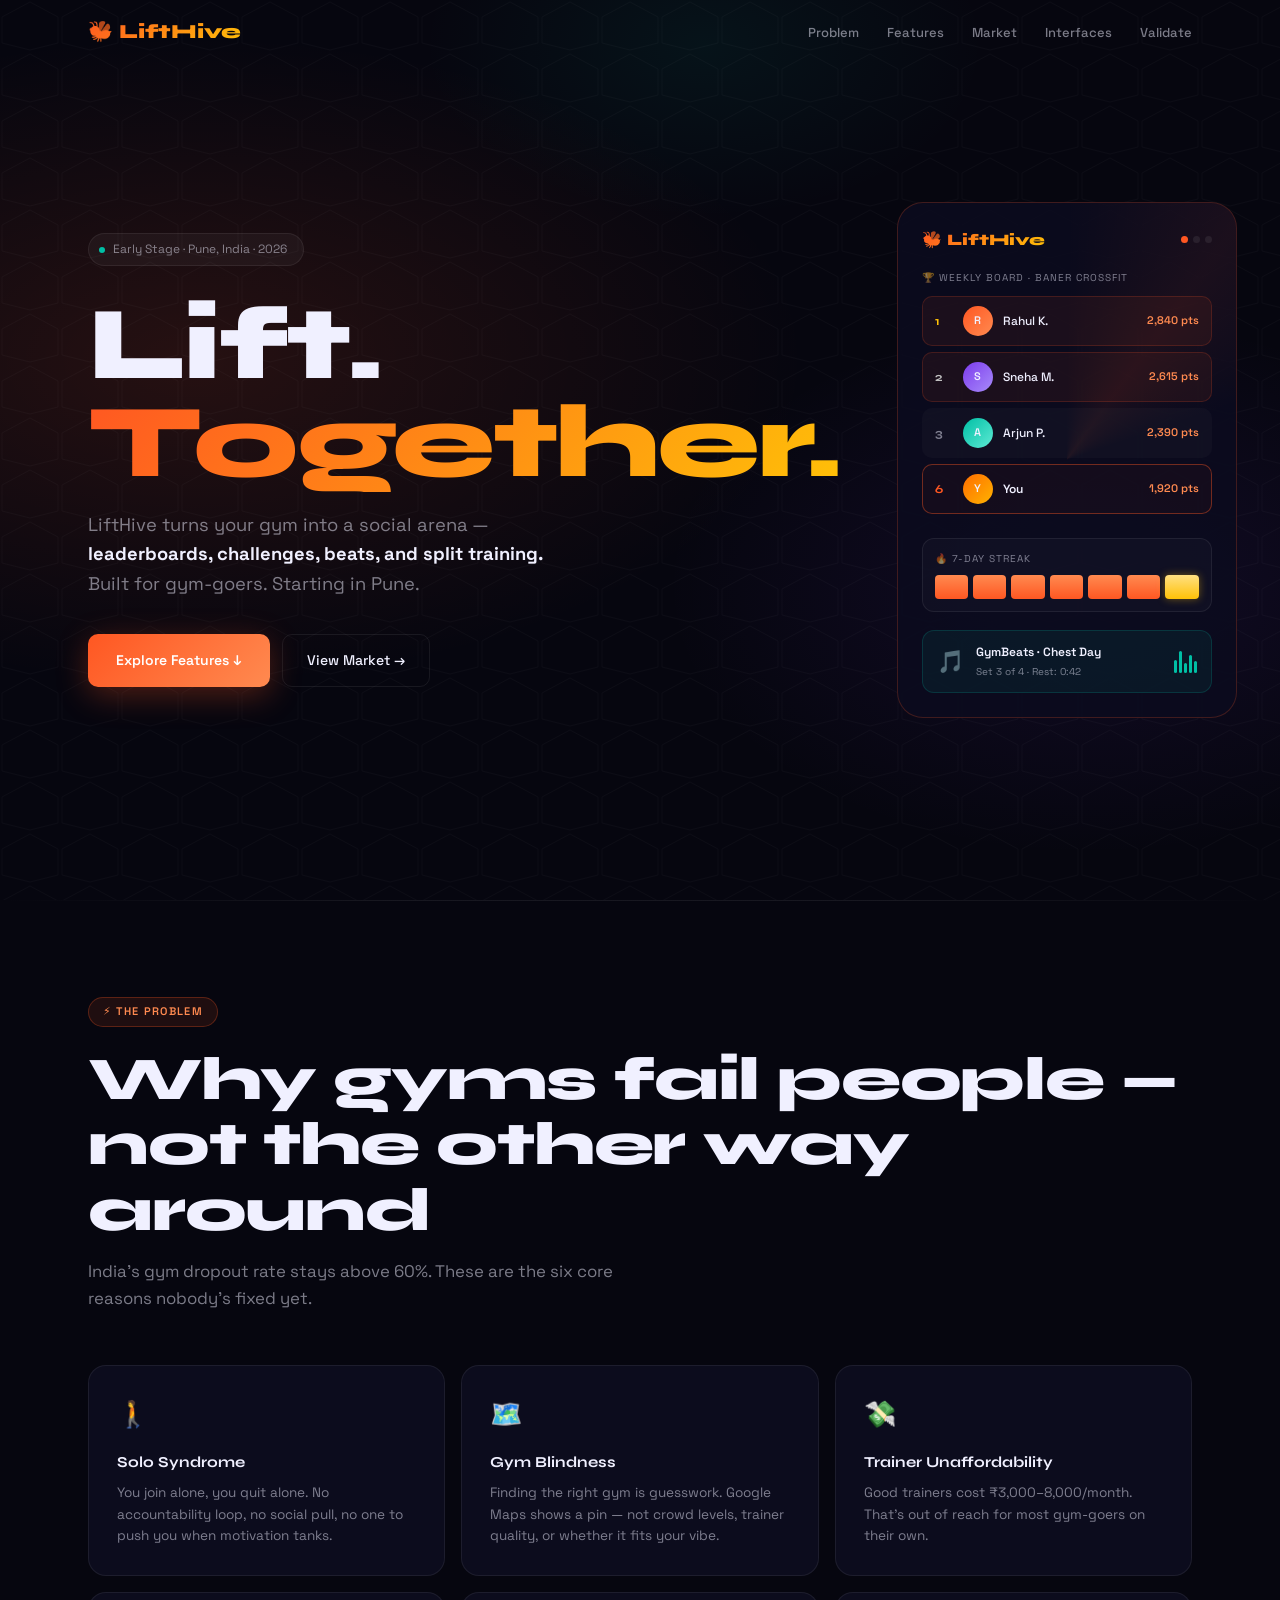
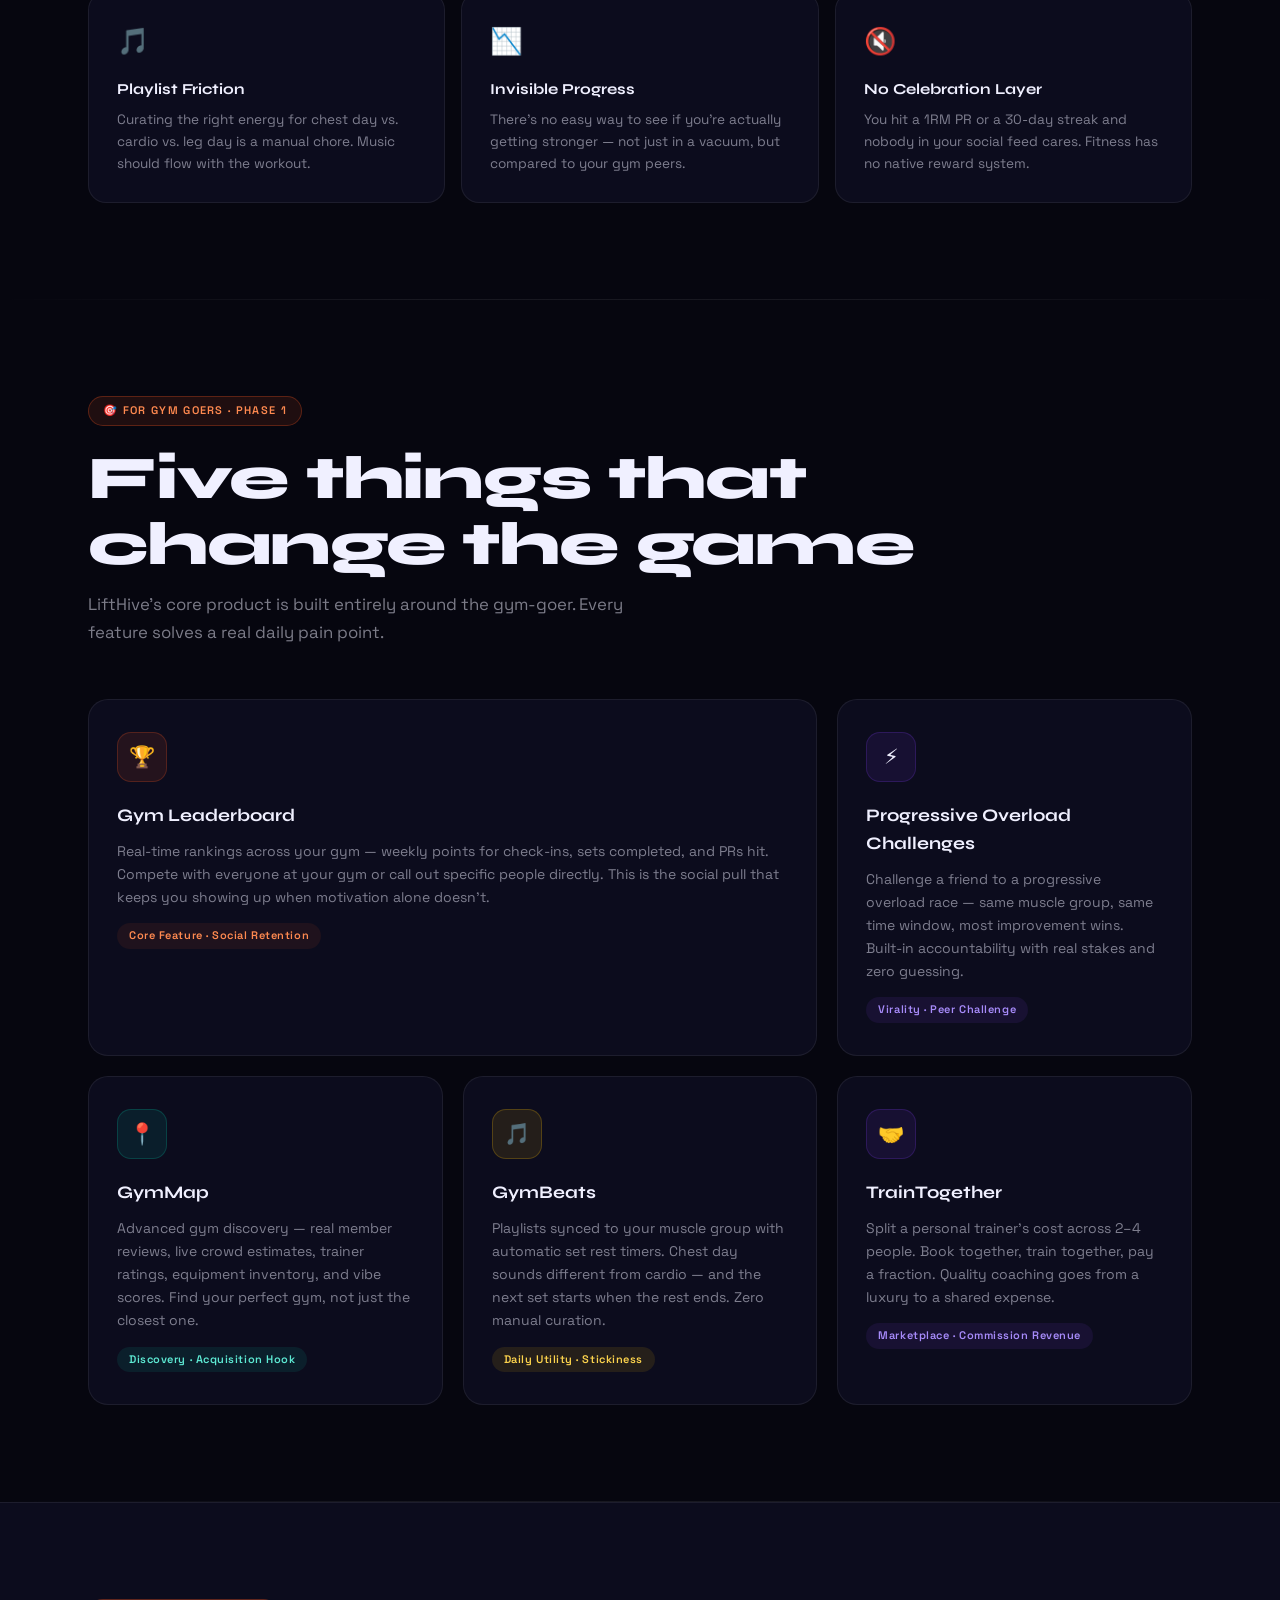
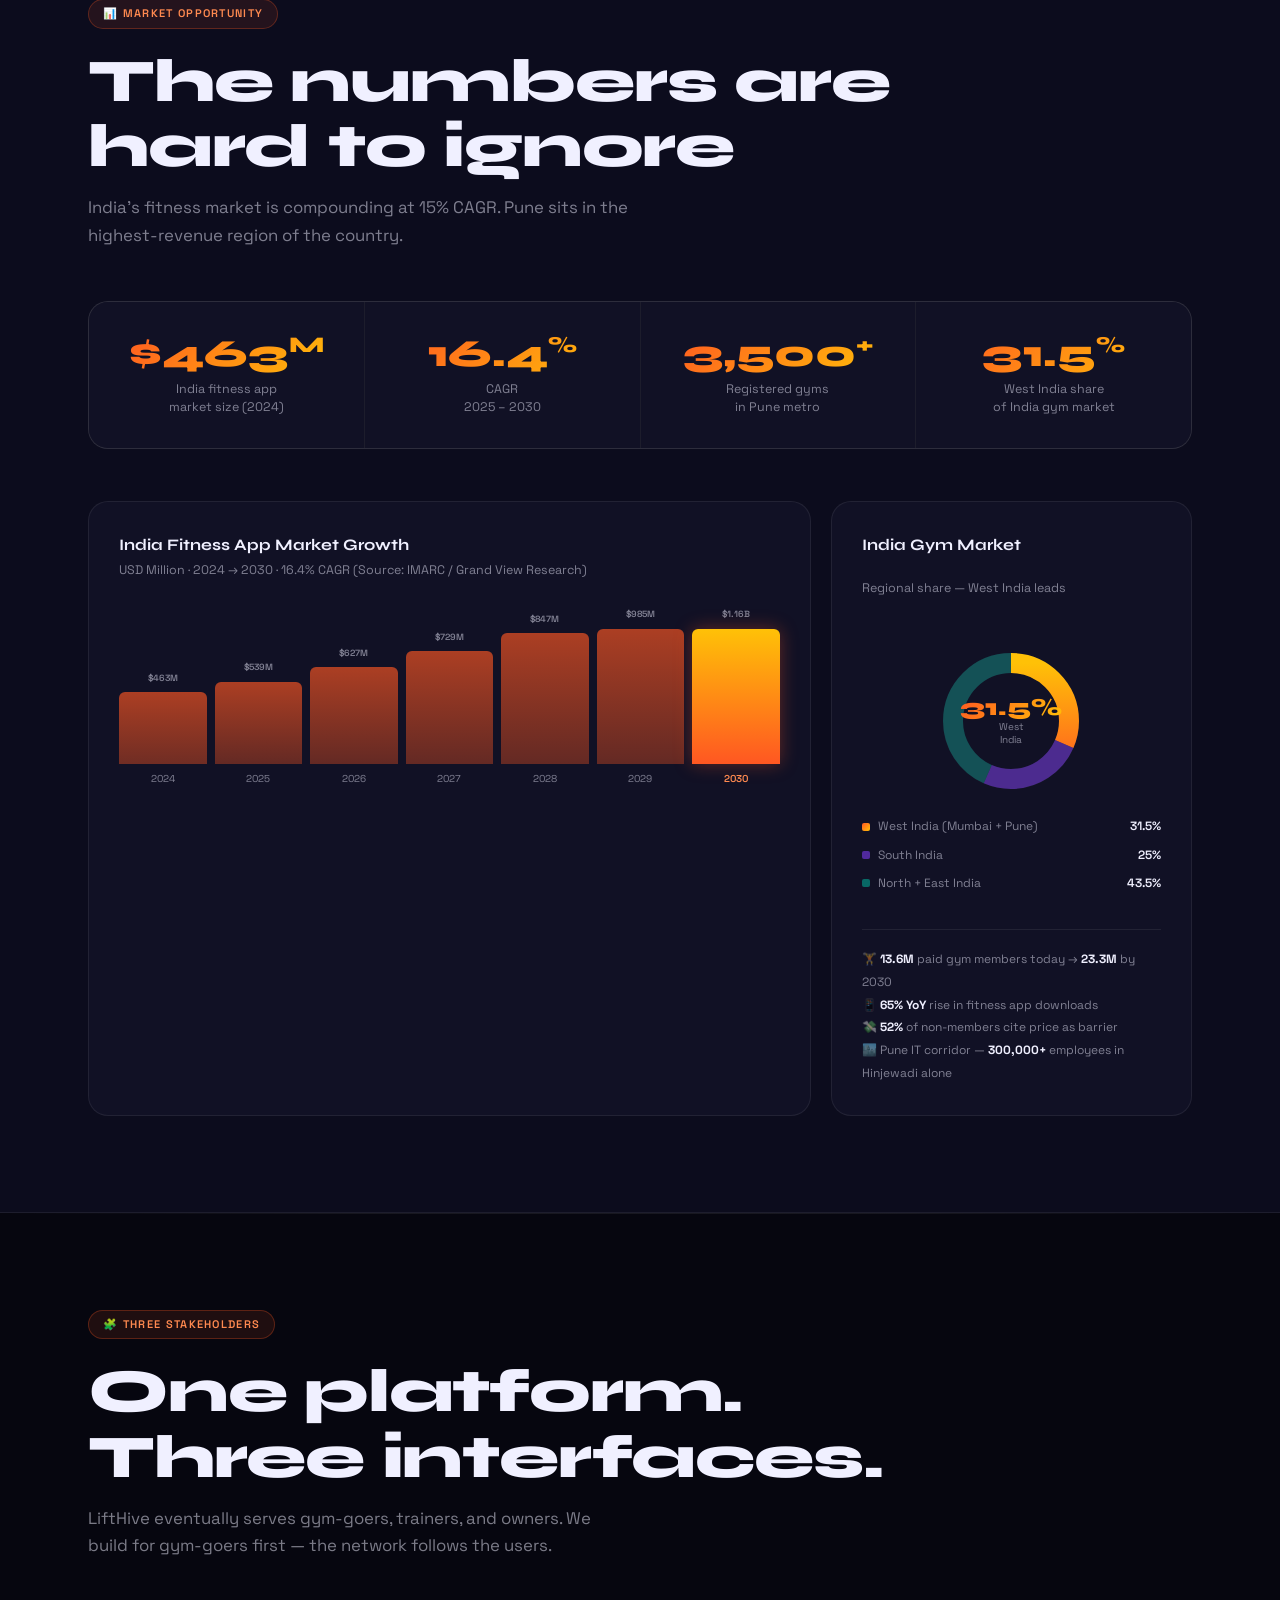
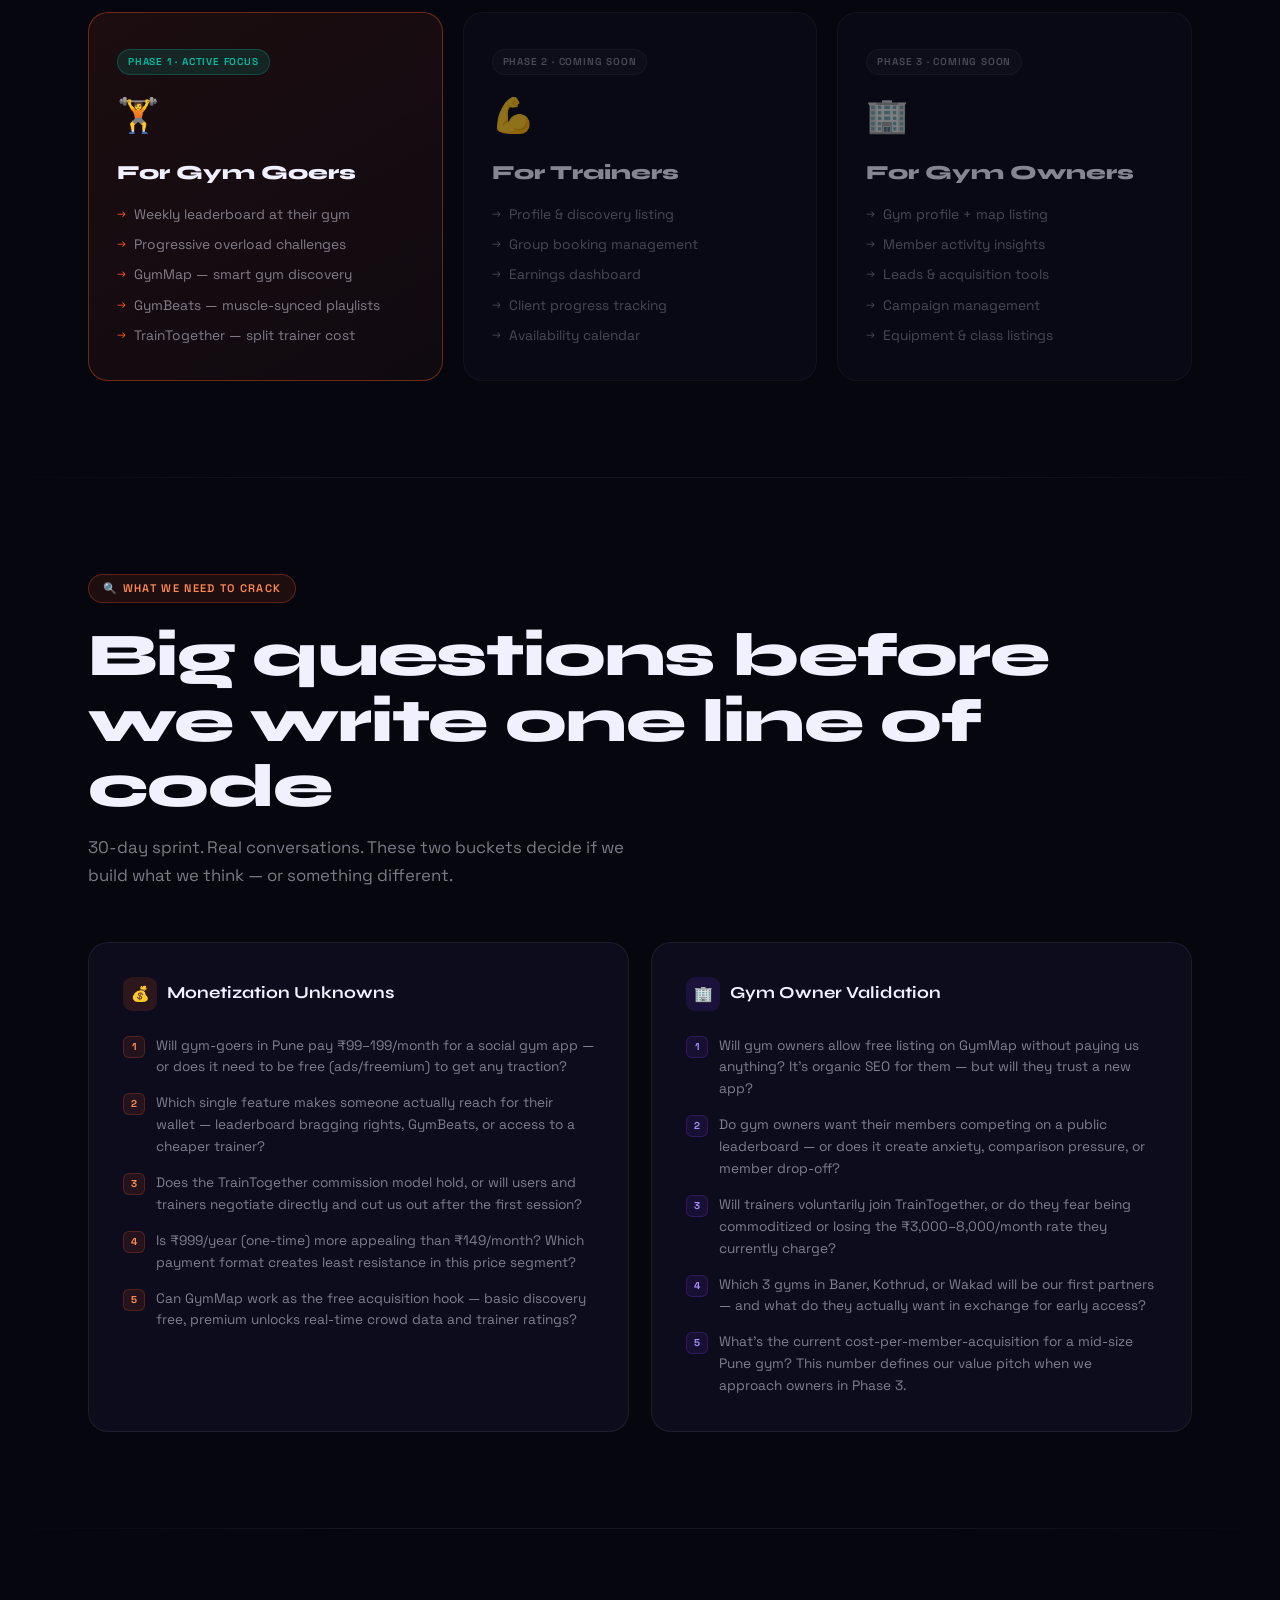
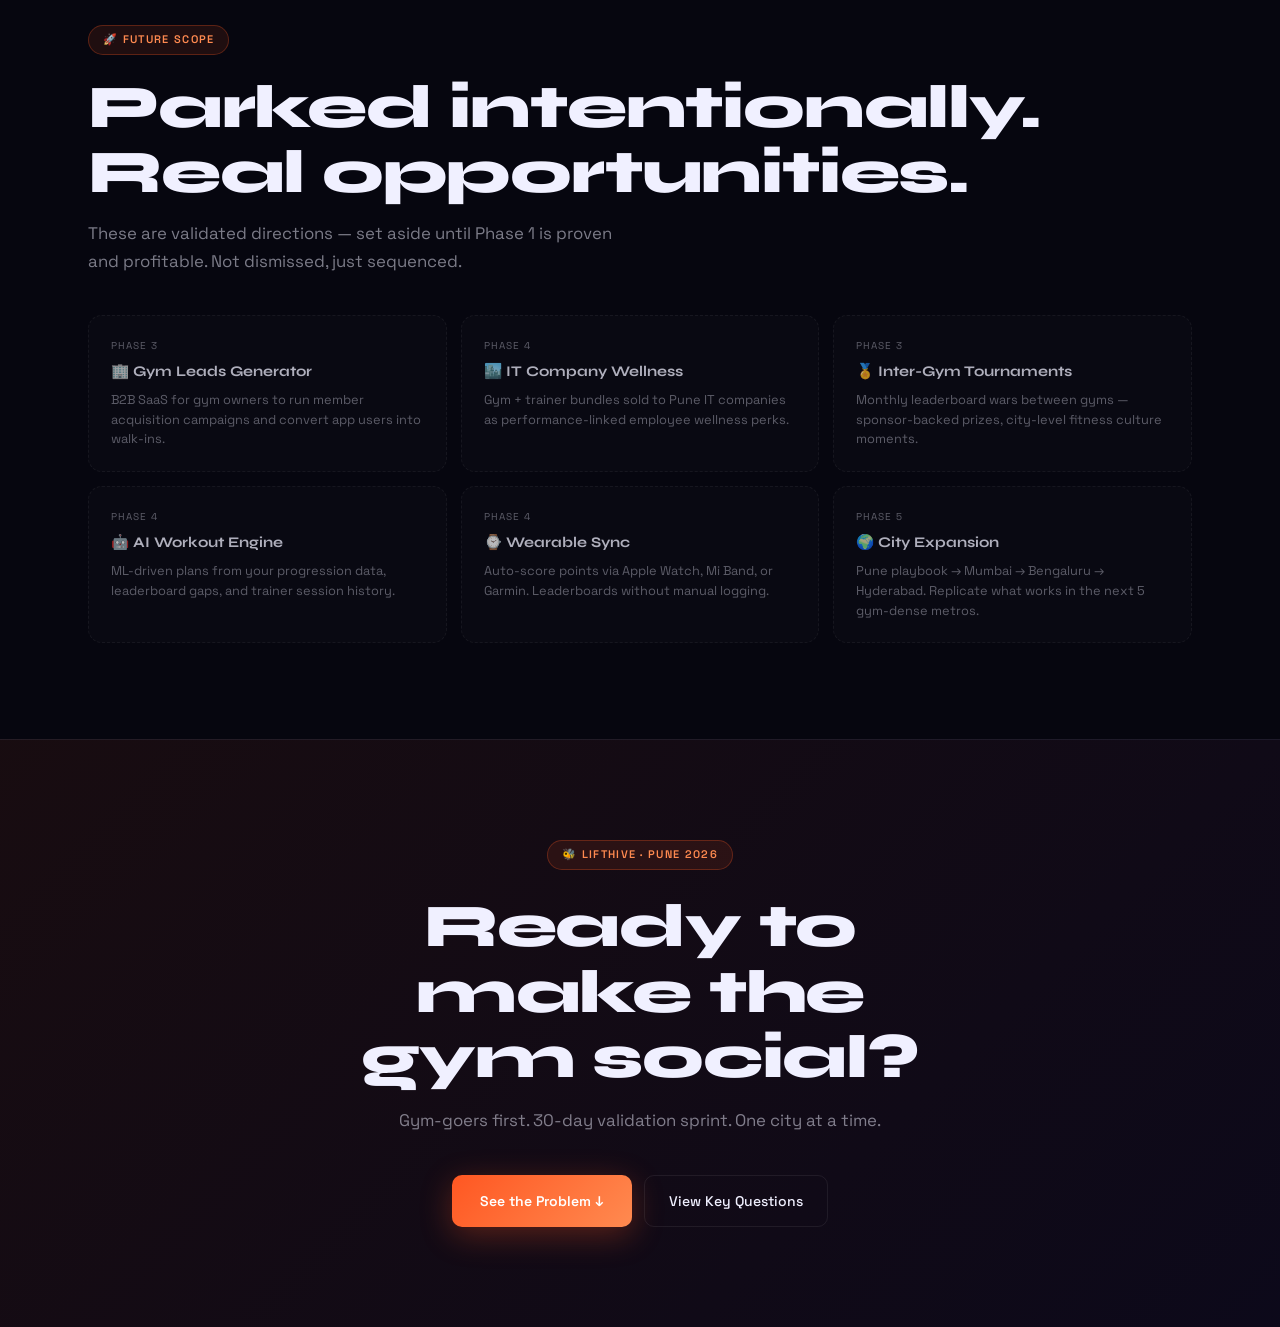
==== index.html @ 40c3c996 "Rename lifthive.html to index.html" ====
<!DOCTYPE html>
<html lang="en">
<head>
<meta charset="UTF-8">
<meta name="viewport" content="width=device-width, initial-scale=1.0">
<title>LiftHive — India's Social Gym Platform</title>
<link rel="preconnect" href="https://fonts.googleapis.com">
<link href="https://fonts.googleapis.com/css2?family=Syne:wght@400;600;700;800&family=Space+Grotesk:wght@300;400;500;600;700&display=swap" rel="stylesheet">
<style>
*, *::before, *::after { box-sizing: border-box; margin: 0; padding: 0; }

:root {
  --bg:        #06060F;
  --surface:   #0C0C1D;
  --surface2:  #111125;
  --flame:     #FF5722;
  --ember:     #FF8A50;
  --gold:      #FFC107;
  --purple:    #7C3AED;
  --teal:      #00BFA5;
  --text:      #F0F0FF;
  --dim:       rgba(240,240,255,0.5);
  --border:    rgba(255,255,255,0.07);
  --glow-o:    rgba(255,87,34,0.22);
  --glow-p:    rgba(124,58,237,0.18);
}

html { scroll-behavior: smooth; }

body {
  background: var(--bg);
  color: var(--text);
  font-family: 'Space Grotesk', system-ui, sans-serif;
  overflow-x: hidden;
  line-height: 1.6;
}

/* ── UTILITIES ─────────────────────────────────── */
.container { max-width: 1160px; margin: 0 auto; padding: 0 28px; }

.tag {
  display: inline-flex;
  align-items: center;
  gap: 6px;
  background: rgba(255,87,34,0.1);
  border: 1px solid rgba(255,87,34,0.28);
  color: var(--ember);
  font-size: 11px;
  font-weight: 600;
  letter-spacing: .12em;
  text-transform: uppercase;
  padding: 5px 14px;
  border-radius: 100px;
  margin-bottom: 20px;
}

.h1 {
  font-family: 'Syne', sans-serif;
  font-size: clamp(2.2rem, 5vw, 3.8rem);
  font-weight: 800;
  line-height: 1.08;
  letter-spacing: -0.02em;
  margin-bottom: 14px;
}

.sub {
  color: var(--dim);
  font-size: 1.05rem;
  font-weight: 400;
  max-width: 540px;
  line-height: 1.65;
}

.divider { height: 1px; background: linear-gradient(90deg, transparent, var(--border) 30%, var(--border) 70%, transparent); }

.reveal {
  opacity: 0;
  transform: translateY(28px);
  transition: opacity .7s ease, transform .7s ease;
}
.reveal.on { opacity: 1; transform: none; }

section { padding: 96px 0; }

/* ── NAVBAR ─────────────────────────────────────── */
.nav-shell {
  position: fixed;
  top: 0; left: 0; right: 0;
  z-index: 200;
  border-bottom: 1px solid transparent;
  transition: background .3s, border-color .3s;
}
.nav-shell.sticky {
  background: rgba(6,6,15,.88);
  backdrop-filter: blur(22px);
  border-color: var(--border);
}
nav {
  display: flex;
  align-items: center;
  justify-content: space-between;
  max-width: 1160px;
  margin: 0 auto;
  padding: 16px 28px;
}
.nav-logo {
  font-family: 'Syne', sans-serif;
  font-size: 20px;
  font-weight: 800;
  background: linear-gradient(135deg, var(--flame), var(--gold));
  -webkit-background-clip: text;
  -webkit-text-fill-color: transparent;
  background-clip: text;
  text-decoration: none;
}
.nav-links { display: flex; gap: 28px; list-style: none; }
.nav-links a { color: var(--dim); text-decoration: none; font-size: 13px; font-weight: 500; transition: color .2s; }
.nav-links a:hover { color: var(--text); }

/* ── HERO ───────────────────────────────────────── */
.hero {
  min-height: 100vh;
  display: flex;
  align-items: center;
  position: relative;
  overflow: hidden;
  padding: 0;
}
.hero-bg {
  position: absolute; inset: 0;
  background:
    radial-gradient(ellipse 80% 60% at 15% 40%, rgba(255,87,34,.13) 0%, transparent 60%),
    radial-gradient(ellipse 55% 50% at 85% 65%, rgba(124,58,237,.1) 0%, transparent 60%),
    radial-gradient(ellipse 40% 35% at 55% 5%,  rgba(0,191,165,.07) 0%, transparent 55%);
}
.hex-mesh {
  position: absolute; inset: 0;
  opacity: .035;
  background-image: url("data:image/svg+xml,%3Csvg width='60' height='52' xmlns='http://www.w3.org/2000/svg'%3E%3Cpolygon points='30,2 58,17 58,43 30,50 2,43 2,17' fill='none' stroke='%23fff' stroke-width='.8'/%3E%3C/svg%3E");
  background-size: 60px 52px;
}
.hero-inner {
  position: relative; z-index: 2;
  display: grid;
  grid-template-columns: 1fr 1fr;
  gap: 56px;
  align-items: center;
  width: 100%;
  max-width: 1160px;
  margin: 0 auto;
  padding: 100px 28px 80px;
}
/* hero left */
.hero-badge {
  display: inline-flex;
  align-items: center;
  gap: 8px;
  background: rgba(255,255,255,.04);
  border: 1px solid var(--border);
  border-radius: 100px;
  padding: 6px 16px 6px 10px;
  font-size: 12px;
  color: var(--dim);
  margin-bottom: 30px;
}
.blink {
  width: 6px; height: 6px;
  background: var(--teal);
  border-radius: 50%;
  animation: blink 2s infinite;
}
@keyframes blink {
  0%,100% { box-shadow: 0 0 0 0 rgba(0,191,165,.45); }
  50%      { box-shadow: 0 0 0 6px rgba(0,191,165,0); }
}
.hero-title {
  font-family: 'Syne', sans-serif;
  font-size: clamp(3.8rem, 9vw, 6.5rem);
  font-weight: 800;
  line-height: .94;
  letter-spacing: -0.025em;
  margin-bottom: 8px;
}
.hero-title .accent {
  display: block;
  background: linear-gradient(130deg, var(--flame) 0%, var(--gold) 100%);
  -webkit-background-clip: text;
  -webkit-text-fill-color: transparent;
  background-clip: text;
}
.hero-tagline { font-size: 1.15rem; color: var(--dim); margin: 18px 0 36px; max-width: 460px; }
.hero-tagline strong { color: var(--text); }
.btn-row { display: flex; gap: 12px; flex-wrap: wrap; }
.btn-p {
  display: inline-flex; align-items: center; gap: 8px;
  background: linear-gradient(135deg, var(--flame), #FF8A50);
  color: #fff;
  font-weight: 600; font-size: 14px;
  padding: 14px 28px; border-radius: 10px;
  text-decoration: none;
  box-shadow: 0 8px 32px rgba(255,87,34,.3);
  transition: transform .2s, box-shadow .2s;
}
.btn-p:hover { transform: translateY(-2px); box-shadow: 0 12px 44px rgba(255,87,34,.45); }
.btn-g {
  display: inline-flex; align-items: center; gap: 8px;
  background: transparent; color: var(--text);
  font-weight: 500; font-size: 14px;
  padding: 14px 24px; border-radius: 10px;
  text-decoration: none;
  border: 1px solid var(--border);
  transition: background .2s, border-color .2s;
}
.btn-g:hover { background: rgba(255,255,255,.04); border-color: rgba(255,255,255,.16); }

/* hero card */
.hero-right { display: flex; justify-content: center; align-items: center; perspective: 1400px; }
.app-card {
  width: 340px;
  background: rgba(12,12,30,.9);
  border: 1px solid rgba(255,87,34,.22);
  border-radius: 26px;
  position: relative; overflow: hidden;
  transition: transform .12s ease-out;
}
.app-card::before {
  content: '';
  position: absolute; top: -60%; left: -60%; width: 220%; height: 220%;
  background: conic-gradient(from 0deg, transparent 0%, rgba(255,87,34,.07) 10%, transparent 20%);
  animation: spin 10s linear infinite;
  pointer-events: none;
}
@keyframes spin { to { transform: rotate(360deg); } }
.app-card-inner { position: relative; padding: 24px; display: flex; flex-direction: column; gap: 18px; }
.app-topbar { display: flex; align-items: center; justify-content: space-between; }
.app-brand {
  font-family: 'Syne', sans-serif; font-size: 16px; font-weight: 800;
  background: linear-gradient(135deg, var(--flame), var(--gold));
  -webkit-background-clip: text; -webkit-text-fill-color: transparent; background-clip: text;
}
.dots { display: flex; gap: 5px; }
.dots span { width: 7px; height: 7px; border-radius: 50%; background: var(--border); }
.dots span.a { background: var(--flame); }

.lb-head { font-size: 10px; text-transform: uppercase; letter-spacing: .1em; color: var(--dim); margin-bottom: 10px; }
.lb-row {
  display: flex; align-items: center; gap: 10px;
  padding: 9px 12px; border-radius: 10px;
  background: rgba(255,255,255,.025);
  border: 1px solid transparent;
  margin-bottom: 6px;
}
.lb-row.top { background: rgba(255,87,34,.07); border-color: rgba(255,87,34,.18); }
.lb-row.me  { border-color: rgba(255,87,34,.4); background: rgba(255,87,34,.04); }
.rank { font-family:'Syne',sans-serif; font-size:12px; font-weight:700; color:var(--dim); width:18px; }
.rank.g { color:var(--gold); } .rank.s { color:#C0C0C0; }
.avi {
  width: 30px; height: 30px; border-radius: 50%;
  display: flex; align-items: center; justify-content: center;
  font-size: 11px; font-weight: 600; flex-shrink: 0;
}
.lb-name { flex: 1; font-size: 12px; font-weight: 500; }
.lb-pts  { font-size: 11px; font-weight: 600; color: var(--ember); }

.streak-box {
  background: rgba(255,255,255,.025); border: 1px solid var(--border);
  border-radius: 12px; padding: 12px;
}
.streak-label { font-size: 10px; text-transform: uppercase; letter-spacing: .1em; color: var(--dim); margin-bottom: 8px; }
.streak-days { display: flex; gap: 5px; }
.sd {
  flex: 1; height: 24px; border-radius: 4px;
  background: rgba(255,255,255,.05);
}
.sd.d { background: linear-gradient(to top, var(--flame), var(--ember)); }
.sd.t { background: linear-gradient(to top, var(--gold), #FFE082); box-shadow: 0 0 8px rgba(255,193,7,.4); }

.beats-box {
  display: flex; align-items: center; gap: 12px;
  background: rgba(0,191,165,.07); border: 1px solid rgba(0,191,165,.18);
  border-radius: 12px; padding: 12px 14px;
}
.beats-icon { font-size: 22px; }
.beats-meta { flex: 1; }
.beats-title { font-size: 12px; font-weight: 600; margin-bottom: 2px; }
.beats-sub { font-size: 10px; color: var(--dim); }
.beats-bars { display: flex; align-items: flex-end; gap: 2px; height: 22px; }
.bb { width: 3px; border-radius: 2px; background: var(--teal); animation: eq .8s infinite alternate; }
.bb:nth-child(1) { height: 60%; animation-delay: 0s; }
.bb:nth-child(2) { height: 100%; animation-delay: .1s; }
.bb:nth-child(3) { height: 45%; animation-delay: .2s; }
.bb:nth-child(4) { height: 80%; animation-delay: .3s; }
.bb:nth-child(5) { height: 55%; animation-delay: .15s; }
@keyframes eq {
  from { transform: scaleY(.5); }
  to   { transform: scaleY(1); }
}

/* ── PROBLEMS ────────────────────────────────────── */
.problems-grid {
  display: grid;
  grid-template-columns: repeat(3,1fr);
  gap: 16px;
  margin-top: 52px;
}
.p-card {
  background: var(--surface);
  border: 1px solid var(--border);
  border-radius: 18px;
  padding: 28px;
  position: relative; overflow: hidden;
  transition: transform .3s, border-color .3s, box-shadow .3s;
}
.p-card::after {
  content: '';
  position: absolute; top: 0; left: 0; right: 0; height: 2px;
  background: linear-gradient(90deg, transparent, var(--flame), transparent);
  opacity: 0; transition: opacity .3s;
}
.p-card:hover { transform: translateY(-5px); border-color: rgba(255,87,34,.3); box-shadow: 0 16px 40px rgba(0,0,0,.35); }
.p-card:hover::after { opacity: 1; }
.p-icon { font-size: 26px; margin-bottom: 14px; display: block; }
.p-title { font-family:'Syne',sans-serif; font-size:.95rem; font-weight:700; margin-bottom:8px; }
.p-desc  { font-size:.85rem; color:var(--dim); line-height:1.6; }

/* ── FEATURES ────────────────────────────────────── */
.feat-grid {
  display: grid;
  grid-template-columns: repeat(3,1fr);
  gap: 20px;
  margin-top: 52px;
}
.f-card {
  background: var(--surface);
  border: 1px solid var(--border);
  border-radius: 20px;
  padding: 32px 28px;
  cursor: default;
  transition: transform .4s ease, box-shadow .4s ease, border-color .3s;
}
.f-card:hover {
  transform: perspective(900px) rotateY(-5deg) rotateX(2deg) translateZ(6px);
  box-shadow: 10px 14px 48px rgba(0,0,0,.4), -4px -4px 18px rgba(255,87,34,.05);
  border-color: rgba(255,87,34,.28);
}
.f-card.wide { grid-column: span 2; }
.f-icon {
  width: 50px; height: 50px; border-radius: 14px;
  display: flex; align-items: center; justify-content: center;
  font-size: 21px; margin-bottom: 20px;
  background: rgba(255,87,34,.1); border: 1px solid rgba(255,87,34,.22);
}
.f-icon.pu { background: rgba(124,58,237,.1); border-color: rgba(124,58,237,.22); }
.f-icon.te { background: rgba(0,191,165,.1);  border-color: rgba(0,191,165,.22); }
.f-icon.go { background: rgba(255,193,7,.1);  border-color: rgba(255,193,7,.22); }
.f-title { font-family:'Syne',sans-serif; font-size:1.1rem; font-weight:700; margin-bottom:10px; }
.f-desc  { font-size:.875rem; color:var(--dim); line-height:1.65; }
.f-chip {
  display: inline-block;
  margin-top: 14px;
  font-size: 11px; font-weight: 600; padding: 4px 12px; border-radius: 100px;
  background: rgba(255,87,34,.08); color: var(--ember); letter-spacing: .05em;
}
.f-chip.pu { background: rgba(124,58,237,.1); color: #A78BFA; }
.f-chip.te { background: rgba(0,191,165,.1);  color: #5EEAD4; }
.f-chip.go { background: rgba(255,193,7,.1);  color: #FCD34D; }

/* ── MARKET ──────────────────────────────────────── */
.market-section { background: var(--surface); border-top: 1px solid var(--border); border-bottom: 1px solid var(--border); }

.stats-row {
  display: grid; grid-template-columns: repeat(4,1fr);
  gap: 1px; background: var(--border);
  border: 1px solid var(--border); border-radius: 20px;
  overflow: hidden; margin-top: 52px; margin-bottom: 52px;
}
.s-block {
  background: var(--surface2); padding: 32px 24px; text-align: center;
}
.s-num {
  font-family: 'Syne', sans-serif;
  font-size: 2.4rem; font-weight: 800; line-height: 1;
  background: linear-gradient(135deg, var(--flame), var(--gold));
  -webkit-background-clip: text; -webkit-text-fill-color: transparent; background-clip: text;
  margin-bottom: 6px;
}
.s-num sup { font-size: 1.4rem; }
.s-label { font-size: .78rem; color: var(--dim); line-height: 1.45; }

.market-grid { display: grid; grid-template-columns: 2fr 1fr; gap: 20px; }
.chart-box {
  background: var(--surface2); border: 1px solid var(--border);
  border-radius: 20px; padding: 30px;
}
.chart-title { font-family:'Syne',sans-serif; font-size:1rem; font-weight:700; margin-bottom:4px; }
.chart-sub   { font-size:.78rem; color:var(--dim); margin-bottom:26px; }

/* bar chart */
.bar-chart { display: flex; align-items: flex-end; gap: 8px; height: 180px; }
.bar-col { flex:1; display:flex; flex-direction:column; align-items:center; gap:7px; height:100%; justify-content:flex-end; }
.bar-val { font-size:9px; font-weight:600; color:var(--dim); text-align:center; white-space:nowrap; }
.bar {
  width: 100%; border-radius: 6px 6px 0 0;
  background: linear-gradient(to top, rgba(255,87,34,.35), rgba(255,87,34,.65));
  height: 0;
  transition: height 1.3s cubic-bezier(.34,1.56,.64,1);
}
.bar.hi { background: linear-gradient(to top, var(--flame), var(--gold)); box-shadow: 0 0 18px rgba(255,87,34,.35); }
.bar-yr { font-size:10px; color:var(--dim); }
.bar-yr.hi { color:var(--ember); font-weight:600; }

/* donut */
.donut-box {
  display: flex; flex-direction: column; gap: 18px;
}
.donut-wrap { position: relative; width: 156px; height: 156px; margin: 0 auto; }
.donut-center {
  position: absolute; top:50%; left:50%;
  transform: translate(-50%,-50%); text-align:center;
}
.donut-num {
  font-family:'Syne',sans-serif; font-size:1.5rem; font-weight:800;
  background: linear-gradient(135deg,var(--flame),var(--gold));
  -webkit-background-clip: text; -webkit-text-fill-color: transparent; background-clip: text;
  line-height:1;
}
.donut-lbl { font-size:10px; color:var(--dim); line-height:1.3; }

.legend { display:flex; flex-direction:column; gap:9px; }
.leg { display:flex; align-items:center; gap:8px; font-size:12px; }
.leg-dot { width:8px; height:8px; border-radius:2px; flex-shrink:0; }
.leg-txt { color:var(--dim); flex:1; }
.leg-val { font-weight:600; }

.market-extra {
  margin-top: 18px; padding-top: 18px;
  border-top: 1px solid var(--border);
  font-size: 12px; color: var(--dim); line-height: 1.9;
}
.market-extra strong { color: var(--text); }

/* ── INTERFACES ──────────────────────────────────── */
.iface-grid { display:grid; grid-template-columns:repeat(3,1fr); gap:20px; margin-top:52px; }
.i-card {
  border-radius: 20px; padding: 34px 28px;
  border: 1px solid var(--border); position: relative; overflow: hidden;
}
.i-card.active {
  background: linear-gradient(150deg, rgba(255,87,34,.09), rgba(255,140,60,.04));
  border-color: rgba(255,87,34,.38);
}
.i-card.future { background: var(--surface); opacity: .55; }
.i-badge {
  display: inline-block; font-size: 10px; font-weight:600;
  letter-spacing:.08em; text-transform:uppercase;
  padding: 4px 10px; border-radius: 100px; margin-bottom: 14px;
}
.i-badge.live { background:rgba(0,191,165,.14); color:var(--teal); border:1px solid rgba(0,191,165,.25); }
.i-badge.soon { background:rgba(255,255,255,.04); color:var(--dim); border:1px solid var(--border); }
.i-icon  { font-size:34px; margin-bottom:14px; display:block; }
.i-title { font-family:'Syne',sans-serif; font-size:1.25rem; font-weight:800; margin-bottom:14px; }
.i-list  { list-style:none; display:flex; flex-direction:column; gap:8px; }
.i-list li {
  display:flex; align-items:flex-start; gap:8px;
  font-size:.86rem; color:var(--dim);
}
.i-list li::before { content:'→'; color:var(--flame); font-size:11px; margin-top:2px; flex-shrink:0; }
.i-list.dim li::before { color:var(--dim); }

/* ── VALIDATION ──────────────────────────────────── */
.val-grid { display:grid; grid-template-columns:1fr 1fr; gap:22px; margin-top:52px; }
.v-card {
  background: var(--surface); border: 1px solid var(--border);
  border-radius: 20px; padding: 34px;
}
.v-card-title {
  font-family:'Syne',sans-serif; font-size:1.05rem; font-weight:700;
  display:flex; align-items:center; gap:10px; margin-bottom:24px;
}
.v-ico {
  width:34px; height:34px; border-radius:9px;
  display:flex; align-items:center; justify-content:center; font-size:15px;
}
.v-ico.o { background:rgba(255,87,34,.14); }
.v-ico.p { background:rgba(124,58,237,.14); }

.q-list { display:flex; flex-direction:column; gap:14px; }
.q-row  { display:flex; gap:11px; align-items:flex-start; }
.q-n {
  width:22px; height:22px; border-radius:6px;
  background:rgba(255,87,34,.1); border:1px solid rgba(255,87,34,.22);
  font-size:10px; font-weight:700; color:var(--ember);
  display:flex; align-items:center; justify-content:center;
  flex-shrink:0; margin-top:1px;
}
.q-n.p { background:rgba(124,58,237,.1); border-color:rgba(124,58,237,.22); color:#A78BFA; }
.q-txt  { font-size:.855rem; color:var(--dim); line-height:1.6; }

/* ── FUTURE SCOPE ────────────────────────────────── */
.future-grid { display:grid; grid-template-columns:repeat(3,1fr); gap:14px; margin-top:40px; }
.fu-card {
  background: rgba(255,255,255,.018);
  border: 1px dashed rgba(255,255,255,.08);
  border-radius: 14px; padding: 22px; opacity: .72;
}
.fu-phase { font-size:10px; text-transform:uppercase; letter-spacing:.1em; color:var(--dim); margin-bottom:6px; }
.fu-title { font-family:'Syne',sans-serif; font-size:.92rem; font-weight:700; margin-bottom:6px; }
.fu-desc  { font-size:.8rem; color:var(--dim); line-height:1.55; }

/* ── CTA ─────────────────────────────────────────── */
.cta-section {
  background: linear-gradient(135deg, rgba(255,87,34,.07) 0%, rgba(124,58,237,.05) 100%);
  border-top: 1px solid var(--border);
  text-align: center; padding: 100px 24px;
}

/* ── RESPONSIVE ──────────────────────────────────── */
@media (max-width:960px) {
  .hero-inner { grid-template-columns:1fr; }
  .hero-right { display:none; }
  .problems-grid, .feat-grid { grid-template-columns:1fr 1fr; }
  .f-card.wide { grid-column:span 1; }
  .stats-row { grid-template-columns:1fr 1fr; }
  .market-grid { grid-template-columns:1fr; }
  .iface-grid  { grid-template-columns:1fr; }
  .val-grid    { grid-template-columns:1fr; }
  .future-grid { grid-template-columns:1fr 1fr; }
}
@media (max-width:600px) {
  .problems-grid, .feat-grid { grid-template-columns:1fr; }
  .future-grid { grid-template-columns:1fr; }
}
</style>
</head>
<body>

<!-- ═══ NAV ═══════════════════════════════════════════ -->
<div class="nav-shell" id="ns">
  <nav>
    <a class="nav-logo" href="#">🐝 LiftHive</a>
    <ul class="nav-links">
      <li><a href="#problems">Problem</a></li>
      <li><a href="#features">Features</a></li>
      <li><a href="#market">Market</a></li>
      <li><a href="#interfaces">Interfaces</a></li>
      <li><a href="#validate">Validate</a></li>
    </ul>
  </nav>
</div>

<!-- ═══ HERO ══════════════════════════════════════════ -->
<section class="hero" id="hero">
  <div class="hero-bg"></div>
  <div class="hex-mesh"></div>
  <div class="hero-inner">

    <div class="hero-left">
      <div class="hero-badge"><span class="blink"></span> Early Stage · Pune, India · 2026</div>
      <h1 class="hero-title">
        Lift.<br>
        <span class="accent">Together.</span>
      </h1>
      <p class="hero-tagline">
        LiftHive turns your gym into a social arena —<br>
        <strong>leaderboards, challenges, beats, and split training.</strong><br>
        Built for gym-goers. Starting in Pune.
      </p>
      <div class="btn-row">
        <a href="#features" class="btn-p">Explore Features ↓</a>
        <a href="#market" class="btn-g">View Market →</a>
      </div>
    </div>

    <!-- app card mockup -->
    <div class="hero-right">
      <div class="app-card" id="appCard">
        <div class="app-card-inner">
          <div class="app-topbar">
            <span class="app-brand">🐝 LiftHive</span>
            <div class="dots"><span class="a"></span><span></span><span></span></div>
          </div>

          <div>
            <div class="lb-head">🏆 Weekly Board · Baner CrossFit</div>
            <div class="lb-row top">
              <span class="rank g">1</span>
              <div class="avi" style="background:linear-gradient(135deg,#FF5722,#FF8A50)">R</div>
              <span class="lb-name">Rahul K.</span>
              <span class="lb-pts">2,840 pts</span>
            </div>
            <div class="lb-row top">
              <span class="rank s">2</span>
              <div class="avi" style="background:linear-gradient(135deg,#7C3AED,#A78BFA)">S</div>
              <span class="lb-name">Sneha M.</span>
              <span class="lb-pts">2,615 pts</span>
            </div>
            <div class="lb-row">
              <span class="rank">3</span>
              <div class="avi" style="background:linear-gradient(135deg,#00BFA5,#5EEAD4)">A</div>
              <span class="lb-name">Arjun P.</span>
              <span class="lb-pts">2,390 pts</span>
            </div>
            <div class="lb-row me">
              <span class="rank" style="color:var(--flame)">6</span>
              <div class="avi" style="background:linear-gradient(135deg,#FF6D00,#FFB300)">Y</div>
              <span class="lb-name" style="color:var(--text);font-weight:600">You</span>
              <span class="lb-pts">1,920 pts</span>
            </div>
          </div>

          <div class="streak-box">
            <div class="streak-label">🔥 7-Day Streak</div>
            <div class="streak-days">
              <div class="sd d"></div><div class="sd d"></div><div class="sd d"></div>
              <div class="sd d"></div><div class="sd d"></div><div class="sd d"></div>
              <div class="sd t"></div>
            </div>
          </div>

          <div class="beats-box">
            <span class="beats-icon">🎵</span>
            <div class="beats-meta">
              <div class="beats-title">GymBeats · Chest Day</div>
              <div class="beats-sub">Set 3 of 4 · Rest: 0:42</div>
            </div>
            <div class="beats-bars">
              <div class="bb"></div><div class="bb"></div><div class="bb"></div>
              <div class="bb"></div><div class="bb"></div>
            </div>
          </div>
        </div>
      </div>
    </div>

  </div>
</section>

<div class="divider"></div>

<!-- ═══ PROBLEMS ══════════════════════════════════════ -->
<section id="problems">
  <div class="container">
    <div class="reveal">
      <div class="tag">⚡ The Problem</div>
      <h2 class="h1">Why gyms fail people —<br>not the other way around</h2>
      <p class="sub">India's gym dropout rate stays above 60%. These are the six core reasons nobody's fixed yet.</p>
    </div>
    <div class="problems-grid">
      <div class="p-card reveal">
        <span class="p-icon">🚶</span>
        <div class="p-title">Solo Syndrome</div>
        <p class="p-desc">You join alone, you quit alone. No accountability loop, no social pull, no one to push you when motivation tanks.</p>
      </div>
      <div class="p-card reveal">
        <span class="p-icon">🗺️</span>
        <div class="p-title">Gym Blindness</div>
        <p class="p-desc">Finding the right gym is guesswork. Google Maps shows a pin — not crowd levels, trainer quality, or whether it fits your vibe.</p>
      </div>
      <div class="p-card reveal">
        <span class="p-icon">💸</span>
        <div class="p-title">Trainer Unaffordability</div>
        <p class="p-desc">Good trainers cost ₹3,000–8,000/month. That's out of reach for most gym-goers on their own.</p>
      </div>
      <div class="p-card reveal">
        <span class="p-icon">🎵</span>
        <div class="p-title">Playlist Friction</div>
        <p class="p-desc">Curating the right energy for chest day vs. cardio vs. leg day is a manual chore. Music should flow with the workout.</p>
      </div>
      <div class="p-card reveal">
        <span class="p-icon">📉</span>
        <div class="p-title">Invisible Progress</div>
        <p class="p-desc">There's no easy way to see if you're actually getting stronger — not just in a vacuum, but compared to your gym peers.</p>
      </div>
      <div class="p-card reveal">
        <span class="p-icon">🔇</span>
        <div class="p-title">No Celebration Layer</div>
        <p class="p-desc">You hit a 1RM PR or a 30-day streak and nobody in your social feed cares. Fitness has no native reward system.</p>
      </div>
    </div>
  </div>
</section>

<div class="divider"></div>

<!-- ═══ FEATURES ══════════════════════════════════════ -->
<section id="features">
  <div class="container">
    <div class="reveal">
      <div class="tag">🎯 For Gym Goers · Phase 1</div>
      <h2 class="h1">Five things that<br>change the game</h2>
      <p class="sub">LiftHive's core product is built entirely around the gym-goer. Every feature solves a real daily pain point.</p>
    </div>
    <div class="feat-grid">
      <div class="f-card wide reveal">
        <div class="f-icon">🏆</div>
        <div class="f-title">Gym Leaderboard</div>
        <p class="f-desc">Real-time rankings across your gym — weekly points for check-ins, sets completed, and PRs hit. Compete with everyone at your gym or call out specific people directly. This is the social pull that keeps you showing up when motivation alone doesn't.</p>
        <span class="f-chip">Core Feature · Social Retention</span>
      </div>
      <div class="f-card reveal">
        <div class="f-icon pu">⚡</div>
        <div class="f-title">Progressive Overload Challenges</div>
        <p class="f-desc">Challenge a friend to a progressive overload race — same muscle group, same time window, most improvement wins. Built-in accountability with real stakes and zero guessing.</p>
        <span class="f-chip pu">Virality · Peer Challenge</span>
      </div>
      <div class="f-card reveal">
        <div class="f-icon te">📍</div>
        <div class="f-title">GymMap</div>
        <p class="f-desc">Advanced gym discovery — real member reviews, live crowd estimates, trainer ratings, equipment inventory, and vibe scores. Find your perfect gym, not just the closest one.</p>
        <span class="f-chip te">Discovery · Acquisition Hook</span>
      </div>
      <div class="f-card reveal">
        <div class="f-icon go">🎵</div>
        <div class="f-title">GymBeats</div>
        <p class="f-desc">Playlists synced to your muscle group with automatic set rest timers. Chest day sounds different from cardio — and the next set starts when the rest ends. Zero manual curation.</p>
        <span class="f-chip go">Daily Utility · Stickiness</span>
      </div>
      <div class="f-card reveal">
        <div class="f-icon pu">🤝</div>
        <div class="f-title">TrainTogether</div>
        <p class="f-desc">Split a personal trainer's cost across 2–4 people. Book together, train together, pay a fraction. Quality coaching goes from a luxury to a shared expense.</p>
        <span class="f-chip pu">Marketplace · Commission Revenue</span>
      </div>
    </div>
  </div>
</section>

<div class="divider"></div>

<!-- ═══ MARKET ════════════════════════════════════════ -->
<section id="market" class="market-section">
  <div class="container">
    <div class="reveal">
      <div class="tag">📊 Market Opportunity</div>
      <h2 class="h1">The numbers are<br>hard to ignore</h2>
      <p class="sub">India's fitness market is compounding at 15% CAGR. Pune sits in the highest-revenue region of the country.</p>
    </div>

    <div class="stats-row reveal">
      <div class="s-block">
        <div class="s-num" id="c1">$463<sup>M</sup></div>
        <div class="s-label">India fitness app<br>market size (2024)</div>
      </div>
      <div class="s-block">
        <div class="s-num">16.4<sup>%</sup></div>
        <div class="s-label">CAGR<br>2025 – 2030</div>
      </div>
      <div class="s-block">
        <div class="s-num" id="c2">3,500<sup>+</sup></div>
        <div class="s-label">Registered gyms<br>in Pune metro</div>
      </div>
      <div class="s-block">
        <div class="s-num">31.5<sup>%</sup></div>
        <div class="s-label">West India share<br>of India gym market</div>
      </div>
    </div>

    <div class="market-grid reveal">
      <!-- Bar chart -->
      <div class="chart-box">
        <div class="chart-title">India Fitness App Market Growth</div>
        <div class="chart-sub">USD Million · 2024 → 2030 · 16.4% CAGR (Source: IMARC / Grand View Research)</div>
        <div class="bar-chart" id="barChart">
          <div class="bar-col">
            <div class="bar-val">$463M</div>
            <div class="bar" data-h="40" style="background:linear-gradient(to top,rgba(255,87,34,.4),rgba(255,87,34,.65))"></div>
            <div class="bar-yr">2024</div>
          </div>
          <div class="bar-col">
            <div class="bar-val">$539M</div>
            <div class="bar" data-h="46"></div>
            <div class="bar-yr">2025</div>
          </div>
          <div class="bar-col">
            <div class="bar-val">$627M</div>
            <div class="bar" data-h="54"></div>
            <div class="bar-yr">2026</div>
          </div>
          <div class="bar-col">
            <div class="bar-val">$729M</div>
            <div class="bar" data-h="63"></div>
            <div class="bar-yr">2027</div>
          </div>
          <div class="bar-col">
            <div class="bar-val">$847M</div>
            <div class="bar" data-h="73"></div>
            <div class="bar-yr">2028</div>
          </div>
          <div class="bar-col">
            <div class="bar-val">$985M</div>
            <div class="bar" data-h="85"></div>
            <div class="bar-yr">2029</div>
          </div>
          <div class="bar-col">
            <div class="bar-val">$1.16B</div>
            <div class="bar hi" data-h="100"></div>
            <div class="bar-yr hi">2030</div>
          </div>
        </div>
      </div>

      <!-- Donut + extra -->
      <div class="chart-box donut-box">
        <div class="chart-title">India Gym Market</div>
        <div class="chart-sub">Regional share — West India leads</div>
        <div class="donut-wrap">
          <svg viewBox="0 0 156 156" width="156" height="156">
            <circle cx="78" cy="78" r="58" fill="none" stroke="rgba(255,255,255,.05)" stroke-width="20"/>
            <!-- West India 31.5% -->
            <circle cx="78" cy="78" r="58" fill="none"
              stroke="url(#g1)" stroke-width="20"
              stroke-dasharray="114.7 249.4" stroke-dashoffset="0"
              transform="rotate(-90 78 78)"
              style="transition:stroke-dasharray 1.2s ease"/>
            <!-- South India 25% -->
            <circle cx="78" cy="78" r="58" fill="none"
              stroke="rgba(124,58,237,.5)" stroke-width="20"
              stroke-dasharray="91.1 273" stroke-dashoffset="-114.7"
              transform="rotate(-90 78 78)"/>
            <!-- North+East 43.5% -->
            <circle cx="78" cy="78" r="58" fill="none"
              stroke="rgba(0,191,165,.32)" stroke-width="20"
              stroke-dasharray="158.3 205.8" stroke-dashoffset="-205.8"
              transform="rotate(-90 78 78)"/>
            <defs>
              <linearGradient id="g1" x1="0%" y1="0%" x2="100%" y2="0%">
                <stop offset="0%" stop-color="#FF5722"/>
                <stop offset="100%" stop-color="#FFC107"/>
              </linearGradient>
            </defs>
          </svg>
          <div class="donut-center">
            <div class="donut-num">31.5%</div>
            <div class="donut-lbl">West<br>India</div>
          </div>
        </div>
        <div class="legend">
          <div class="leg">
            <div class="leg-dot" style="background:linear-gradient(135deg,#FF5722,#FFC107)"></div>
            <span class="leg-txt">West India (Mumbai + Pune)</span>
            <span class="leg-val">31.5%</span>
          </div>
          <div class="leg">
            <div class="leg-dot" style="background:rgba(124,58,237,.6)"></div>
            <span class="leg-txt">South India</span>
            <span class="leg-val">25%</span>
          </div>
          <div class="leg">
            <div class="leg-dot" style="background:rgba(0,191,165,.5)"></div>
            <span class="leg-txt">North + East India</span>
            <span class="leg-val">43.5%</span>
          </div>
        </div>
        <div class="market-extra">
          🏋️ <strong>13.6M</strong> paid gym members today → <strong>23.3M</strong> by 2030<br>
          📱 <strong>65% YoY</strong> rise in fitness app downloads<br>
          💸 <strong>52%</strong> of non-members cite price as barrier<br>
          🏙️ Pune IT corridor — <strong>300,000+</strong> employees in Hinjewadi alone
        </div>
      </div>
    </div>
  </div>
</section>

<div class="divider"></div>

<!-- ═══ INTERFACES ════════════════════════════════════ -->
<section id="interfaces">
  <div class="container">
    <div class="reveal">
      <div class="tag">🧩 Three Stakeholders</div>
      <h2 class="h1">One platform.<br>Three interfaces.</h2>
      <p class="sub">LiftHive eventually serves gym-goers, trainers, and owners. We build for gym-goers first — the network follows the users.</p>
    </div>
    <div class="iface-grid">
      <div class="i-card active reveal">
        <span class="i-badge live">Phase 1 · Active Focus</span>
        <span class="i-icon">🏋️</span>
        <div class="i-title">For Gym Goers</div>
        <ul class="i-list">
          <li>Weekly leaderboard at their gym</li>
          <li>Progressive overload challenges</li>
          <li>GymMap — smart gym discovery</li>
          <li>GymBeats — muscle-synced playlists</li>
          <li>TrainTogether — split trainer cost</li>
        </ul>
      </div>
      <div class="i-card future reveal">
        <span class="i-badge soon">Phase 2 · Coming Soon</span>
        <span class="i-icon">💪</span>
        <div class="i-title">For Trainers</div>
        <ul class="i-list dim">
          <li>Profile & discovery listing</li>
          <li>Group booking management</li>
          <li>Earnings dashboard</li>
          <li>Client progress tracking</li>
          <li>Availability calendar</li>
        </ul>
      </div>
      <div class="i-card future reveal">
        <span class="i-badge soon">Phase 3 · Coming Soon</span>
        <span class="i-icon">🏢</span>
        <div class="i-title">For Gym Owners</div>
        <ul class="i-list dim">
          <li>Gym profile + map listing</li>
          <li>Member activity insights</li>
          <li>Leads & acquisition tools</li>
          <li>Campaign management</li>
          <li>Equipment & class listings</li>
        </ul>
      </div>
    </div>
  </div>
</section>

<div class="divider"></div>

<!-- ═══ VALIDATION ════════════════════════════════════ -->
<section id="validate">
  <div class="container">
    <div class="reveal">
      <div class="tag">🔍 What We Need to Crack</div>
      <h2 class="h1">Big questions before<br>we write one line of code</h2>
      <p class="sub">30-day sprint. Real conversations. These two buckets decide if we build what we think — or something different.</p>
    </div>
    <div class="val-grid">
      <div class="v-card reveal">
        <div class="v-card-title">
          <div class="v-ico o">💰</div>
          Monetization Unknowns
        </div>
        <div class="q-list">
          <div class="q-row">
            <div class="q-n">1</div>
            <div class="q-txt">Will gym-goers in Pune pay ₹99–199/month for a social gym app — or does it need to be free (ads/freemium) to get any traction?</div>
          </div>
          <div class="q-row">
            <div class="q-n">2</div>
            <div class="q-txt">Which single feature makes someone actually reach for their wallet — leaderboard bragging rights, GymBeats, or access to a cheaper trainer?</div>
          </div>
          <div class="q-row">
            <div class="q-n">3</div>
            <div class="q-txt">Does the TrainTogether commission model hold, or will users and trainers negotiate directly and cut us out after the first session?</div>
          </div>
          <div class="q-row">
            <div class="q-n">4</div>
            <div class="q-txt">Is ₹999/year (one-time) more appealing than ₹149/month? Which payment format creates least resistance in this price segment?</div>
          </div>
          <div class="q-row">
            <div class="q-n">5</div>
            <div class="q-txt">Can GymMap work as the free acquisition hook — basic discovery free, premium unlocks real-time crowd data and trainer ratings?</div>
          </div>
        </div>
      </div>
      <div class="v-card reveal">
        <div class="v-card-title">
          <div class="v-ico p">🏢</div>
          Gym Owner Validation
        </div>
        <div class="q-list">
          <div class="q-row">
            <div class="q-n p">1</div>
            <div class="q-txt">Will gym owners allow free listing on GymMap without paying us anything? It's organic SEO for them — but will they trust a new app?</div>
          </div>
          <div class="q-row">
            <div class="q-n p">2</div>
            <div class="q-txt">Do gym owners want their members competing on a public leaderboard — or does it create anxiety, comparison pressure, or member drop-off?</div>
          </div>
          <div class="q-row">
            <div class="q-n p">3</div>
            <div class="q-txt">Will trainers voluntarily join TrainTogether, or do they fear being commoditized or losing the ₹3,000–8,000/month rate they currently charge?</div>
          </div>
          <div class="q-row">
            <div class="q-n p">4</div>
            <div class="q-txt">Which 3 gyms in Baner, Kothrud, or Wakad will be our first partners — and what do they actually want in exchange for early access?</div>
          </div>
          <div class="q-row">
            <div class="q-n p">5</div>
            <div class="q-txt">What's the current cost-per-member-acquisition for a mid-size Pune gym? This number defines our value pitch when we approach owners in Phase 3.</div>
          </div>
        </div>
      </div>
    </div>
  </div>
</section>

<div class="divider"></div>

<!-- ═══ FUTURE SCOPE ══════════════════════════════════ -->
<section id="future">
  <div class="container">
    <div class="reveal">
      <div class="tag">🚀 Future Scope</div>
      <h2 class="h1">Parked intentionally.<br>Real opportunities.</h2>
      <p class="sub">These are validated directions — set aside until Phase 1 is proven and profitable. Not dismissed, just sequenced.</p>
    </div>
    <div class="future-grid reveal">
      <div class="fu-card">
        <div class="fu-phase">Phase 3</div>
        <div class="fu-title">🏢 Gym Leads Generator</div>
        <p class="fu-desc">B2B SaaS for gym owners to run member acquisition campaigns and convert app users into walk-ins.</p>
      </div>
      <div class="fu-card">
        <div class="fu-phase">Phase 4</div>
        <div class="fu-title">🏙️ IT Company Wellness</div>
        <p class="fu-desc">Gym + trainer bundles sold to Pune IT companies as performance-linked employee wellness perks.</p>
      </div>
      <div class="fu-card">
        <div class="fu-phase">Phase 3</div>
        <div class="fu-title">🏅 Inter-Gym Tournaments</div>
        <p class="fu-desc">Monthly leaderboard wars between gyms — sponsor-backed prizes, city-level fitness culture moments.</p>
      </div>
      <div class="fu-card">
        <div class="fu-phase">Phase 4</div>
        <div class="fu-title">🤖 AI Workout Engine</div>
        <p class="fu-desc">ML-driven plans from your progression data, leaderboard gaps, and trainer session history.</p>
      </div>
      <div class="fu-card">
        <div class="fu-phase">Phase 4</div>
        <div class="fu-title">⌚ Wearable Sync</div>
        <p class="fu-desc">Auto-score points via Apple Watch, Mi Band, or Garmin. Leaderboards without manual logging.</p>
      </div>
      <div class="fu-card">
        <div class="fu-phase">Phase 5</div>
        <div class="fu-title">🌍 City Expansion</div>
        <p class="fu-desc">Pune playbook → Mumbai → Bengaluru → Hyderabad. Replicate what works in the next 5 gym-dense metros.</p>
      </div>
    </div>
  </div>
</section>

<!-- ═══ CTA ════════════════════════════════════════════ -->
<section class="cta-section">
  <div class="container">
    <div class="reveal">
      <div class="tag" style="margin:0 auto 24px;display:table">🐝 LiftHive · Pune 2026</div>
      <h2 class="h1" style="text-align:center;max-width:580px;margin:0 auto 16px">Ready to make the gym social?</h2>
      <p class="sub" style="text-align:center;margin:0 auto 40px">Gym-goers first. 30-day validation sprint. One city at a time.</p>
      <div style="display:flex;gap:12px;justify-content:center;flex-wrap:wrap">
        <a href="#problems" class="btn-p">See the Problem ↓</a>
        <a href="#validate" class="btn-g">View Key Questions</a>
      </div>
    </div>
  </div>
</section>

<script>
/* nav scroll */
const ns = document.getElementById('ns');
window.addEventListener('scroll', () => ns.classList.toggle('sticky', scrollY > 55));

/* hero card 3d tilt */
const card = document.getElementById('appCard');
const hero = document.querySelector('.hero');
if (card && hero) {
  hero.addEventListener('mousemove', e => {
    const r = card.getBoundingClientRect();
    const rx = -((e.clientY - r.top - r.height/2) / (r.height/2)) * 10;
    const ry =  ((e.clientX - r.left - r.width/2)  / (r.width/2))  * 14;
    card.style.transform = `perspective(1200px) rotateX(${rx}deg) rotateY(${ry}deg)`;
  });
  hero.addEventListener('mouseleave', () => {
    card.style.transform = 'perspective(1200px) rotateX(0deg) rotateY(0deg)';
  });
}

/* reveal on scroll */
const revItems = document.querySelectorAll('.reveal');
const ro = new IntersectionObserver(entries => {
  entries.forEach((e, i) => {
    if (e.isIntersecting) {
      const delay = parseInt(e.target.dataset.d || 0);
      setTimeout(() => e.target.classList.add('on'), delay);
      ro.unobserve(e.target);
    }
  });
}, { threshold: 0.08 });
revItems.forEach((el, i) => {
  el.dataset.d = (i % 5) * 70;
  ro.observe(el);
});

/* bar chart animate */
const bc = document.getElementById('barChart');
const bo = new IntersectionObserver(entries => {
  if (entries[0].isIntersecting) {
    document.querySelectorAll('.bar').forEach(b => {
      b.style.height = b.dataset.h + '%';
    });
    bo.disconnect();
  }
}, { threshold: 0.4 });
if (bc) bo.observe(bc);

/* feature card tilt */
document.querySelectorAll('.f-card').forEach(card => {
  card.addEventListener('mousemove', e => {
    const r = card.getBoundingClientRect();
    const rx = -((e.clientY - r.top  - r.height/2) / (r.height/2)) * 5;
    const ry =  ((e.clientX - r.left - r.width/2)  / (r.width/2))  * 7;
    card.style.transform = `perspective(900px) rotateX(${rx}deg) rotateY(${ry}deg) translateZ(6px)`;
  });
  card.addEventListener('mouseleave', () => {
    card.style.transform = '';
  });
});
</script>

</body>
</html>
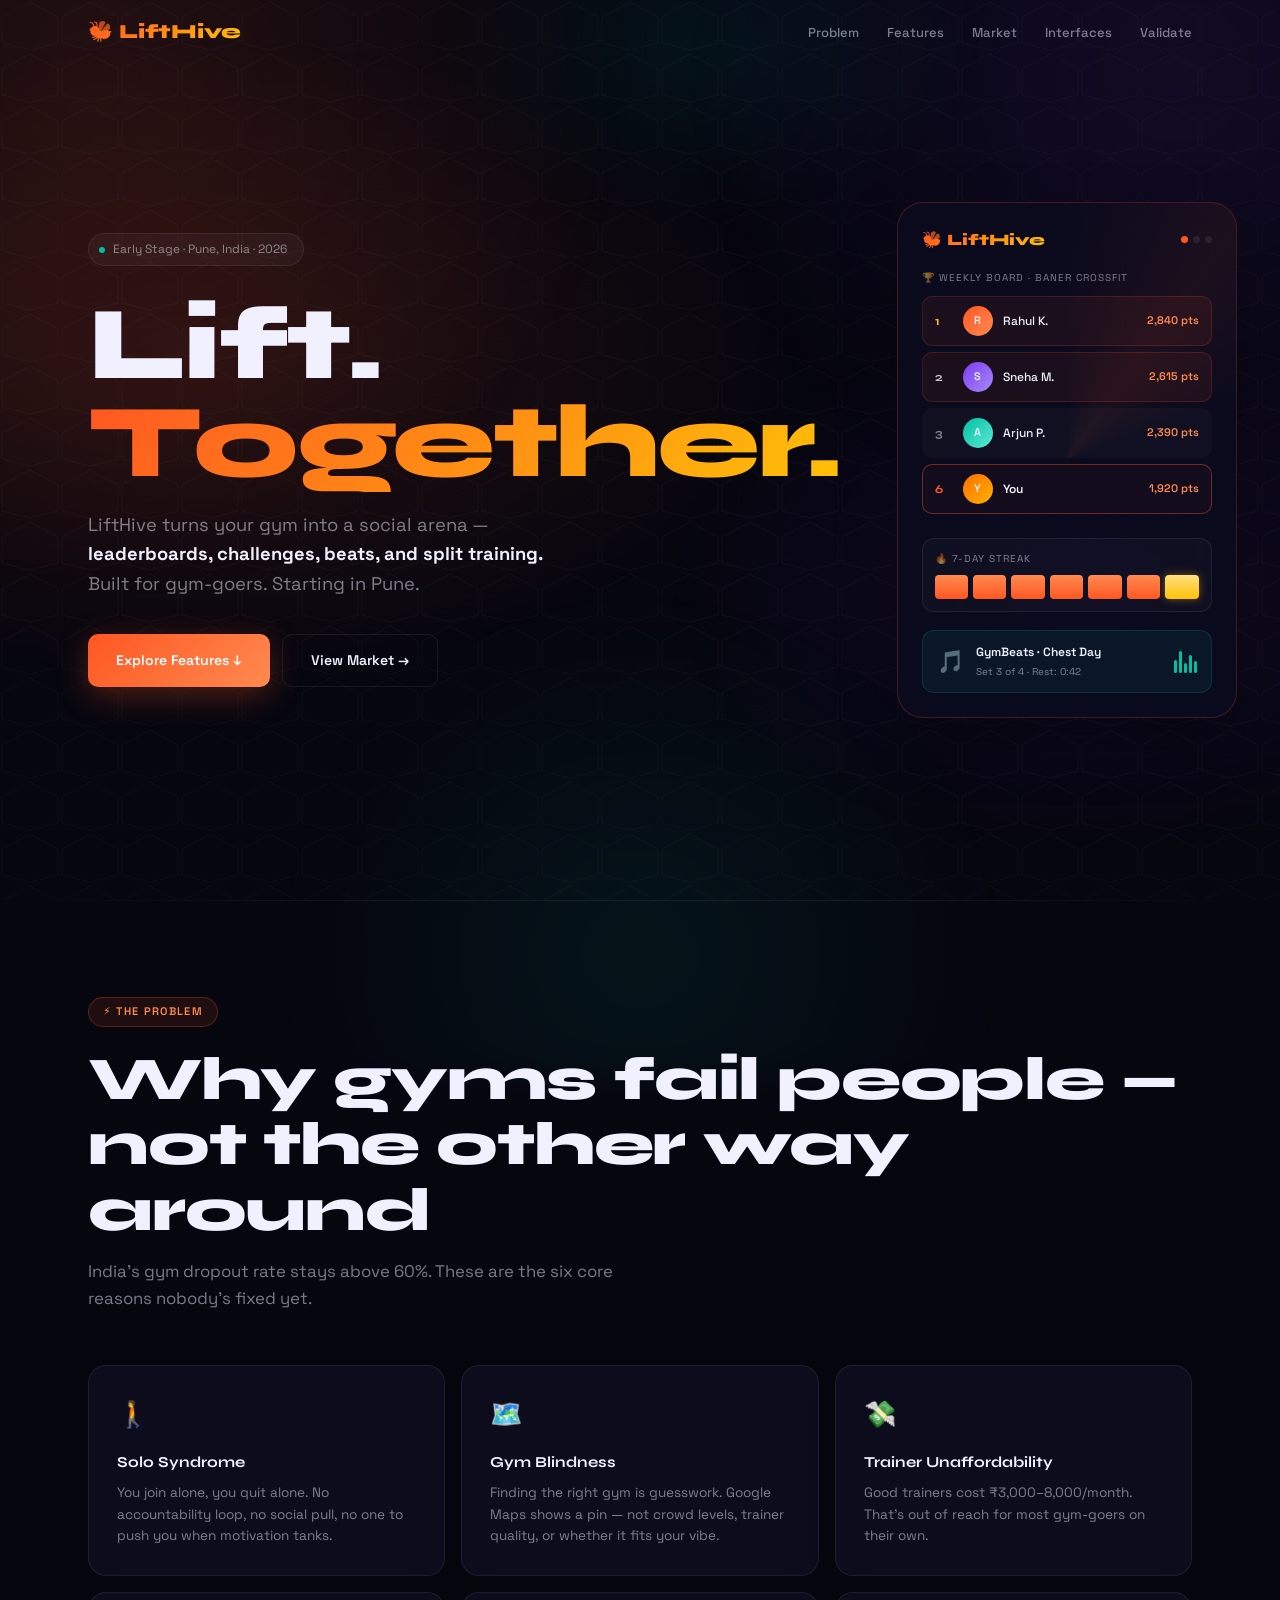
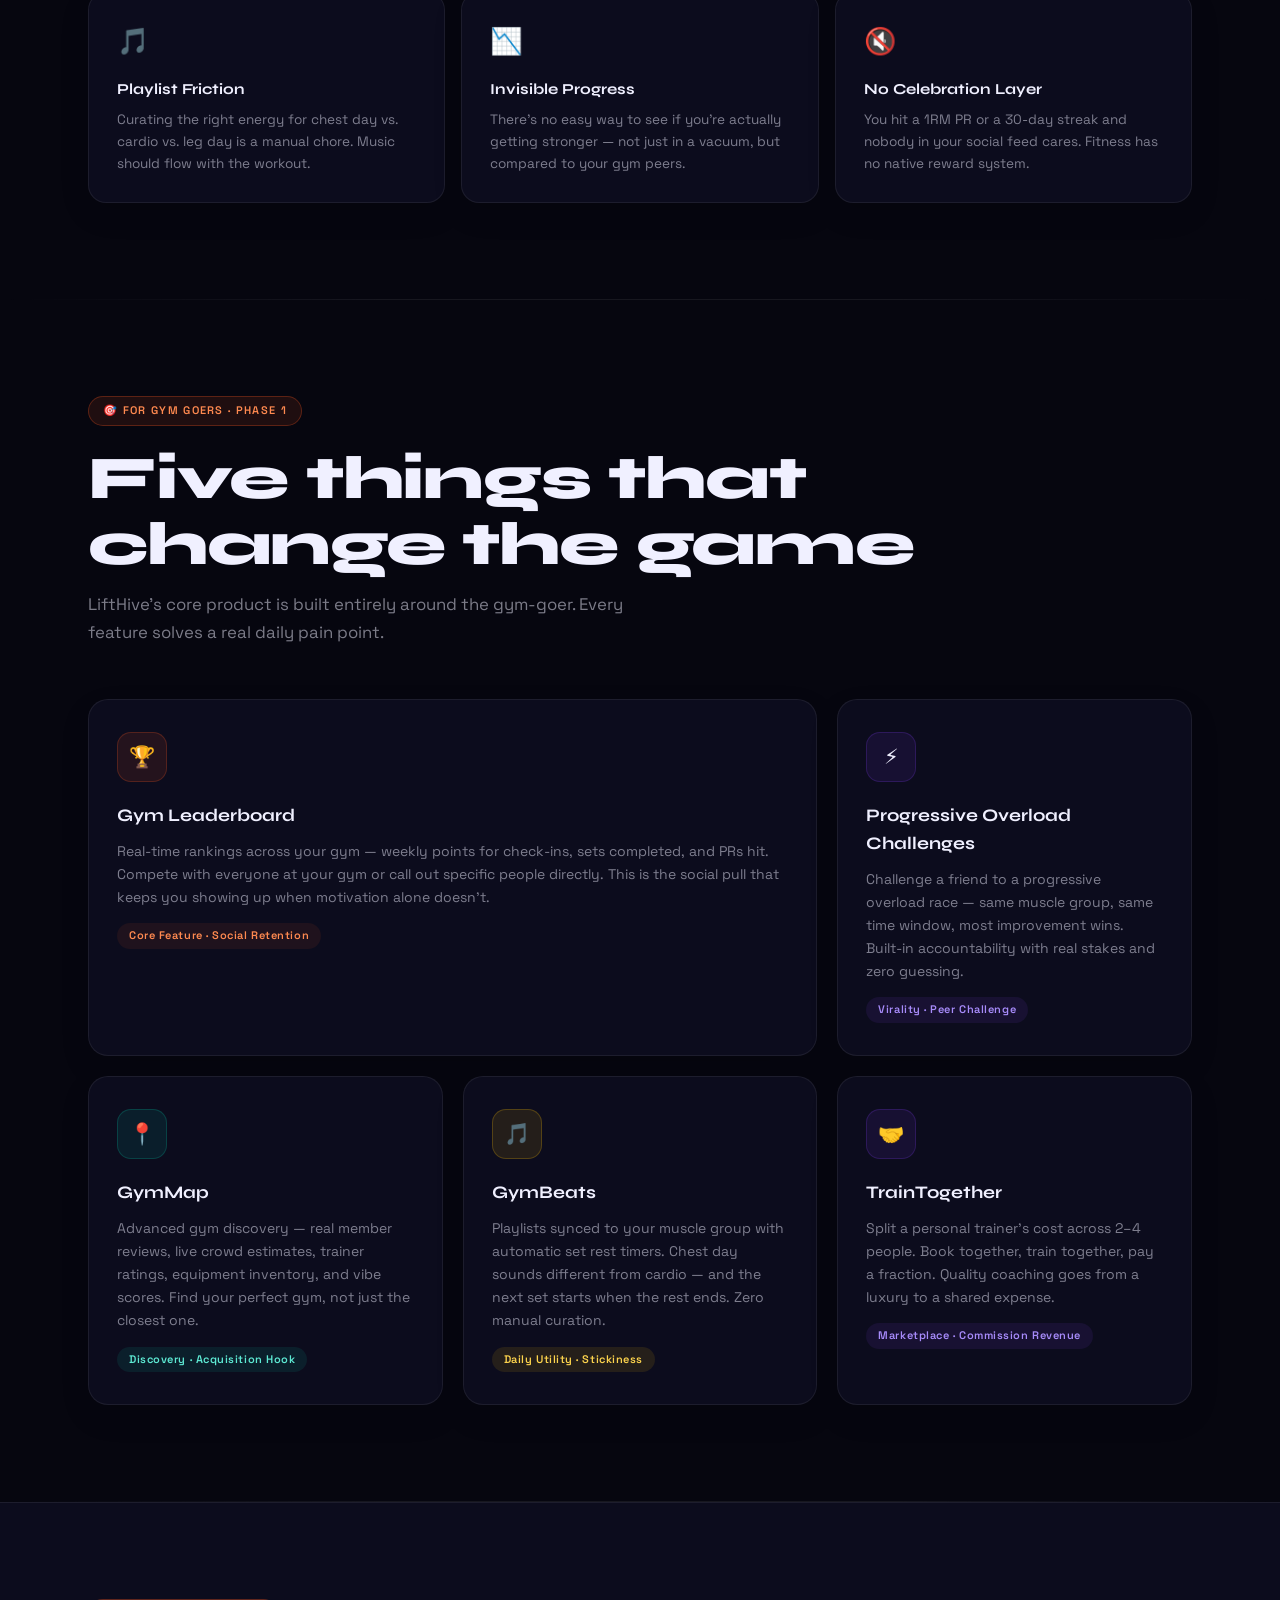
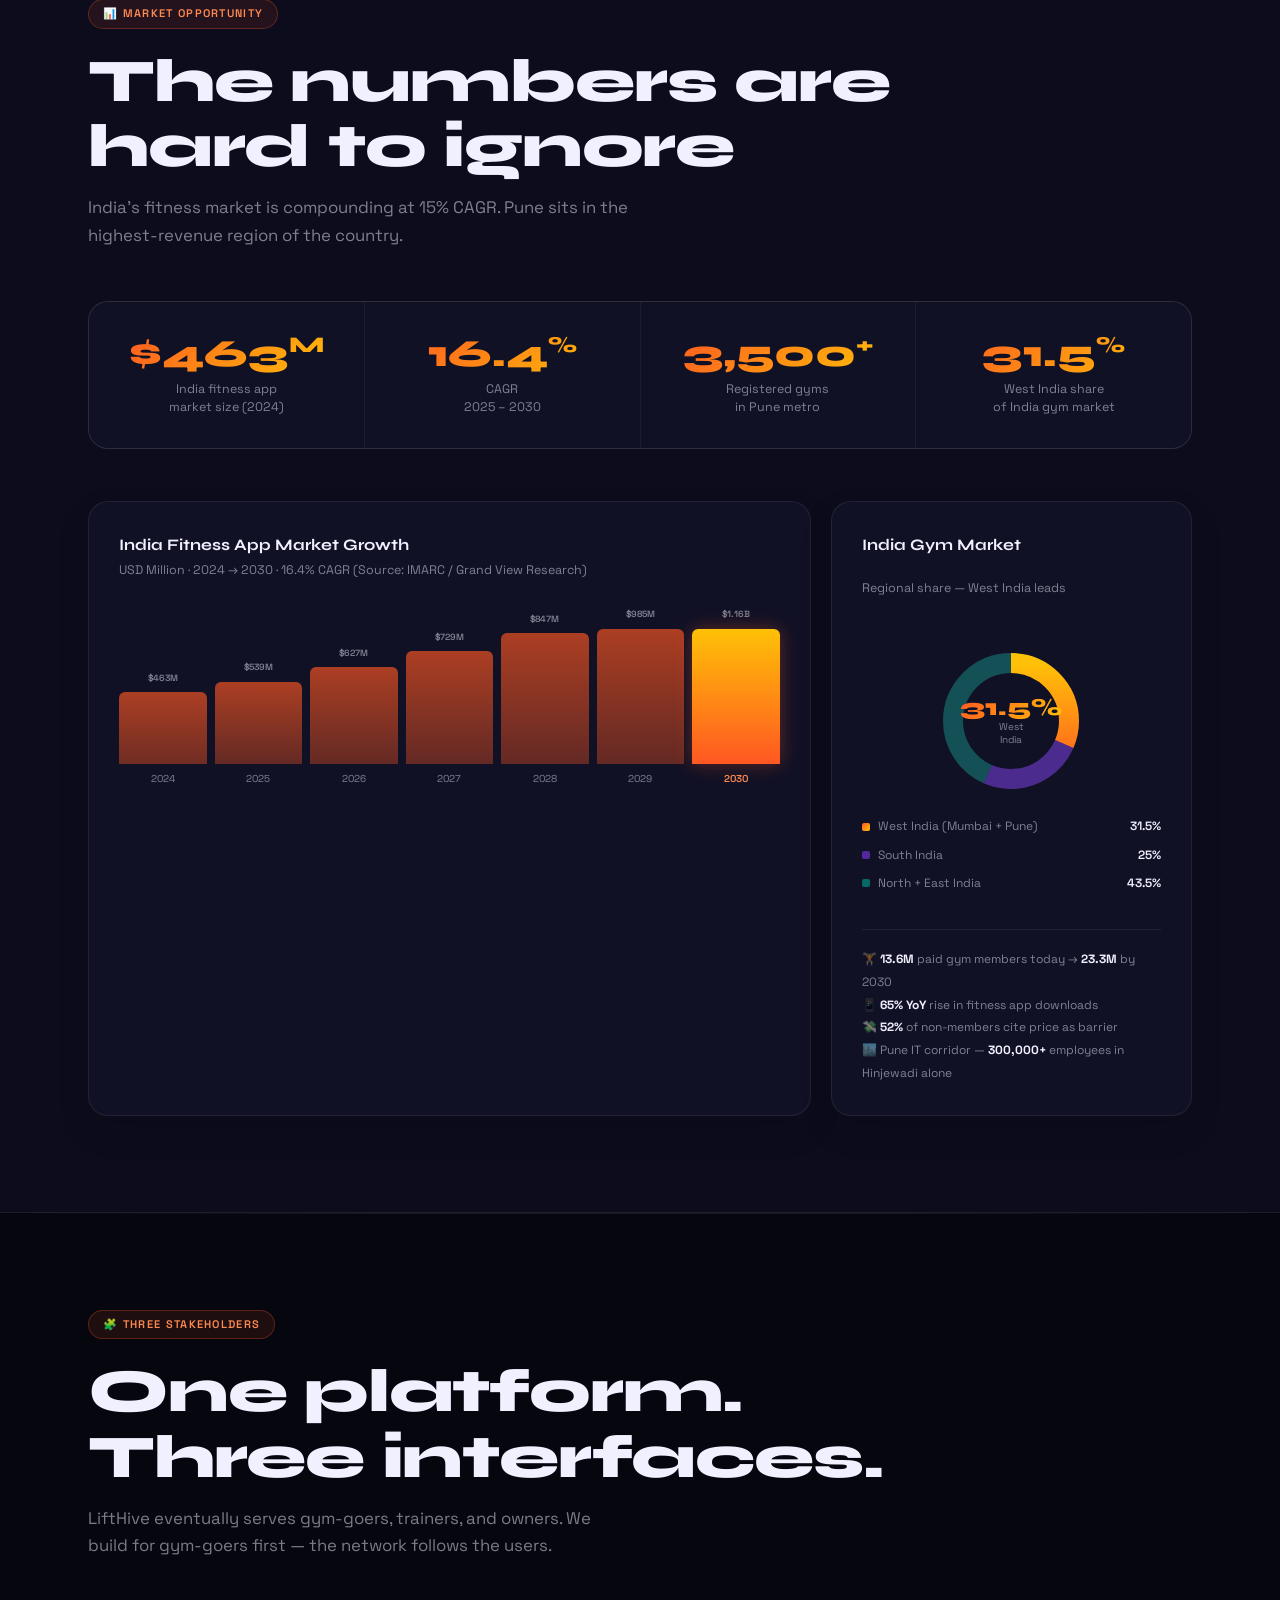
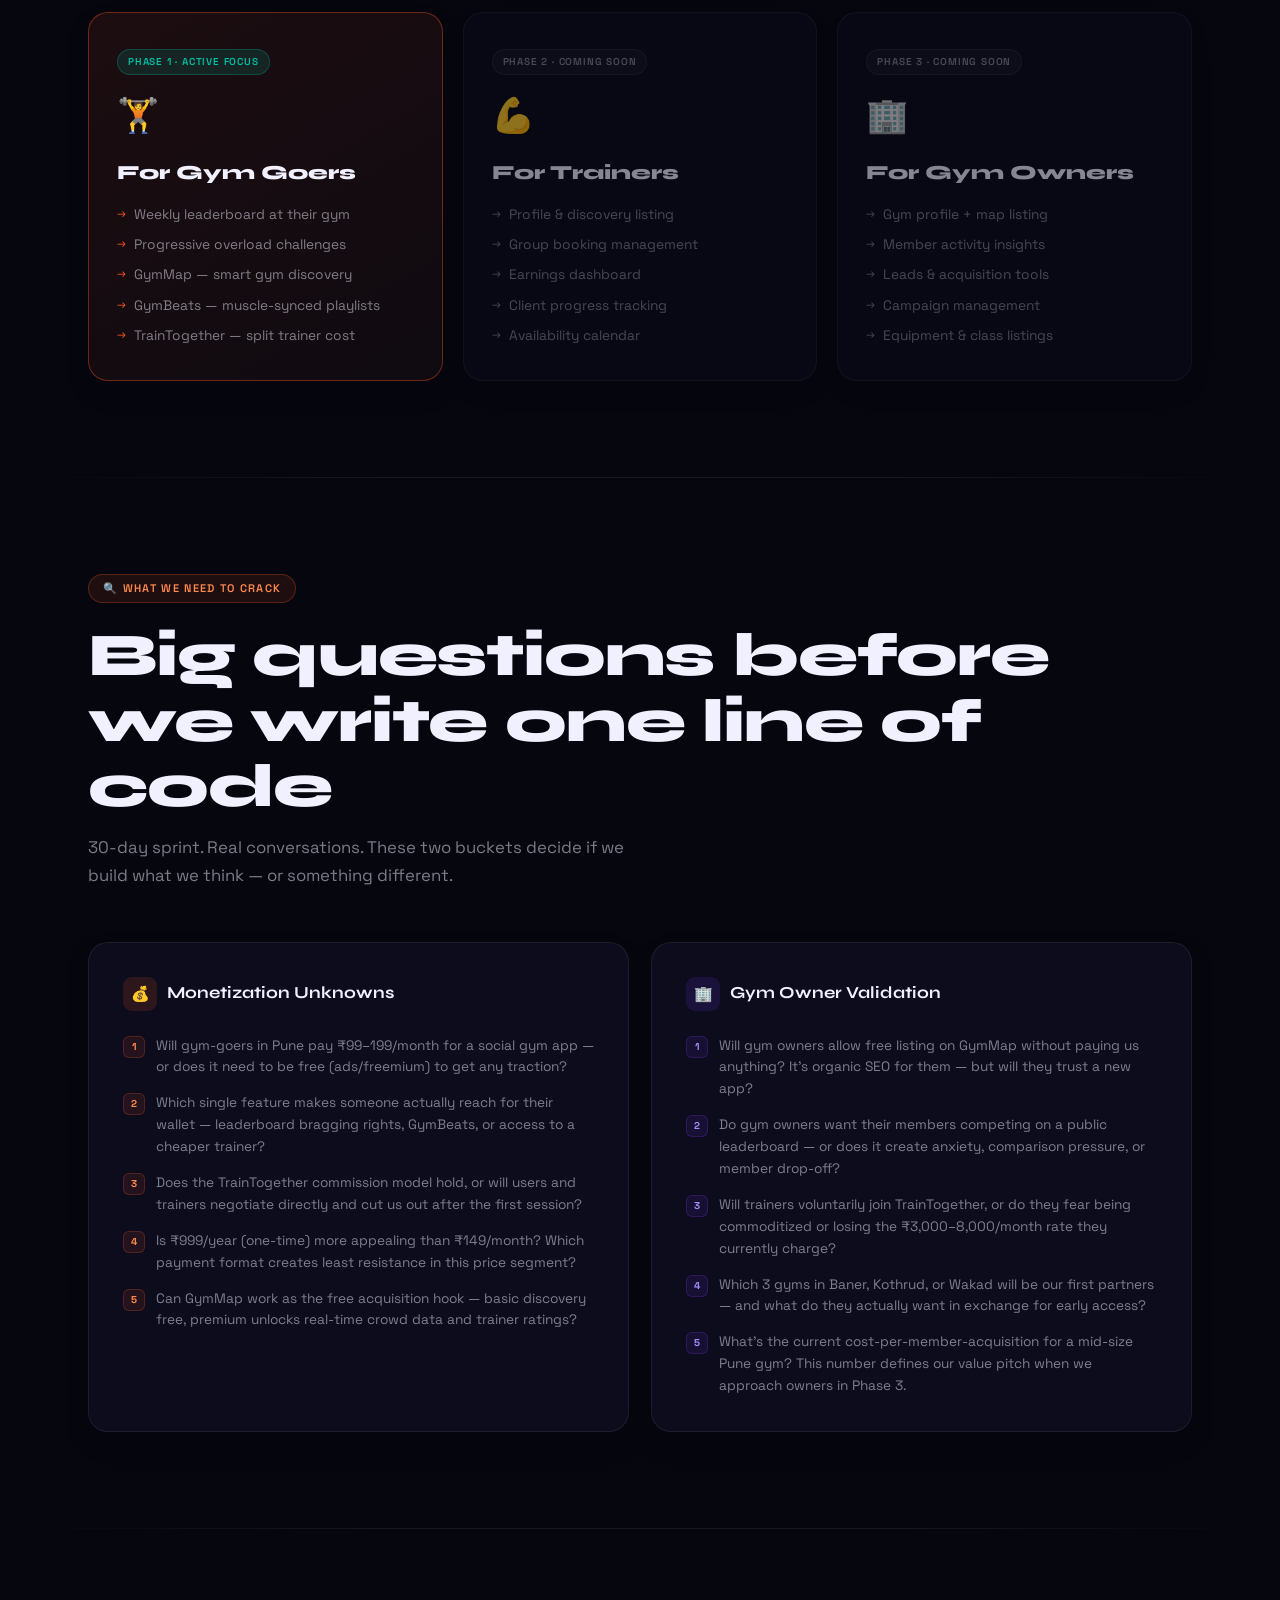
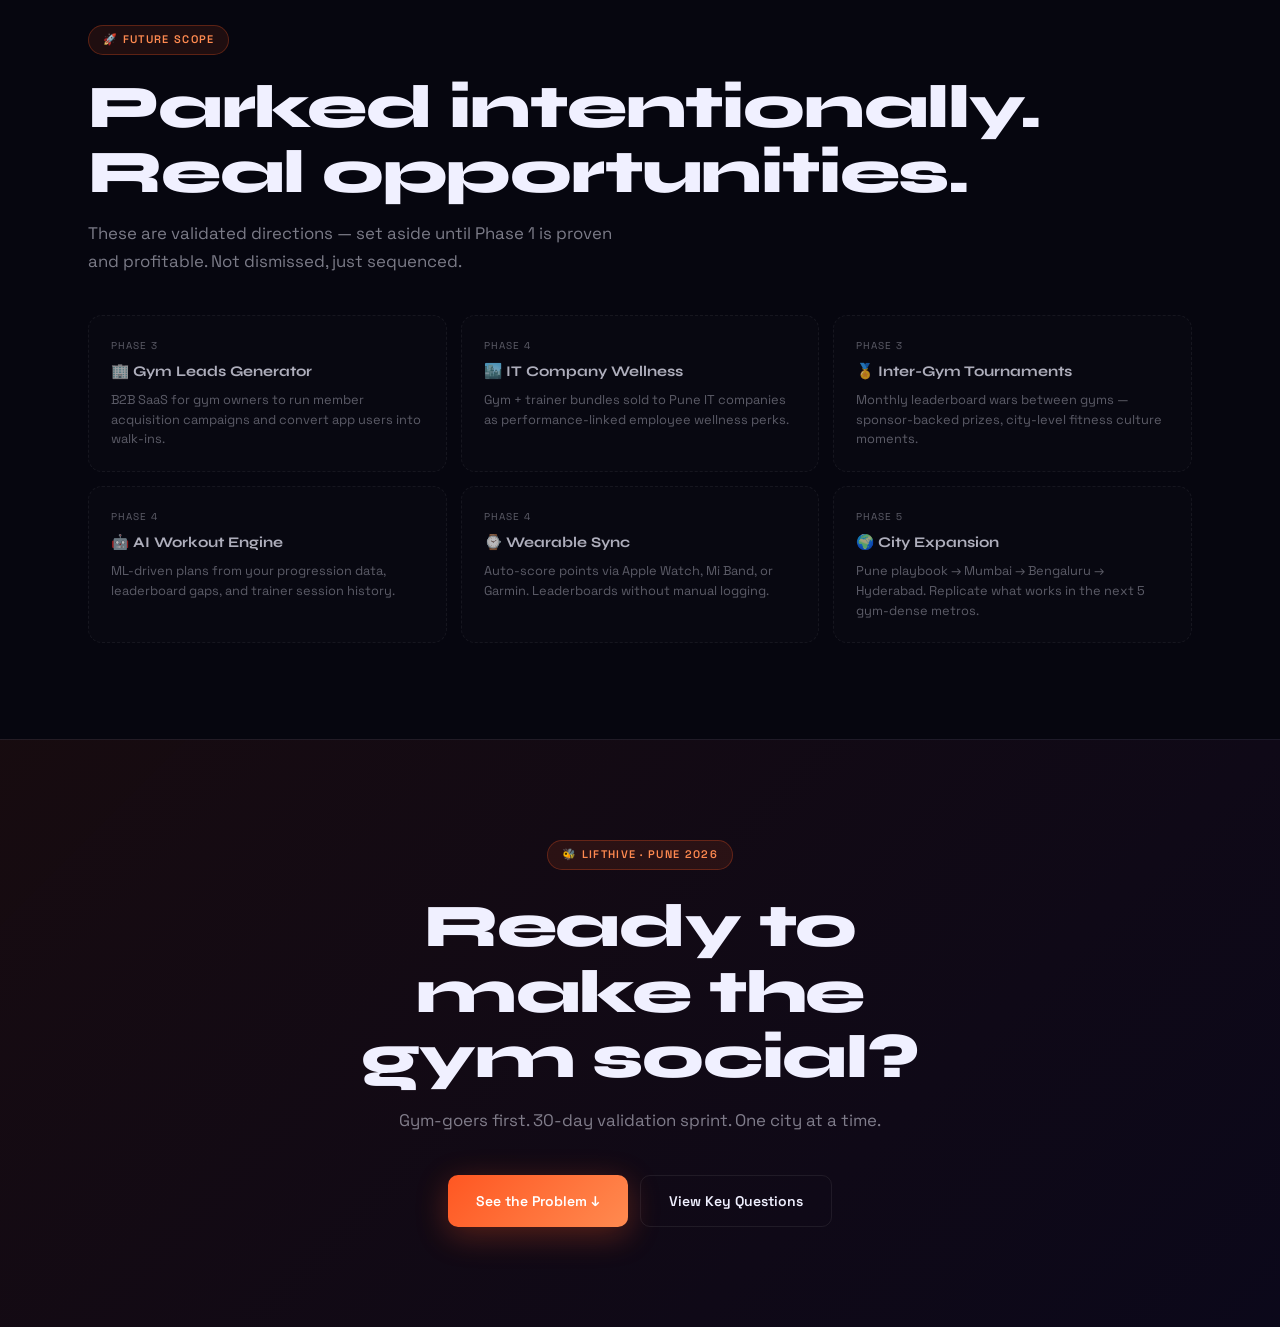
==== commit cae8ed8b: "code clean up and strcuture" ====
--- a/index.html
+++ b/index.html
@@ -6,531 +6,8 @@
 <title>LiftHive — India's Social Gym Platform</title>
 <link rel="preconnect" href="https://fonts.googleapis.com">
 <link href="https://fonts.googleapis.com/css2?family=Syne:wght@400;600;700;800&family=Space+Grotesk:wght@300;400;500;600;700&display=swap" rel="stylesheet">
-<style>
-*, *::before, *::after { box-sizing: border-box; margin: 0; padding: 0; }
-
-:root {
-  --bg:        #06060F;
-  --surface:   #0C0C1D;
-  --surface2:  #111125;
-  --flame:     #FF5722;
-  --ember:     #FF8A50;
-  --gold:      #FFC107;
-  --purple:    #7C3AED;
-  --teal:      #00BFA5;
-  --text:      #F0F0FF;
-  --dim:       rgba(240,240,255,0.5);
-  --border:    rgba(255,255,255,0.07);
-  --glow-o:    rgba(255,87,34,0.22);
-  --glow-p:    rgba(124,58,237,0.18);
-}
-
-html { scroll-behavior: smooth; }
-
-body {
-  background: var(--bg);
-  color: var(--text);
-  font-family: 'Space Grotesk', system-ui, sans-serif;
-  overflow-x: hidden;
-  line-height: 1.6;
-}
-
-/* ── UTILITIES ─────────────────────────────────── */
-.container { max-width: 1160px; margin: 0 auto; padding: 0 28px; }
-
-.tag {
-  display: inline-flex;
-  align-items: center;
-  gap: 6px;
-  background: rgba(255,87,34,0.1);
-  border: 1px solid rgba(255,87,34,0.28);
-  color: var(--ember);
-  font-size: 11px;
-  font-weight: 600;
-  letter-spacing: .12em;
-  text-transform: uppercase;
-  padding: 5px 14px;
-  border-radius: 100px;
-  margin-bottom: 20px;
-}
-
-.h1 {
-  font-family: 'Syne', sans-serif;
-  font-size: clamp(2.2rem, 5vw, 3.8rem);
-  font-weight: 800;
-  line-height: 1.08;
-  letter-spacing: -0.02em;
-  margin-bottom: 14px;
-}
-
-.sub {
-  color: var(--dim);
-  font-size: 1.05rem;
-  font-weight: 400;
-  max-width: 540px;
-  line-height: 1.65;
-}
-
-.divider { height: 1px; background: linear-gradient(90deg, transparent, var(--border) 30%, var(--border) 70%, transparent); }
-
-.reveal {
-  opacity: 0;
-  transform: translateY(28px);
-  transition: opacity .7s ease, transform .7s ease;
-}
-.reveal.on { opacity: 1; transform: none; }
-
-section { padding: 96px 0; }
-
-/* ── NAVBAR ─────────────────────────────────────── */
-.nav-shell {
-  position: fixed;
-  top: 0; left: 0; right: 0;
-  z-index: 200;
-  border-bottom: 1px solid transparent;
-  transition: background .3s, border-color .3s;
-}
-.nav-shell.sticky {
-  background: rgba(6,6,15,.88);
-  backdrop-filter: blur(22px);
-  border-color: var(--border);
-}
-nav {
-  display: flex;
-  align-items: center;
-  justify-content: space-between;
-  max-width: 1160px;
-  margin: 0 auto;
-  padding: 16px 28px;
-}
-.nav-logo {
-  font-family: 'Syne', sans-serif;
-  font-size: 20px;
-  font-weight: 800;
-  background: linear-gradient(135deg, var(--flame), var(--gold));
-  -webkit-background-clip: text;
-  -webkit-text-fill-color: transparent;
-  background-clip: text;
-  text-decoration: none;
-}
-.nav-links { display: flex; gap: 28px; list-style: none; }
-.nav-links a { color: var(--dim); text-decoration: none; font-size: 13px; font-weight: 500; transition: color .2s; }
-.nav-links a:hover { color: var(--text); }
-
-/* ── HERO ───────────────────────────────────────── */
-.hero {
-  min-height: 100vh;
-  display: flex;
-  align-items: center;
-  position: relative;
-  overflow: hidden;
-  padding: 0;
-}
-.hero-bg {
-  position: absolute; inset: 0;
-  background:
-    radial-gradient(ellipse 80% 60% at 15% 40%, rgba(255,87,34,.13) 0%, transparent 60%),
-    radial-gradient(ellipse 55% 50% at 85% 65%, rgba(124,58,237,.1) 0%, transparent 60%),
-    radial-gradient(ellipse 40% 35% at 55% 5%,  rgba(0,191,165,.07) 0%, transparent 55%);
-}
-.hex-mesh {
-  position: absolute; inset: 0;
-  opacity: .035;
-  background-image: url("data:image/svg+xml,%3Csvg width='60' height='52' xmlns='http://www.w3.org/2000/svg'%3E%3Cpolygon points='30,2 58,17 58,43 30,50 2,43 2,17' fill='none' stroke='%23fff' stroke-width='.8'/%3E%3C/svg%3E");
-  background-size: 60px 52px;
-}
-.hero-inner {
-  position: relative; z-index: 2;
-  display: grid;
-  grid-template-columns: 1fr 1fr;
-  gap: 56px;
-  align-items: center;
-  width: 100%;
-  max-width: 1160px;
-  margin: 0 auto;
-  padding: 100px 28px 80px;
-}
-/* hero left */
-.hero-badge {
-  display: inline-flex;
-  align-items: center;
-  gap: 8px;
-  background: rgba(255,255,255,.04);
-  border: 1px solid var(--border);
-  border-radius: 100px;
-  padding: 6px 16px 6px 10px;
-  font-size: 12px;
-  color: var(--dim);
-  margin-bottom: 30px;
-}
-.blink {
-  width: 6px; height: 6px;
-  background: var(--teal);
-  border-radius: 50%;
-  animation: blink 2s infinite;
-}
-@keyframes blink {
-  0%,100% { box-shadow: 0 0 0 0 rgba(0,191,165,.45); }
-  50%      { box-shadow: 0 0 0 6px rgba(0,191,165,0); }
-}
-.hero-title {
-  font-family: 'Syne', sans-serif;
-  font-size: clamp(3.8rem, 9vw, 6.5rem);
-  font-weight: 800;
-  line-height: .94;
-  letter-spacing: -0.025em;
-  margin-bottom: 8px;
-}
-.hero-title .accent {
-  display: block;
-  background: linear-gradient(130deg, var(--flame) 0%, var(--gold) 100%);
-  -webkit-background-clip: text;
-  -webkit-text-fill-color: transparent;
-  background-clip: text;
-}
-.hero-tagline { font-size: 1.15rem; color: var(--dim); margin: 18px 0 36px; max-width: 460px; }
-.hero-tagline strong { color: var(--text); }
-.btn-row { display: flex; gap: 12px; flex-wrap: wrap; }
-.btn-p {
-  display: inline-flex; align-items: center; gap: 8px;
-  background: linear-gradient(135deg, var(--flame), #FF8A50);
-  color: #fff;
-  font-weight: 600; font-size: 14px;
-  padding: 14px 28px; border-radius: 10px;
-  text-decoration: none;
-  box-shadow: 0 8px 32px rgba(255,87,34,.3);
-  transition: transform .2s, box-shadow .2s;
-}
-.btn-p:hover { transform: translateY(-2px); box-shadow: 0 12px 44px rgba(255,87,34,.45); }
-.btn-g {
-  display: inline-flex; align-items: center; gap: 8px;
-  background: transparent; color: var(--text);
-  font-weight: 500; font-size: 14px;
-  padding: 14px 24px; border-radius: 10px;
-  text-decoration: none;
-  border: 1px solid var(--border);
-  transition: background .2s, border-color .2s;
-}
-.btn-g:hover { background: rgba(255,255,255,.04); border-color: rgba(255,255,255,.16); }
-
-/* hero card */
-.hero-right { display: flex; justify-content: center; align-items: center; perspective: 1400px; }
-.app-card {
-  width: 340px;
-  background: rgba(12,12,30,.9);
-  border: 1px solid rgba(255,87,34,.22);
-  border-radius: 26px;
-  position: relative; overflow: hidden;
-  transition: transform .12s ease-out;
-}
-.app-card::before {
-  content: '';
-  position: absolute; top: -60%; left: -60%; width: 220%; height: 220%;
-  background: conic-gradient(from 0deg, transparent 0%, rgba(255,87,34,.07) 10%, transparent 20%);
-  animation: spin 10s linear infinite;
-  pointer-events: none;
-}
-@keyframes spin { to { transform: rotate(360deg); } }
-.app-card-inner { position: relative; padding: 24px; display: flex; flex-direction: column; gap: 18px; }
-.app-topbar { display: flex; align-items: center; justify-content: space-between; }
-.app-brand {
-  font-family: 'Syne', sans-serif; font-size: 16px; font-weight: 800;
-  background: linear-gradient(135deg, var(--flame), var(--gold));
-  -webkit-background-clip: text; -webkit-text-fill-color: transparent; background-clip: text;
-}
-.dots { display: flex; gap: 5px; }
-.dots span { width: 7px; height: 7px; border-radius: 50%; background: var(--border); }
-.dots span.a { background: var(--flame); }
-
-.lb-head { font-size: 10px; text-transform: uppercase; letter-spacing: .1em; color: var(--dim); margin-bottom: 10px; }
-.lb-row {
-  display: flex; align-items: center; gap: 10px;
-  padding: 9px 12px; border-radius: 10px;
-  background: rgba(255,255,255,.025);
-  border: 1px solid transparent;
-  margin-bottom: 6px;
-}
-.lb-row.top { background: rgba(255,87,34,.07); border-color: rgba(255,87,34,.18); }
-.lb-row.me  { border-color: rgba(255,87,34,.4); background: rgba(255,87,34,.04); }
-.rank { font-family:'Syne',sans-serif; font-size:12px; font-weight:700; color:var(--dim); width:18px; }
-.rank.g { color:var(--gold); } .rank.s { color:#C0C0C0; }
-.avi {
-  width: 30px; height: 30px; border-radius: 50%;
-  display: flex; align-items: center; justify-content: center;
-  font-size: 11px; font-weight: 600; flex-shrink: 0;
-}
-.lb-name { flex: 1; font-size: 12px; font-weight: 500; }
-.lb-pts  { font-size: 11px; font-weight: 600; color: var(--ember); }
-
-.streak-box {
-  background: rgba(255,255,255,.025); border: 1px solid var(--border);
-  border-radius: 12px; padding: 12px;
-}
-.streak-label { font-size: 10px; text-transform: uppercase; letter-spacing: .1em; color: var(--dim); margin-bottom: 8px; }
-.streak-days { display: flex; gap: 5px; }
-.sd {
-  flex: 1; height: 24px; border-radius: 4px;
-  background: rgba(255,255,255,.05);
-}
-.sd.d { background: linear-gradient(to top, var(--flame), var(--ember)); }
-.sd.t { background: linear-gradient(to top, var(--gold), #FFE082); box-shadow: 0 0 8px rgba(255,193,7,.4); }
-
-.beats-box {
-  display: flex; align-items: center; gap: 12px;
-  background: rgba(0,191,165,.07); border: 1px solid rgba(0,191,165,.18);
-  border-radius: 12px; padding: 12px 14px;
-}
-.beats-icon { font-size: 22px; }
-.beats-meta { flex: 1; }
-.beats-title { font-size: 12px; font-weight: 600; margin-bottom: 2px; }
-.beats-sub { font-size: 10px; color: var(--dim); }
-.beats-bars { display: flex; align-items: flex-end; gap: 2px; height: 22px; }
-.bb { width: 3px; border-radius: 2px; background: var(--teal); animation: eq .8s infinite alternate; }
-.bb:nth-child(1) { height: 60%; animation-delay: 0s; }
-.bb:nth-child(2) { height: 100%; animation-delay: .1s; }
-.bb:nth-child(3) { height: 45%; animation-delay: .2s; }
-.bb:nth-child(4) { height: 80%; animation-delay: .3s; }
-.bb:nth-child(5) { height: 55%; animation-delay: .15s; }
-@keyframes eq {
-  from { transform: scaleY(.5); }
-  to   { transform: scaleY(1); }
-}
-
-/* ── PROBLEMS ────────────────────────────────────── */
-.problems-grid {
-  display: grid;
-  grid-template-columns: repeat(3,1fr);
-  gap: 16px;
-  margin-top: 52px;
-}
-.p-card {
-  background: var(--surface);
-  border: 1px solid var(--border);
-  border-radius: 18px;
-  padding: 28px;
-  position: relative; overflow: hidden;
-  transition: transform .3s, border-color .3s, box-shadow .3s;
-}
-.p-card::after {
-  content: '';
-  position: absolute; top: 0; left: 0; right: 0; height: 2px;
-  background: linear-gradient(90deg, transparent, var(--flame), transparent);
-  opacity: 0; transition: opacity .3s;
-}
-.p-card:hover { transform: translateY(-5px); border-color: rgba(255,87,34,.3); box-shadow: 0 16px 40px rgba(0,0,0,.35); }
-.p-card:hover::after { opacity: 1; }
-.p-icon { font-size: 26px; margin-bottom: 14px; display: block; }
-.p-title { font-family:'Syne',sans-serif; font-size:.95rem; font-weight:700; margin-bottom:8px; }
-.p-desc  { font-size:.85rem; color:var(--dim); line-height:1.6; }
-
-/* ── FEATURES ────────────────────────────────────── */
-.feat-grid {
-  display: grid;
-  grid-template-columns: repeat(3,1fr);
-  gap: 20px;
-  margin-top: 52px;
-}
-.f-card {
-  background: var(--surface);
-  border: 1px solid var(--border);
-  border-radius: 20px;
-  padding: 32px 28px;
-  cursor: default;
-  transition: transform .4s ease, box-shadow .4s ease, border-color .3s;
-}
-.f-card:hover {
-  transform: perspective(900px) rotateY(-5deg) rotateX(2deg) translateZ(6px);
-  box-shadow: 10px 14px 48px rgba(0,0,0,.4), -4px -4px 18px rgba(255,87,34,.05);
-  border-color: rgba(255,87,34,.28);
-}
-.f-card.wide { grid-column: span 2; }
-.f-icon {
-  width: 50px; height: 50px; border-radius: 14px;
-  display: flex; align-items: center; justify-content: center;
-  font-size: 21px; margin-bottom: 20px;
-  background: rgba(255,87,34,.1); border: 1px solid rgba(255,87,34,.22);
-}
-.f-icon.pu { background: rgba(124,58,237,.1); border-color: rgba(124,58,237,.22); }
-.f-icon.te { background: rgba(0,191,165,.1);  border-color: rgba(0,191,165,.22); }
-.f-icon.go { background: rgba(255,193,7,.1);  border-color: rgba(255,193,7,.22); }
-.f-title { font-family:'Syne',sans-serif; font-size:1.1rem; font-weight:700; margin-bottom:10px; }
-.f-desc  { font-size:.875rem; color:var(--dim); line-height:1.65; }
-.f-chip {
-  display: inline-block;
-  margin-top: 14px;
-  font-size: 11px; font-weight: 600; padding: 4px 12px; border-radius: 100px;
-  background: rgba(255,87,34,.08); color: var(--ember); letter-spacing: .05em;
-}
-.f-chip.pu { background: rgba(124,58,237,.1); color: #A78BFA; }
-.f-chip.te { background: rgba(0,191,165,.1);  color: #5EEAD4; }
-.f-chip.go { background: rgba(255,193,7,.1);  color: #FCD34D; }
-
-/* ── MARKET ──────────────────────────────────────── */
-.market-section { background: var(--surface); border-top: 1px solid var(--border); border-bottom: 1px solid var(--border); }
-
-.stats-row {
-  display: grid; grid-template-columns: repeat(4,1fr);
-  gap: 1px; background: var(--border);
-  border: 1px solid var(--border); border-radius: 20px;
-  overflow: hidden; margin-top: 52px; margin-bottom: 52px;
-}
-.s-block {
-  background: var(--surface2); padding: 32px 24px; text-align: center;
-}
-.s-num {
-  font-family: 'Syne', sans-serif;
-  font-size: 2.4rem; font-weight: 800; line-height: 1;
-  background: linear-gradient(135deg, var(--flame), var(--gold));
-  -webkit-background-clip: text; -webkit-text-fill-color: transparent; background-clip: text;
-  margin-bottom: 6px;
-}
-.s-num sup { font-size: 1.4rem; }
-.s-label { font-size: .78rem; color: var(--dim); line-height: 1.45; }
-
-.market-grid { display: grid; grid-template-columns: 2fr 1fr; gap: 20px; }
-.chart-box {
-  background: var(--surface2); border: 1px solid var(--border);
-  border-radius: 20px; padding: 30px;
-}
-.chart-title { font-family:'Syne',sans-serif; font-size:1rem; font-weight:700; margin-bottom:4px; }
-.chart-sub   { font-size:.78rem; color:var(--dim); margin-bottom:26px; }
-
-/* bar chart */
-.bar-chart { display: flex; align-items: flex-end; gap: 8px; height: 180px; }
-.bar-col { flex:1; display:flex; flex-direction:column; align-items:center; gap:7px; height:100%; justify-content:flex-end; }
-.bar-val { font-size:9px; font-weight:600; color:var(--dim); text-align:center; white-space:nowrap; }
-.bar {
-  width: 100%; border-radius: 6px 6px 0 0;
-  background: linear-gradient(to top, rgba(255,87,34,.35), rgba(255,87,34,.65));
-  height: 0;
-  transition: height 1.3s cubic-bezier(.34,1.56,.64,1);
-}
-.bar.hi { background: linear-gradient(to top, var(--flame), var(--gold)); box-shadow: 0 0 18px rgba(255,87,34,.35); }
-.bar-yr { font-size:10px; color:var(--dim); }
-.bar-yr.hi { color:var(--ember); font-weight:600; }
-
-/* donut */
-.donut-box {
-  display: flex; flex-direction: column; gap: 18px;
-}
-.donut-wrap { position: relative; width: 156px; height: 156px; margin: 0 auto; }
-.donut-center {
-  position: absolute; top:50%; left:50%;
-  transform: translate(-50%,-50%); text-align:center;
-}
-.donut-num {
-  font-family:'Syne',sans-serif; font-size:1.5rem; font-weight:800;
-  background: linear-gradient(135deg,var(--flame),var(--gold));
-  -webkit-background-clip: text; -webkit-text-fill-color: transparent; background-clip: text;
-  line-height:1;
-}
-.donut-lbl { font-size:10px; color:var(--dim); line-height:1.3; }
-
-.legend { display:flex; flex-direction:column; gap:9px; }
-.leg { display:flex; align-items:center; gap:8px; font-size:12px; }
-.leg-dot { width:8px; height:8px; border-radius:2px; flex-shrink:0; }
-.leg-txt { color:var(--dim); flex:1; }
-.leg-val { font-weight:600; }
-
-.market-extra {
-  margin-top: 18px; padding-top: 18px;
-  border-top: 1px solid var(--border);
-  font-size: 12px; color: var(--dim); line-height: 1.9;
-}
-.market-extra strong { color: var(--text); }
-
-/* ── INTERFACES ──────────────────────────────────── */
-.iface-grid { display:grid; grid-template-columns:repeat(3,1fr); gap:20px; margin-top:52px; }
-.i-card {
-  border-radius: 20px; padding: 34px 28px;
-  border: 1px solid var(--border); position: relative; overflow: hidden;
-}
-.i-card.active {
-  background: linear-gradient(150deg, rgba(255,87,34,.09), rgba(255,140,60,.04));
-  border-color: rgba(255,87,34,.38);
-}
-.i-card.future { background: var(--surface); opacity: .55; }
-.i-badge {
-  display: inline-block; font-size: 10px; font-weight:600;
-  letter-spacing:.08em; text-transform:uppercase;
-  padding: 4px 10px; border-radius: 100px; margin-bottom: 14px;
-}
-.i-badge.live { background:rgba(0,191,165,.14); color:var(--teal); border:1px solid rgba(0,191,165,.25); }
-.i-badge.soon { background:rgba(255,255,255,.04); color:var(--dim); border:1px solid var(--border); }
-.i-icon  { font-size:34px; margin-bottom:14px; display:block; }
-.i-title { font-family:'Syne',sans-serif; font-size:1.25rem; font-weight:800; margin-bottom:14px; }
-.i-list  { list-style:none; display:flex; flex-direction:column; gap:8px; }
-.i-list li {
-  display:flex; align-items:flex-start; gap:8px;
-  font-size:.86rem; color:var(--dim);
-}
-.i-list li::before { content:'→'; color:var(--flame); font-size:11px; margin-top:2px; flex-shrink:0; }
-.i-list.dim li::before { color:var(--dim); }
-
-/* ── VALIDATION ──────────────────────────────────── */
-.val-grid { display:grid; grid-template-columns:1fr 1fr; gap:22px; margin-top:52px; }
-.v-card {
-  background: var(--surface); border: 1px solid var(--border);
-  border-radius: 20px; padding: 34px;
-}
-.v-card-title {
-  font-family:'Syne',sans-serif; font-size:1.05rem; font-weight:700;
-  display:flex; align-items:center; gap:10px; margin-bottom:24px;
-}
-.v-ico {
-  width:34px; height:34px; border-radius:9px;
-  display:flex; align-items:center; justify-content:center; font-size:15px;
-}
-.v-ico.o { background:rgba(255,87,34,.14); }
-.v-ico.p { background:rgba(124,58,237,.14); }
-
-.q-list { display:flex; flex-direction:column; gap:14px; }
-.q-row  { display:flex; gap:11px; align-items:flex-start; }
-.q-n {
-  width:22px; height:22px; border-radius:6px;
-  background:rgba(255,87,34,.1); border:1px solid rgba(255,87,34,.22);
-  font-size:10px; font-weight:700; color:var(--ember);
-  display:flex; align-items:center; justify-content:center;
-  flex-shrink:0; margin-top:1px;
-}
-.q-n.p { background:rgba(124,58,237,.1); border-color:rgba(124,58,237,.22); color:#A78BFA; }
-.q-txt  { font-size:.855rem; color:var(--dim); line-height:1.6; }
-
-/* ── FUTURE SCOPE ────────────────────────────────── */
-.future-grid { display:grid; grid-template-columns:repeat(3,1fr); gap:14px; margin-top:40px; }
-.fu-card {
-  background: rgba(255,255,255,.018);
-  border: 1px dashed rgba(255,255,255,.08);
-  border-radius: 14px; padding: 22px; opacity: .72;
-}
-.fu-phase { font-size:10px; text-transform:uppercase; letter-spacing:.1em; color:var(--dim); margin-bottom:6px; }
-.fu-title { font-family:'Syne',sans-serif; font-size:.92rem; font-weight:700; margin-bottom:6px; }
-.fu-desc  { font-size:.8rem; color:var(--dim); line-height:1.55; }
-
-/* ── CTA ─────────────────────────────────────────── */
-.cta-section {
-  background: linear-gradient(135deg, rgba(255,87,34,.07) 0%, rgba(124,58,237,.05) 100%);
-  border-top: 1px solid var(--border);
-  text-align: center; padding: 100px 24px;
-}
-
-/* ── RESPONSIVE ──────────────────────────────────── */
-@media (max-width:960px) {
-  .hero-inner { grid-template-columns:1fr; }
-  .hero-right { display:none; }
-  .problems-grid, .feat-grid { grid-template-columns:1fr 1fr; }
-  .f-card.wide { grid-column:span 1; }
-  .stats-row { grid-template-columns:1fr 1fr; }
-  .market-grid { grid-template-columns:1fr; }
-  .iface-grid  { grid-template-columns:1fr; }
-  .val-grid    { grid-template-columns:1fr; }
-  .future-grid { grid-template-columns:1fr 1fr; }
-}
-@media (max-width:600px) {
-  .problems-grid, .feat-grid { grid-template-columns:1fr; }
-  .future-grid { grid-template-columns:1fr; }
-}
-</style>
+<link rel="stylesheet" href="styles.css">
+
 </head>
 <body>
 
@@ -538,6 +15,9 @@
 <div class="nav-shell" id="ns">
   <nav>
     <a class="nav-logo" href="#">🐝 LiftHive</a>
+    <button class="nav-toggle" aria-label="Toggle navigation" aria-expanded="false">
+      <span></span><span></span><span></span>
+    </button>
     <ul class="nav-links">
       <li><a href="#problems">Problem</a></li>
       <li><a href="#features">Features</a></li>
@@ -1044,67 +524,7 @@
   </div>
 </section>
 
-<script>
-/* nav scroll */
-const ns = document.getElementById('ns');
-window.addEventListener('scroll', () => ns.classList.toggle('sticky', scrollY > 55));
-
-/* hero card 3d tilt */
-const card = document.getElementById('appCard');
-const hero = document.querySelector('.hero');
-if (card && hero) {
-  hero.addEventListener('mousemove', e => {
-    const r = card.getBoundingClientRect();
-    const rx = -((e.clientY - r.top - r.height/2) / (r.height/2)) * 10;
-    const ry =  ((e.clientX - r.left - r.width/2)  / (r.width/2))  * 14;
-    card.style.transform = `perspective(1200px) rotateX(${rx}deg) rotateY(${ry}deg)`;
-  });
-  hero.addEventListener('mouseleave', () => {
-    card.style.transform = 'perspective(1200px) rotateX(0deg) rotateY(0deg)';
-  });
-}
-
-/* reveal on scroll */
-const revItems = document.querySelectorAll('.reveal');
-const ro = new IntersectionObserver(entries => {
-  entries.forEach((e, i) => {
-    if (e.isIntersecting) {
-      const delay = parseInt(e.target.dataset.d || 0);
-      setTimeout(() => e.target.classList.add('on'), delay);
-      ro.unobserve(e.target);
-    }
-  });
-}, { threshold: 0.08 });
-revItems.forEach((el, i) => {
-  el.dataset.d = (i % 5) * 70;
-  ro.observe(el);
-});
-
-/* bar chart animate */
-const bc = document.getElementById('barChart');
-const bo = new IntersectionObserver(entries => {
-  if (entries[0].isIntersecting) {
-    document.querySelectorAll('.bar').forEach(b => {
-      b.style.height = b.dataset.h + '%';
-    });
-    bo.disconnect();
-  }
-}, { threshold: 0.4 });
-if (bc) bo.observe(bc);
-
-/* feature card tilt */
-document.querySelectorAll('.f-card').forEach(card => {
-  card.addEventListener('mousemove', e => {
-    const r = card.getBoundingClientRect();
-    const rx = -((e.clientY - r.top  - r.height/2) / (r.height/2)) * 5;
-    const ry =  ((e.clientX - r.left - r.width/2)  / (r.width/2))  * 7;
-    card.style.transform = `perspective(900px) rotateX(${rx}deg) rotateY(${ry}deg) translateZ(6px)`;
-  });
-  card.addEventListener('mouseleave', () => {
-    card.style.transform = '';
-  });
-});
-</script>
+<script src="script.js"></script>
 
 </body>
 </html>
--- a/styles.css
+++ b/styles.css
@@ -0,0 +1,1167 @@
+:root {
+  --bg: #06060f;
+  --surface: #0c0c1d;
+  --surface2: #111125;
+  --flame: #ff5722;
+  --ember: #ff8a50;
+  --gold: #ffc107;
+  --purple: #7c3aed;
+  --teal: #00bfa5;
+  --text: #f0f0ff;
+  --dim: rgba(240, 240, 255, 0.5);
+  --border: rgba(255, 255, 255, 0.07);
+}
+
+*, *::before, *::after {
+  box-sizing: border-box;
+  margin: 0;
+  padding: 0;
+}
+
+html {
+  scroll-behavior: smooth;
+}
+
+body {
+  background: var(--bg);
+  color: var(--text);
+  font-family: 'Space Grotesk', system-ui, sans-serif;
+  overflow-x: hidden;
+  line-height: 1.6;
+  position: relative;
+}
+
+::selection {
+  background: rgba(255, 87, 34, 0.35);
+  color: #fff;
+}
+
+body::before {
+  content: '';
+  position: fixed;
+  inset: -20%;
+  background:
+    radial-gradient(circle at 20% 20%, rgba(255, 87, 34, 0.12), transparent 30%),
+    radial-gradient(circle at 80% 20%, rgba(124, 58, 237, 0.1), transparent 28%),
+    radial-gradient(circle at 50% 90%, rgba(0, 191, 165, 0.08), transparent 25%);
+  filter: blur(20px);
+  pointer-events: none;
+  z-index: -2;
+  animation: drift 16s ease-in-out infinite alternate;
+}
+
+@keyframes drift {
+  from { transform: translate3d(-2%, -1%, 0) scale(1); }
+  to { transform: translate3d(2%, 2%, 0) scale(1.04); }
+}
+
+.container {
+  max-width: 1160px;
+  margin: 0 auto;
+  padding: 0 28px;
+}
+
+.tag {
+  display: inline-flex;
+  align-items: center;
+  gap: 6px;
+  background: rgba(255, 87, 34, 0.1);
+  border: 1px solid rgba(255, 87, 34, 0.28);
+  color: var(--ember);
+  font-size: 11px;
+  font-weight: 600;
+  letter-spacing: 0.12em;
+  text-transform: uppercase;
+  padding: 5px 14px;
+  border-radius: 100px;
+  margin-bottom: 20px;
+}
+
+.h1 {
+  font-family: 'Syne', sans-serif;
+  font-size: clamp(2.2rem, 5vw, 3.8rem);
+  font-weight: 800;
+  line-height: 1.08;
+  letter-spacing: -0.02em;
+  margin-bottom: 14px;
+}
+
+.sub {
+  color: var(--dim);
+  font-size: 1.05rem;
+  font-weight: 400;
+  max-width: 540px;
+  line-height: 1.65;
+}
+
+.divider {
+  height: 1px;
+  background: linear-gradient(90deg, transparent, var(--border) 30%, var(--border) 70%, transparent);
+}
+
+.reveal {
+  opacity: 0;
+  transform: translateY(28px);
+  transition: opacity 0.7s ease, transform 0.7s ease;
+}
+
+.reveal.on {
+  opacity: 1;
+  transform: none;
+}
+
+section {
+  padding: 96px 0;
+}
+
+.nav-shell {
+  position: fixed;
+  top: 0;
+  left: 0;
+  right: 0;
+  z-index: 200;
+  border-bottom: 1px solid transparent;
+  transition: background 0.3s, border-color 0.3s;
+}
+
+.nav-shell.sticky {
+  background: rgba(6, 6, 15, 0.88);
+  backdrop-filter: blur(22px);
+  border-color: var(--border);
+}
+
+nav {
+  display: flex;
+  align-items: center;
+  justify-content: space-between;
+  max-width: 1160px;
+  margin: 0 auto;
+  padding: 16px 28px;
+  position: relative;
+}
+
+.nav-logo {
+  font-family: 'Syne', sans-serif;
+  font-size: 20px;
+  font-weight: 800;
+  background: linear-gradient(135deg, var(--flame), var(--gold));
+  -webkit-background-clip: text;
+  -webkit-text-fill-color: transparent;
+  background-clip: text;
+  text-decoration: none;
+}
+
+.nav-toggle {
+  display: none;
+  flex-direction: column;
+  gap: 4px;
+  border: 0;
+  background: transparent;
+  padding: 6px;
+  cursor: pointer;
+}
+
+.nav-toggle span {
+  display: block;
+  width: 22px;
+  height: 2px;
+  background: var(--text);
+  border-radius: 999px;
+}
+
+.nav-links {
+  display: flex;
+  gap: 28px;
+  list-style: none;
+}
+
+.nav-links a {
+  color: var(--dim);
+  text-decoration: none;
+  font-size: 13px;
+  font-weight: 500;
+  transition: color 0.2s;
+}
+
+.nav-links a:hover {
+  color: var(--text);
+}
+
+.hero {
+  min-height: 100vh;
+  display: flex;
+  align-items: center;
+  position: relative;
+  overflow: hidden;
+  padding: 0;
+}
+
+.hero-bg {
+  position: absolute;
+  inset: 0;
+  background:
+    radial-gradient(ellipse 80% 60% at 15% 40%, rgba(255, 87, 34, 0.13) 0%, transparent 60%),
+    radial-gradient(ellipse 55% 50% at 85% 65%, rgba(124, 58, 237, 0.1) 0%, transparent 60%),
+    radial-gradient(ellipse 40% 35% at 55% 5%, rgba(0, 191, 165, 0.07) 0%, transparent 55%);
+}
+
+.hex-mesh {
+  position: absolute;
+  inset: 0;
+  opacity: 0.035;
+  background-image: url("data:image/svg+xml,%3Csvg width='60' height='52' xmlns='http://www.w3.org/2000/svg'%3E%3Cpolygon points='30,2 58,17 58,43 30,50 2,43 2,17' fill='none' stroke='%23fff' stroke-width='.8'/%3E%3C/svg%3E");
+  background-size: 60px 52px;
+}
+
+.hero-inner {
+  position: relative;
+  z-index: 2;
+  display: grid;
+  grid-template-columns: 1fr 1fr;
+  gap: 56px;
+  align-items: center;
+  width: 100%;
+  max-width: 1160px;
+  margin: 0 auto;
+  padding: 100px 28px 80px;
+}
+
+.hero-badge {
+  display: inline-flex;
+  align-items: center;
+  gap: 8px;
+  background: rgba(255, 255, 255, 0.04);
+  border: 1px solid var(--border);
+  border-radius: 100px;
+  padding: 6px 16px 6px 10px;
+  font-size: 12px;
+  color: var(--dim);
+  margin-bottom: 30px;
+}
+
+.blink {
+  width: 6px;
+  height: 6px;
+  background: var(--teal);
+  border-radius: 50%;
+  animation: blink 2s infinite;
+}
+
+@keyframes blink {
+  0%, 100% { box-shadow: 0 0 0 0 rgba(0, 191, 165, 0.45); }
+  50% { box-shadow: 0 0 0 6px rgba(0, 191, 165, 0); }
+}
+
+.hero-title {
+  font-family: 'Syne', sans-serif;
+  font-size: clamp(3.8rem, 9vw, 6.5rem);
+  font-weight: 800;
+  line-height: 0.94;
+  letter-spacing: -0.025em;
+  margin-bottom: 8px;
+}
+
+.hero-title .accent {
+  display: block;
+  background: linear-gradient(130deg, var(--flame) 0%, var(--gold) 100%);
+  -webkit-background-clip: text;
+  -webkit-text-fill-color: transparent;
+  background-clip: text;
+}
+
+.hero-tagline {
+  font-size: 1.15rem;
+  color: var(--dim);
+  margin: 18px 0 36px;
+  max-width: 460px;
+}
+
+.hero-tagline strong {
+  color: var(--text);
+}
+
+.btn-row {
+  display: flex;
+  gap: 12px;
+  flex-wrap: wrap;
+}
+
+.btn-p,
+.btn-g {
+  display: inline-flex;
+  align-items: center;
+  gap: 8px;
+  font-weight: 600;
+  font-size: 14px;
+  padding: 14px 28px;
+  border-radius: 10px;
+  text-decoration: none;
+  transition: transform 0.2s, box-shadow 0.2s, background 0.2s, border-color 0.2s;
+}
+
+.btn-p {
+  background: linear-gradient(135deg, var(--flame), #ff8a50);
+  color: #fff;
+  box-shadow: 0 8px 32px rgba(255, 87, 34, 0.3);
+}
+
+.btn-p:hover {
+  transform: translateY(-2px);
+  box-shadow: 0 12px 44px rgba(255, 87, 34, 0.45);
+}
+
+.btn-g {
+  background: transparent;
+  color: var(--text);
+  border: 1px solid var(--border);
+}
+
+.btn-g:hover {
+  background: rgba(255, 255, 255, 0.04);
+  border-color: rgba(255, 255, 255, 0.16);
+}
+
+.hero-right {
+  display: flex;
+  justify-content: center;
+  align-items: center;
+  perspective: 1400px;
+}
+
+.app-card {
+  width: 340px;
+  max-width: 100%;
+  background: rgba(12, 12, 30, 0.9);
+  border: 1px solid rgba(255, 87, 34, 0.22);
+  border-radius: 26px;
+  position: relative;
+  overflow: hidden;
+  transition: transform 0.12s ease-out;
+  box-shadow: 0 24px 60px rgba(0, 0, 0, 0.28);
+}
+
+.app-card::before {
+  content: '';
+  position: absolute;
+  top: -60%;
+  left: -60%;
+  width: 220%;
+  height: 220%;
+  background: conic-gradient(from 0deg, transparent 0%, rgba(255, 87, 34, 0.07) 10%, transparent 20%);
+  animation: spin 10s linear infinite;
+  pointer-events: none;
+}
+
+@keyframes spin {
+  to { transform: rotate(360deg); }
+}
+
+.app-card-inner {
+  position: relative;
+  padding: 24px;
+  display: flex;
+  flex-direction: column;
+  gap: 18px;
+}
+
+.app-topbar {
+  display: flex;
+  align-items: center;
+  justify-content: space-between;
+}
+
+.app-brand {
+  font-family: 'Syne', sans-serif;
+  font-size: 16px;
+  font-weight: 800;
+  background: linear-gradient(135deg, var(--flame), var(--gold));
+  -webkit-background-clip: text;
+  -webkit-text-fill-color: transparent;
+  background-clip: text;
+}
+
+.dots {
+  display: flex;
+  gap: 5px;
+}
+
+.dots span {
+  width: 7px;
+  height: 7px;
+  border-radius: 50%;
+  background: var(--border);
+}
+
+.dots span.a {
+  background: var(--flame);
+}
+
+.lb-head {
+  font-size: 10px;
+  text-transform: uppercase;
+  letter-spacing: 0.1em;
+  color: var(--dim);
+  margin-bottom: 10px;
+}
+
+.lb-row {
+  display: flex;
+  align-items: center;
+  gap: 10px;
+  padding: 9px 12px;
+  border-radius: 10px;
+  background: rgba(255, 255, 255, 0.025);
+  border: 1px solid transparent;
+  margin-bottom: 6px;
+}
+
+.lb-row.top {
+  background: rgba(255, 87, 34, 0.07);
+  border-color: rgba(255, 87, 34, 0.18);
+}
+
+.lb-row.me {
+  border-color: rgba(255, 87, 34, 0.4);
+  background: rgba(255, 87, 34, 0.04);
+}
+
+.rank {
+  font-family: 'Syne', sans-serif;
+  font-size: 12px;
+  font-weight: 700;
+  color: var(--dim);
+  width: 18px;
+}
+
+.rank.g { color: var(--gold); }
+.rank.s { color: #c0c0c0; }
+
+.avi {
+  width: 30px;
+  height: 30px;
+  border-radius: 50%;
+  display: flex;
+  align-items: center;
+  justify-content: center;
+  font-size: 11px;
+  font-weight: 600;
+  flex-shrink: 0;
+}
+
+.lb-name {
+  flex: 1;
+  font-size: 12px;
+  font-weight: 500;
+}
+
+.lb-pts {
+  font-size: 11px;
+  font-weight: 600;
+  color: var(--ember);
+}
+
+.streak-box {
+  background: rgba(255, 255, 255, 0.025);
+  border: 1px solid var(--border);
+  border-radius: 12px;
+  padding: 12px;
+}
+
+.streak-label {
+  font-size: 10px;
+  text-transform: uppercase;
+  letter-spacing: 0.1em;
+  color: var(--dim);
+  margin-bottom: 8px;
+}
+
+.streak-days {
+  display: flex;
+  gap: 5px;
+}
+
+.sd {
+  flex: 1;
+  height: 24px;
+  border-radius: 4px;
+  background: rgba(255, 255, 255, 0.05);
+}
+
+.sd.d {
+  background: linear-gradient(to top, var(--flame), var(--ember));
+}
+
+.sd.t {
+  background: linear-gradient(to top, var(--gold), #ffe082);
+  box-shadow: 0 0 8px rgba(255, 193, 7, 0.4);
+}
+
+.beats-box {
+  display: flex;
+  align-items: center;
+  gap: 12px;
+  background: rgba(0, 191, 165, 0.07);
+  border: 1px solid rgba(0, 191, 165, 0.18);
+  border-radius: 12px;
+  padding: 12px 14px;
+}
+
+.beats-icon {
+  font-size: 22px;
+}
+
+.beats-meta {
+  flex: 1;
+}
+
+.beats-title {
+  font-size: 12px;
+  font-weight: 600;
+  margin-bottom: 2px;
+}
+
+.beats-sub {
+  font-size: 10px;
+  color: var(--dim);
+}
+
+.beats-bars {
+  display: flex;
+  align-items: flex-end;
+  gap: 2px;
+  height: 22px;
+}
+
+.bb {
+  width: 3px;
+  border-radius: 2px;
+  background: var(--teal);
+  animation: eq 0.8s infinite alternate;
+}
+
+.bb:nth-child(1) { height: 60%; animation-delay: 0s; }
+.bb:nth-child(2) { height: 100%; animation-delay: 0.1s; }
+.bb:nth-child(3) { height: 45%; animation-delay: 0.2s; }
+.bb:nth-child(4) { height: 80%; animation-delay: 0.3s; }
+.bb:nth-child(5) { height: 55%; animation-delay: 0.15s; }
+
+@keyframes eq {
+  from { transform: scaleY(0.5); }
+  to { transform: scaleY(1); }
+}
+
+.problems-grid {
+  display: grid;
+  grid-template-columns: repeat(3, 1fr);
+  gap: 16px;
+  margin-top: 52px;
+}
+
+.p-card {
+  background: var(--surface);
+  border: 1px solid var(--border);
+  border-radius: 18px;
+  padding: 28px;
+  position: relative;
+  overflow: hidden;
+  transition: transform 0.3s, border-color 0.3s, box-shadow 0.3s;
+  box-shadow: 0 10px 30px rgba(0, 0, 0, 0.12);
+}
+
+.p-card::after {
+  content: '';
+  position: absolute;
+  top: 0;
+  left: 0;
+  right: 0;
+  height: 2px;
+  background: linear-gradient(90deg, transparent, var(--flame), transparent);
+  opacity: 0;
+  transition: opacity 0.3s;
+}
+
+.p-card:hover {
+  transform: translateY(-5px);
+  border-color: rgba(255, 87, 34, 0.3);
+  box-shadow: 0 16px 40px rgba(0, 0, 0, 0.35);
+}
+
+.p-card:hover::after {
+  opacity: 1;
+}
+
+.p-icon {
+  font-size: 26px;
+  margin-bottom: 14px;
+  display: block;
+}
+
+.p-title {
+  font-family: 'Syne', sans-serif;
+  font-size: 0.95rem;
+  font-weight: 700;
+  margin-bottom: 8px;
+}
+
+.p-desc {
+  font-size: 0.85rem;
+  color: var(--dim);
+  line-height: 1.6;
+}
+
+.feat-grid {
+  display: grid;
+  grid-template-columns: repeat(3, 1fr);
+  gap: 20px;
+  margin-top: 52px;
+}
+
+.f-card {
+  background: var(--surface);
+  border: 1px solid var(--border);
+  border-radius: 20px;
+  padding: 32px 28px;
+  cursor: default;
+  transition: transform 0.4s ease, box-shadow 0.4s ease, border-color 0.3s;
+  box-shadow: 0 12px 30px rgba(0, 0, 0, 0.1);
+}
+
+.f-card:hover {
+  transform: perspective(900px) rotateY(-5deg) rotateX(2deg) translateZ(6px);
+  box-shadow: 10px 14px 48px rgba(0, 0, 0, 0.4), -4px -4px 18px rgba(255, 87, 34, 0.05);
+  border-color: rgba(255, 87, 34, 0.28);
+}
+
+.f-card.wide {
+  grid-column: span 2;
+}
+
+.f-icon {
+  width: 50px;
+  height: 50px;
+  border-radius: 14px;
+  display: flex;
+  align-items: center;
+  justify-content: center;
+  font-size: 21px;
+  margin-bottom: 20px;
+  background: rgba(255, 87, 34, 0.1);
+  border: 1px solid rgba(255, 87, 34, 0.22);
+}
+
+.f-icon.pu { background: rgba(124, 58, 237, 0.1); border-color: rgba(124, 58, 237, 0.22); }
+.f-icon.te { background: rgba(0, 191, 165, 0.1); border-color: rgba(0, 191, 165, 0.22); }
+.f-icon.go { background: rgba(255, 193, 7, 0.1); border-color: rgba(255, 193, 7, 0.22); }
+
+.f-title {
+  font-family: 'Syne', sans-serif;
+  font-size: 1.1rem;
+  font-weight: 700;
+  margin-bottom: 10px;
+}
+
+.f-desc {
+  font-size: 0.875rem;
+  color: var(--dim);
+  line-height: 1.65;
+}
+
+.f-chip {
+  display: inline-block;
+  margin-top: 14px;
+  font-size: 11px;
+  font-weight: 600;
+  padding: 4px 12px;
+  border-radius: 100px;
+  background: rgba(255, 87, 34, 0.08);
+  color: var(--ember);
+  letter-spacing: 0.05em;
+}
+
+.f-chip.pu { background: rgba(124, 58, 237, 0.1); color: #a78bfa; }
+.f-chip.te { background: rgba(0, 191, 165, 0.1); color: #5eead4; }
+.f-chip.go { background: rgba(255, 193, 7, 0.1); color: #fcd34d; }
+
+.market-section {
+  background: var(--surface);
+  border-top: 1px solid var(--border);
+  border-bottom: 1px solid var(--border);
+}
+
+.stats-row {
+  display: grid;
+  grid-template-columns: repeat(4, 1fr);
+  gap: 1px;
+  background: var(--border);
+  border: 1px solid var(--border);
+  border-radius: 20px;
+  overflow: hidden;
+  margin-top: 52px;
+  margin-bottom: 52px;
+}
+
+.s-block {
+  background: var(--surface2);
+  padding: 32px 24px;
+  text-align: center;
+}
+
+.s-num {
+  font-family: 'Syne', sans-serif;
+  font-size: 2.4rem;
+  font-weight: 800;
+  line-height: 1;
+  background: linear-gradient(135deg, var(--flame), var(--gold));
+  -webkit-background-clip: text;
+  -webkit-text-fill-color: transparent;
+  background-clip: text;
+  margin-bottom: 6px;
+}
+
+.s-num sup {
+  font-size: 1.4rem;
+}
+
+.s-label {
+  font-size: 0.78rem;
+  color: var(--dim);
+  line-height: 1.45;
+}
+
+.market-grid {
+  display: grid;
+  grid-template-columns: 2fr 1fr;
+  gap: 20px;
+}
+
+.chart-box {
+  background: var(--surface2);
+  border: 1px solid var(--border);
+  border-radius: 20px;
+  padding: 30px;
+  box-shadow: 0 14px 32px rgba(0, 0, 0, 0.14);
+}
+
+.chart-title {
+  font-family: 'Syne', sans-serif;
+  font-size: 1rem;
+  font-weight: 700;
+  margin-bottom: 4px;
+}
+
+.chart-sub {
+  font-size: 0.78rem;
+  color: var(--dim);
+  margin-bottom: 26px;
+}
+
+.bar-chart {
+  display: flex;
+  align-items: flex-end;
+  gap: 8px;
+  height: 180px;
+}
+
+.bar-col {
+  flex: 1;
+  display: flex;
+  flex-direction: column;
+  align-items: center;
+  gap: 7px;
+  height: 100%;
+  justify-content: flex-end;
+}
+
+.bar-val {
+  font-size: 9px;
+  font-weight: 600;
+  color: var(--dim);
+  text-align: center;
+  white-space: nowrap;
+}
+
+.bar {
+  width: 100%;
+  border-radius: 6px 6px 0 0;
+  background: linear-gradient(to top, rgba(255, 87, 34, 0.35), rgba(255, 87, 34, 0.65));
+  height: 0;
+  transition: height 1.3s cubic-bezier(.34, 1.56, .64, 1);
+}
+
+.bar.hi {
+  background: linear-gradient(to top, var(--flame), var(--gold));
+  box-shadow: 0 0 18px rgba(255, 87, 34, 0.35);
+}
+
+.bar-yr {
+  font-size: 10px;
+  color: var(--dim);
+}
+
+.bar-yr.hi {
+  color: var(--ember);
+  font-weight: 600;
+}
+
+.donut-box {
+  display: flex;
+  flex-direction: column;
+  gap: 18px;
+}
+
+.donut-wrap {
+  position: relative;
+  width: 156px;
+  height: 156px;
+  margin: 0 auto;
+}
+
+.donut-center {
+  position: absolute;
+  top: 50%;
+  left: 50%;
+  transform: translate(-50%, -50%);
+  text-align: center;
+}
+
+.donut-num {
+  font-family: 'Syne', sans-serif;
+  font-size: 1.5rem;
+  font-weight: 800;
+  background: linear-gradient(135deg, var(--flame), var(--gold));
+  -webkit-background-clip: text;
+  -webkit-text-fill-color: transparent;
+  background-clip: text;
+  line-height: 1;
+}
+
+.donut-lbl {
+  font-size: 10px;
+  color: var(--dim);
+  line-height: 1.3;
+}
+
+.legend {
+  display: flex;
+  flex-direction: column;
+  gap: 9px;
+}
+
+.leg {
+  display: flex;
+  align-items: center;
+  gap: 8px;
+  font-size: 12px;
+}
+
+.leg-dot {
+  width: 8px;
+  height: 8px;
+  border-radius: 2px;
+  flex-shrink: 0;
+}
+
+.leg-txt {
+  color: var(--dim);
+  flex: 1;
+}
+
+.leg-val {
+  font-weight: 600;
+}
+
+.market-extra {
+  margin-top: 18px;
+  padding-top: 18px;
+  border-top: 1px solid var(--border);
+  font-size: 12px;
+  color: var(--dim);
+  line-height: 1.9;
+}
+
+.market-extra strong {
+  color: var(--text);
+}
+
+.iface-grid {
+  display: grid;
+  grid-template-columns: repeat(3, 1fr);
+  gap: 20px;
+  margin-top: 52px;
+}
+
+.i-card {
+  border-radius: 20px;
+  padding: 34px 28px;
+  border: 1px solid var(--border);
+  position: relative;
+  overflow: hidden;
+  box-shadow: 0 12px 28px rgba(0, 0, 0, 0.08);
+}
+
+.i-card.active {
+  background: linear-gradient(150deg, rgba(255, 87, 34, 0.09), rgba(255, 140, 60, 0.04));
+  border-color: rgba(255, 87, 34, 0.38);
+}
+
+.i-card.future {
+  background: var(--surface);
+  opacity: 0.55;
+}
+
+.i-badge {
+  display: inline-block;
+  font-size: 10px;
+  font-weight: 600;
+  letter-spacing: 0.08em;
+  text-transform: uppercase;
+  padding: 4px 10px;
+  border-radius: 100px;
+  margin-bottom: 14px;
+}
+
+.i-badge.live {
+  background: rgba(0, 191, 165, 0.14);
+  color: var(--teal);
+  border: 1px solid rgba(0, 191, 165, 0.25);
+}
+
+.i-badge.soon {
+  background: rgba(255, 255, 255, 0.04);
+  color: var(--dim);
+  border: 1px solid var(--border);
+}
+
+.i-icon {
+  font-size: 34px;
+  margin-bottom: 14px;
+  display: block;
+}
+
+.i-title {
+  font-family: 'Syne', sans-serif;
+  font-size: 1.25rem;
+  font-weight: 800;
+  margin-bottom: 14px;
+}
+
+.i-list {
+  list-style: none;
+  display: flex;
+  flex-direction: column;
+  gap: 8px;
+}
+
+.i-list li {
+  display: flex;
+  align-items: flex-start;
+  gap: 8px;
+  font-size: 0.86rem;
+  color: var(--dim);
+}
+
+.i-list li::before {
+  content: '→';
+  color: var(--flame);
+  font-size: 11px;
+  margin-top: 2px;
+  flex-shrink: 0;
+}
+
+.i-list.dim li::before {
+  color: var(--dim);
+}
+
+.val-grid {
+  display: grid;
+  grid-template-columns: 1fr 1fr;
+  gap: 22px;
+  margin-top: 52px;
+}
+
+.v-card {
+  background: var(--surface);
+  border: 1px solid var(--border);
+  border-radius: 20px;
+  padding: 34px;
+  box-shadow: 0 12px 28px rgba(0, 0, 0, 0.08);
+}
+
+.v-card-title {
+  font-family: 'Syne', sans-serif;
+  font-size: 1.05rem;
+  font-weight: 700;
+  display: flex;
+  align-items: center;
+  gap: 10px;
+  margin-bottom: 24px;
+}
+
+.v-ico {
+  width: 34px;
+  height: 34px;
+  border-radius: 9px;
+  display: flex;
+  align-items: center;
+  justify-content: center;
+  font-size: 15px;
+}
+
+.v-ico.o { background: rgba(255, 87, 34, 0.14); }
+.v-ico.p { background: rgba(124, 58, 237, 0.14); }
+
+.q-list {
+  display: flex;
+  flex-direction: column;
+  gap: 14px;
+}
+
+.q-row {
+  display: flex;
+  gap: 11px;
+  align-items: flex-start;
+}
+
+.q-n {
+  width: 22px;
+  height: 22px;
+  border-radius: 6px;
+  background: rgba(255, 87, 34, 0.1);
+  border: 1px solid rgba(255, 87, 34, 0.22);
+  font-size: 10px;
+  font-weight: 700;
+  color: var(--ember);
+  display: flex;
+  align-items: center;
+  justify-content: center;
+  flex-shrink: 0;
+  margin-top: 1px;
+}
+
+.q-n.p {
+  background: rgba(124, 58, 237, 0.1);
+  border-color: rgba(124, 58, 237, 0.22);
+  color: #a78bfa;
+}
+
+.q-txt {
+  font-size: 0.855rem;
+  color: var(--dim);
+  line-height: 1.6;
+}
+
+.future-grid {
+  display: grid;
+  grid-template-columns: repeat(3, 1fr);
+  gap: 14px;
+  margin-top: 40px;
+}
+
+.fu-card {
+  background: rgba(255, 255, 255, 0.018);
+  border: 1px dashed rgba(255, 255, 255, 0.08);
+  border-radius: 14px;
+  padding: 22px;
+  opacity: 0.72;
+}
+
+.fu-phase {
+  font-size: 10px;
+  text-transform: uppercase;
+  letter-spacing: 0.1em;
+  color: var(--dim);
+  margin-bottom: 6px;
+}
+
+.fu-title {
+  font-family: 'Syne', sans-serif;
+  font-size: 0.92rem;
+  font-weight: 700;
+  margin-bottom: 6px;
+}
+
+.fu-desc {
+  font-size: 0.8rem;
+  color: var(--dim);
+  line-height: 1.55;
+}
+
+.cta-section {
+  background: linear-gradient(135deg, rgba(255, 87, 34, 0.07) 0%, rgba(124, 58, 237, 0.05) 100%);
+  border-top: 1px solid var(--border);
+  text-align: center;
+  padding: 100px 24px;
+}
+
+@media (max-width: 960px) {
+  .hero-inner {
+    grid-template-columns: 1fr;
+    gap: 30px;
+    padding: 108px 20px 70px;
+  }
+
+  .hero-left { max-width: 700px; }
+  .hero-title { font-size: clamp(3rem, 8vw, 4.7rem); }
+  .hero-tagline { font-size: 1.02rem; }
+
+  .problems-grid,
+  .feat-grid {
+    grid-template-columns: 1fr 1fr;
+  }
+
+  .f-card.wide {
+    grid-column: span 1;
+  }
+
+  .stats-row { grid-template-columns: 1fr 1fr; }
+  .market-grid { grid-template-columns: 1fr; }
+  .iface-grid { grid-template-columns: 1fr; }
+  .val-grid { grid-template-columns: 1fr; }
+  .future-grid { grid-template-columns: 1fr 1fr; }
+}
+
+@media (max-width: 760px) {
+  nav { padding: 14px 20px; }
+  .nav-toggle { display: inline-flex; }
+  .nav-links {
+    position: absolute;
+    top: calc(100% + 10px);
+    right: 20px;
+    flex-direction: column;
+    gap: 10px;
+    padding: 16px;
+    background: rgba(7, 8, 18, 0.96);
+    border: 1px solid var(--border);
+    border-radius: 16px;
+    width: min(220px, calc(100vw - 32px));
+    opacity: 0;
+    pointer-events: none;
+    transform: translateY(-6px);
+    transition: opacity 0.2s ease, transform 0.2s ease;
+    box-shadow: 0 18px 40px rgba(0, 0, 0, 0.28);
+  }
+  .nav-shell.open .nav-links {
+    opacity: 1;
+    pointer-events: auto;
+    transform: translateY(0);
+  }
+  .nav-links li { width: 100%; }
+  .nav-links a { display: block; padding: 4px 0; font-size: 14px; }
+}
+
+@media (max-width: 600px) {
+  .container { padding: 0 18px; }
+  section { padding: 72px 0; }
+  .hero-title { font-size: clamp(2.45rem, 12vw, 3.4rem); }
+  .hero-tagline { font-size: 0.96rem; margin-bottom: 28px; }
+  .btn-row { flex-direction: column; align-items: stretch; }
+  .btn-p, .btn-g { justify-content: center; width: 100%; }
+  .app-card { width: 100%; border-radius: 20px; }
+  .app-card-inner { padding: 18px; gap: 14px; }
+  .problems-grid,
+  .feat-grid,
+  .future-grid,
+  .stats-row { grid-template-columns: 1fr; }
+  .chart-box { padding: 20px; }
+  .market-extra { font-size: 11px; }
+}
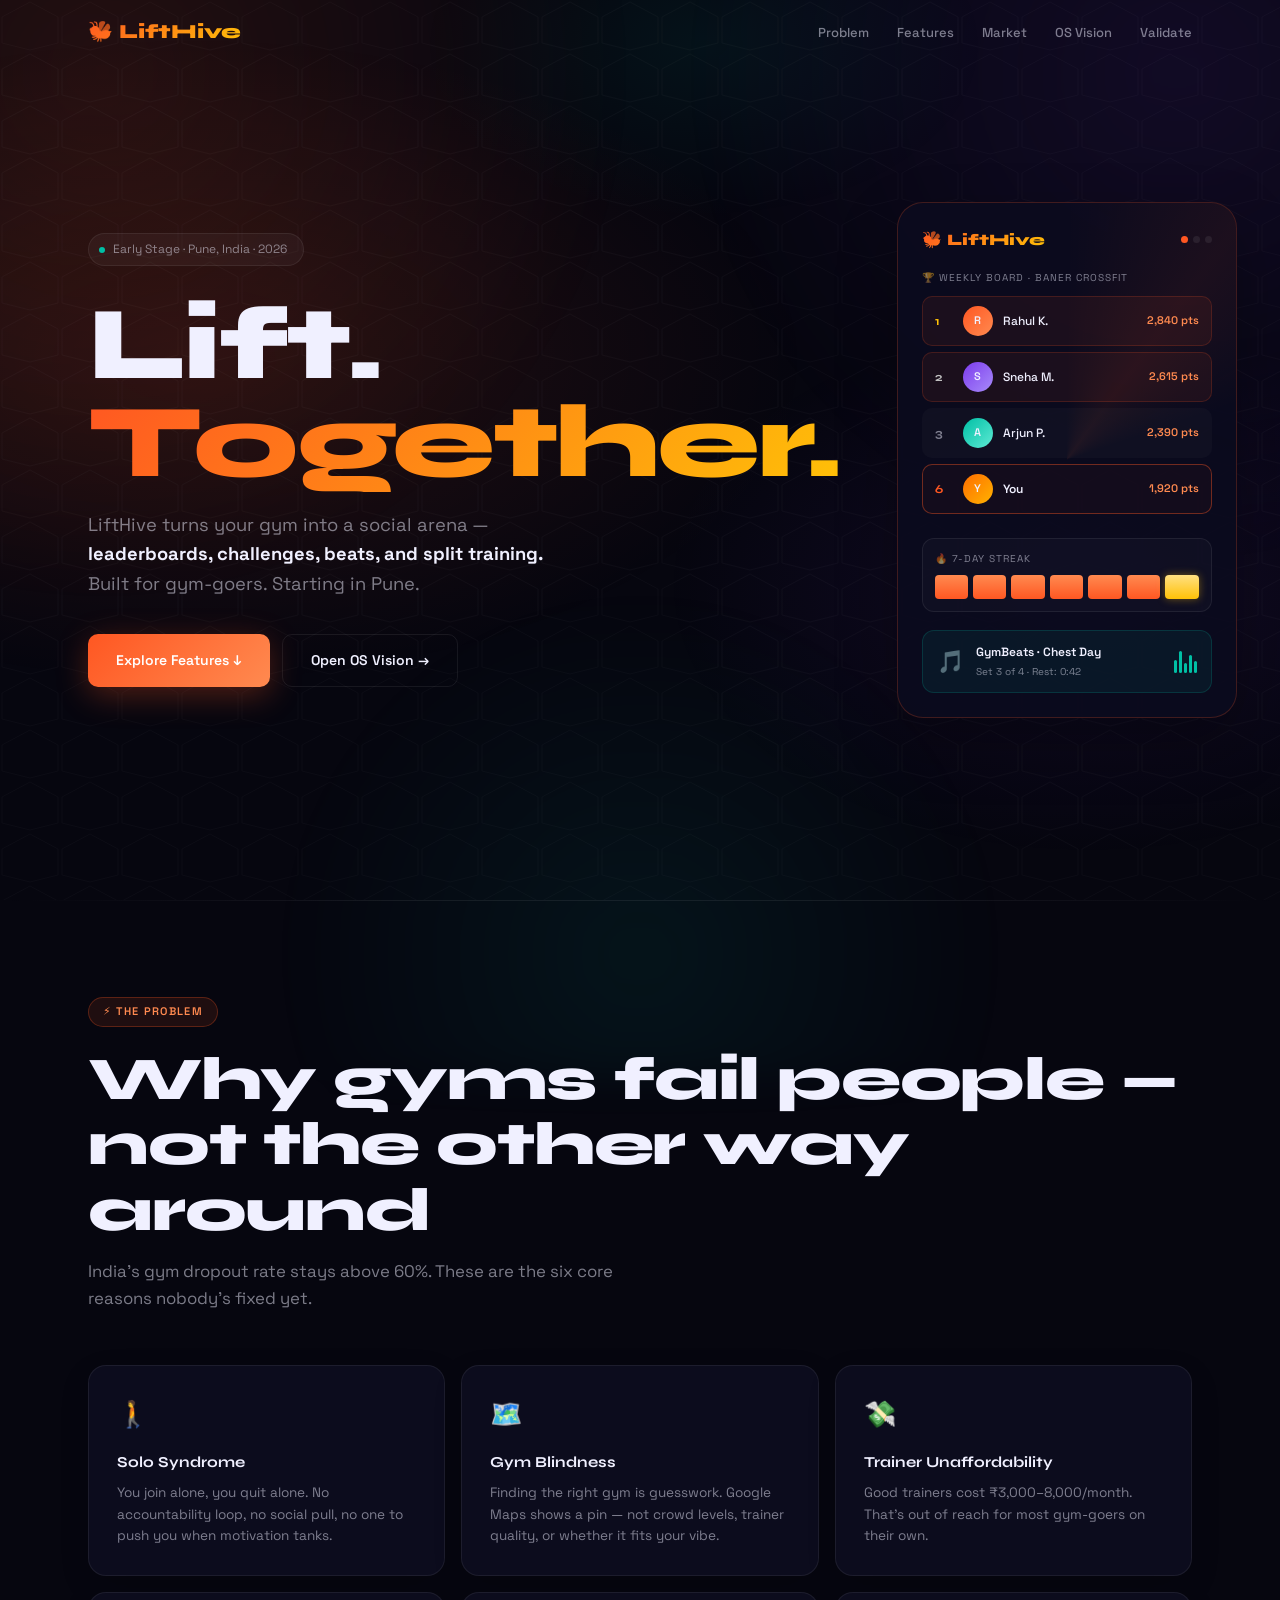
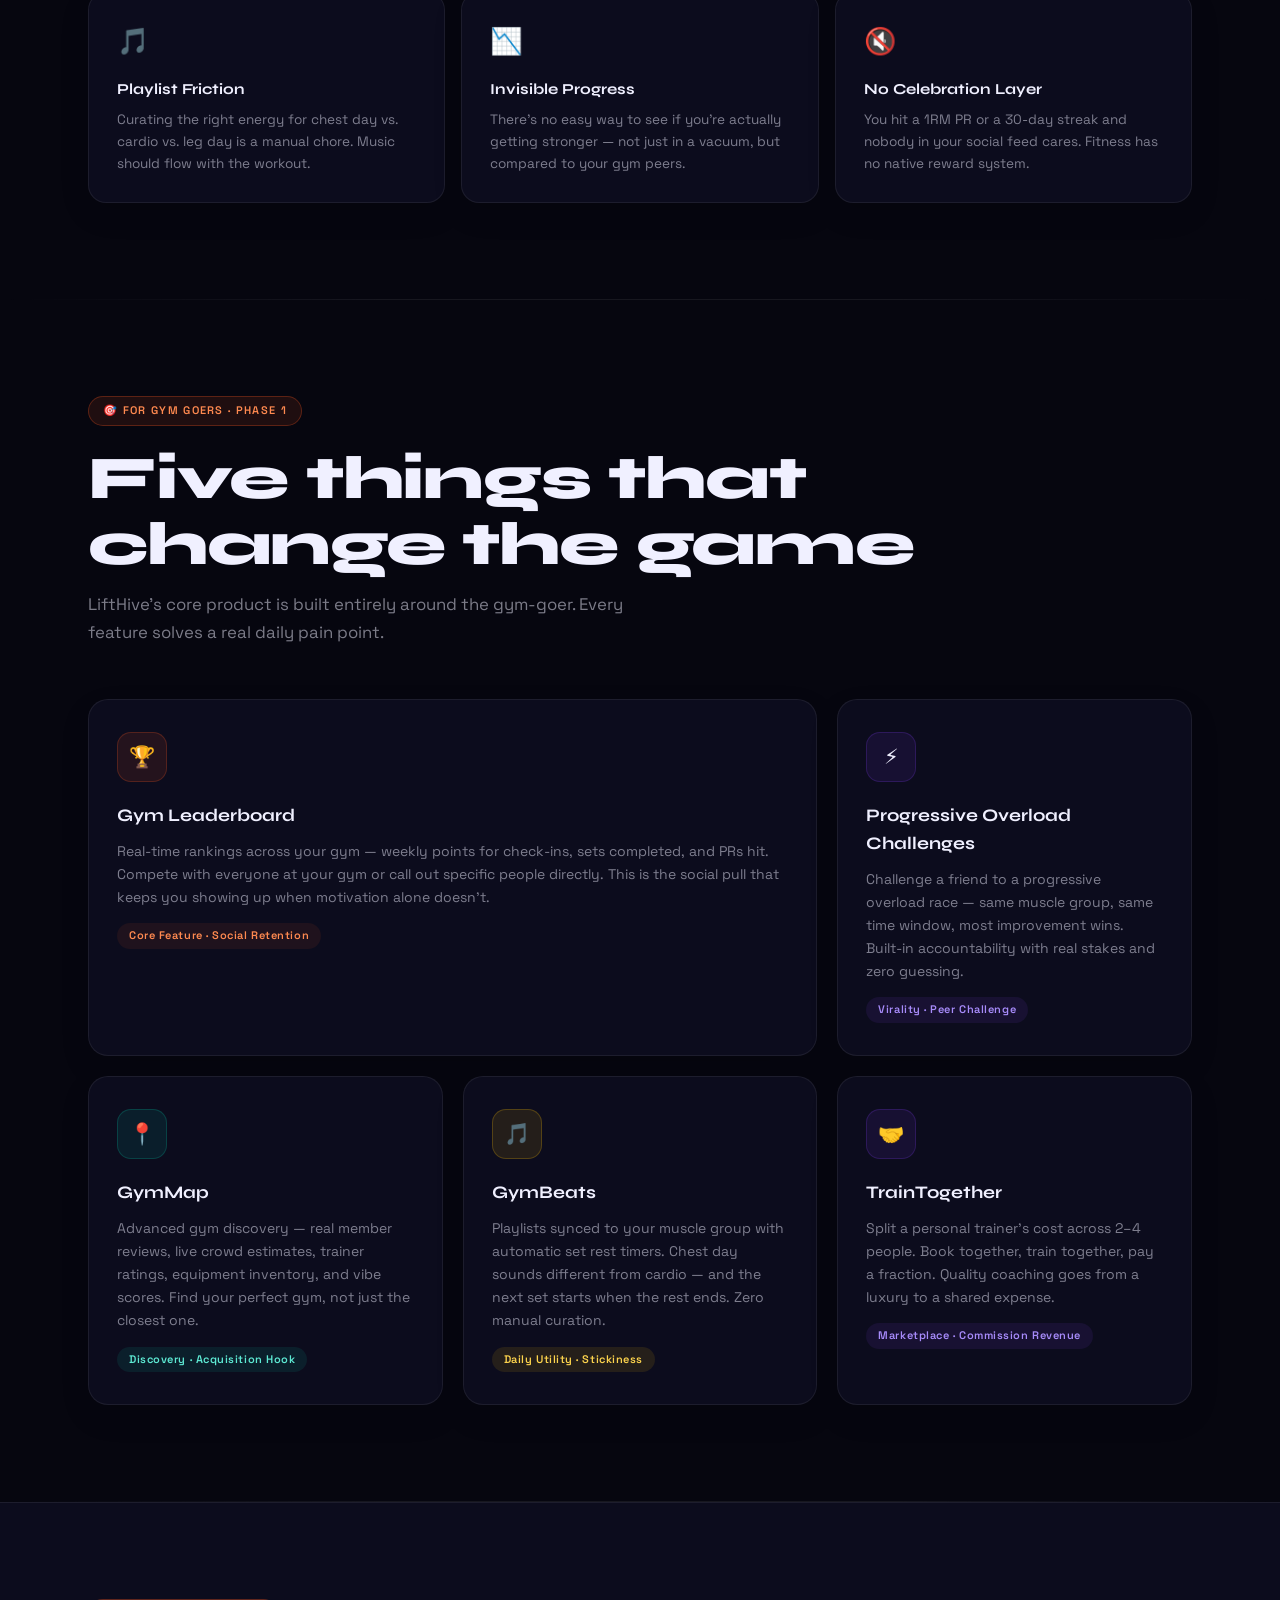
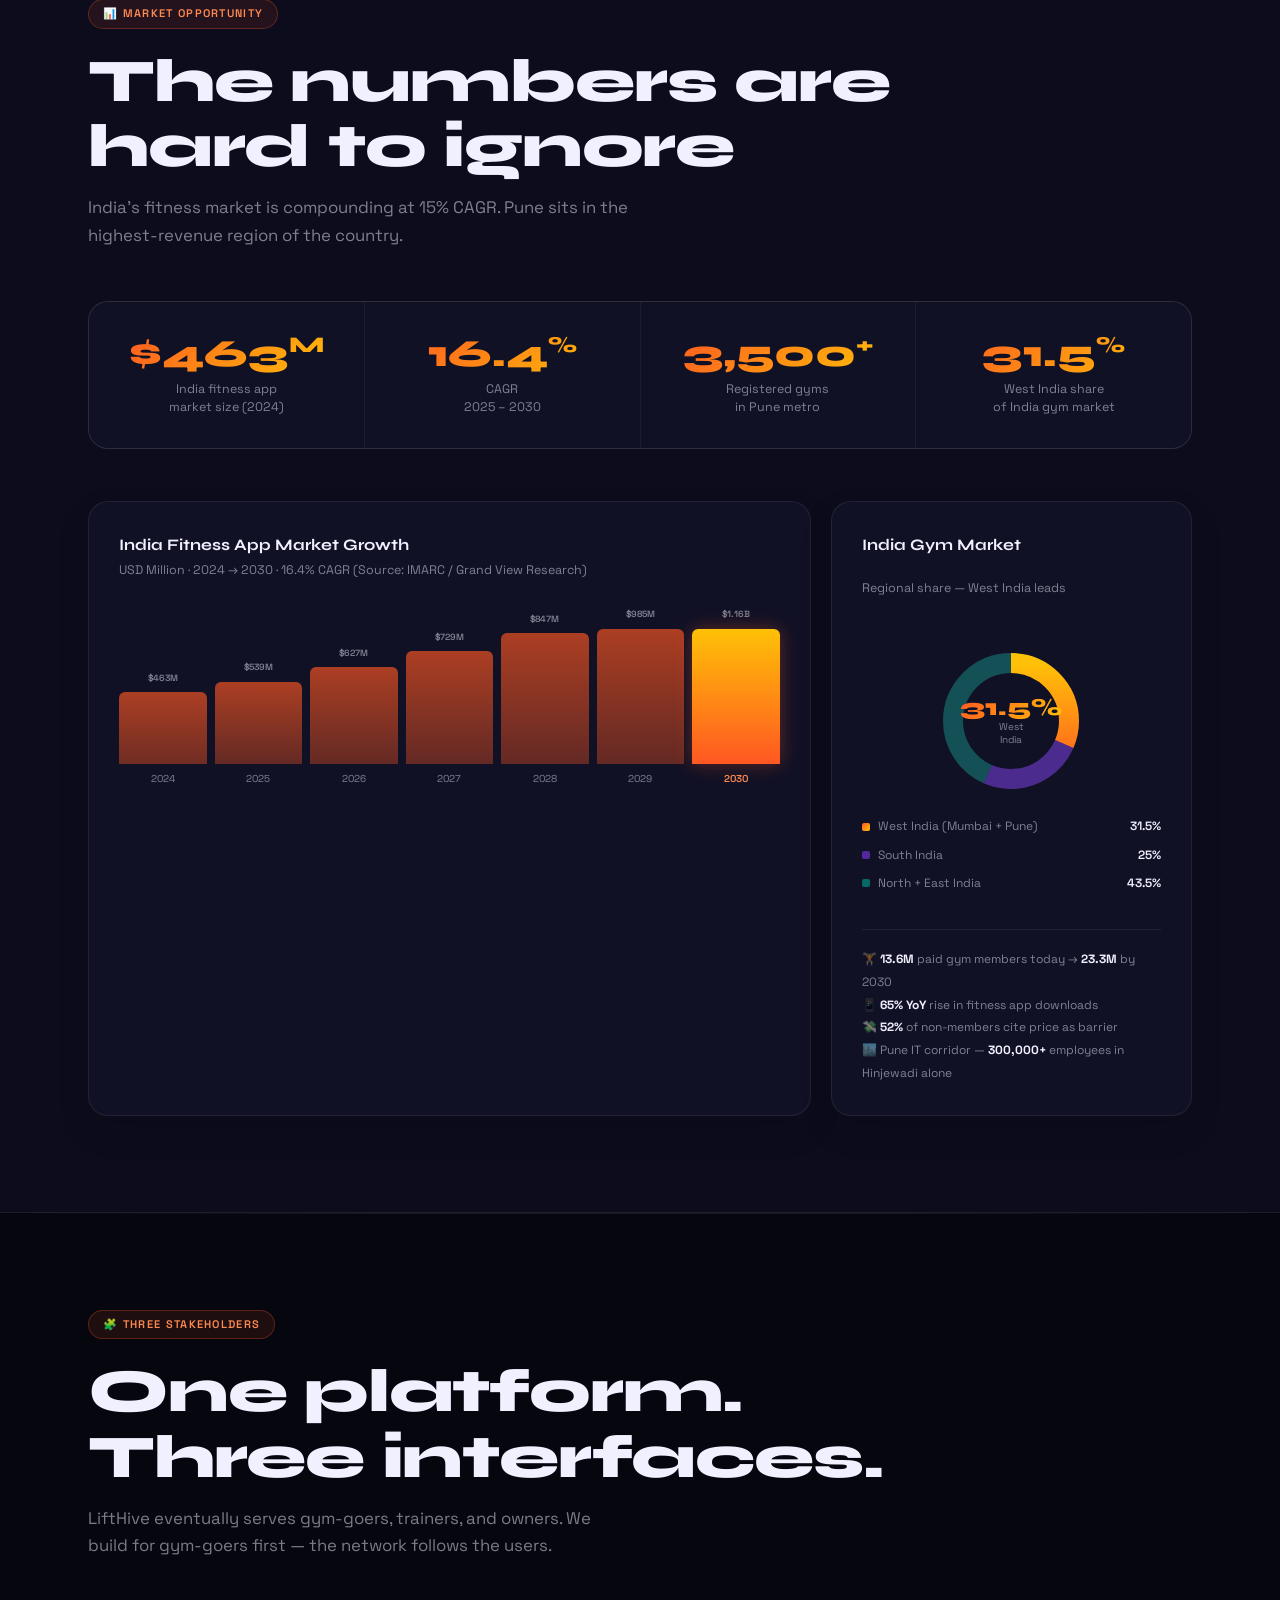
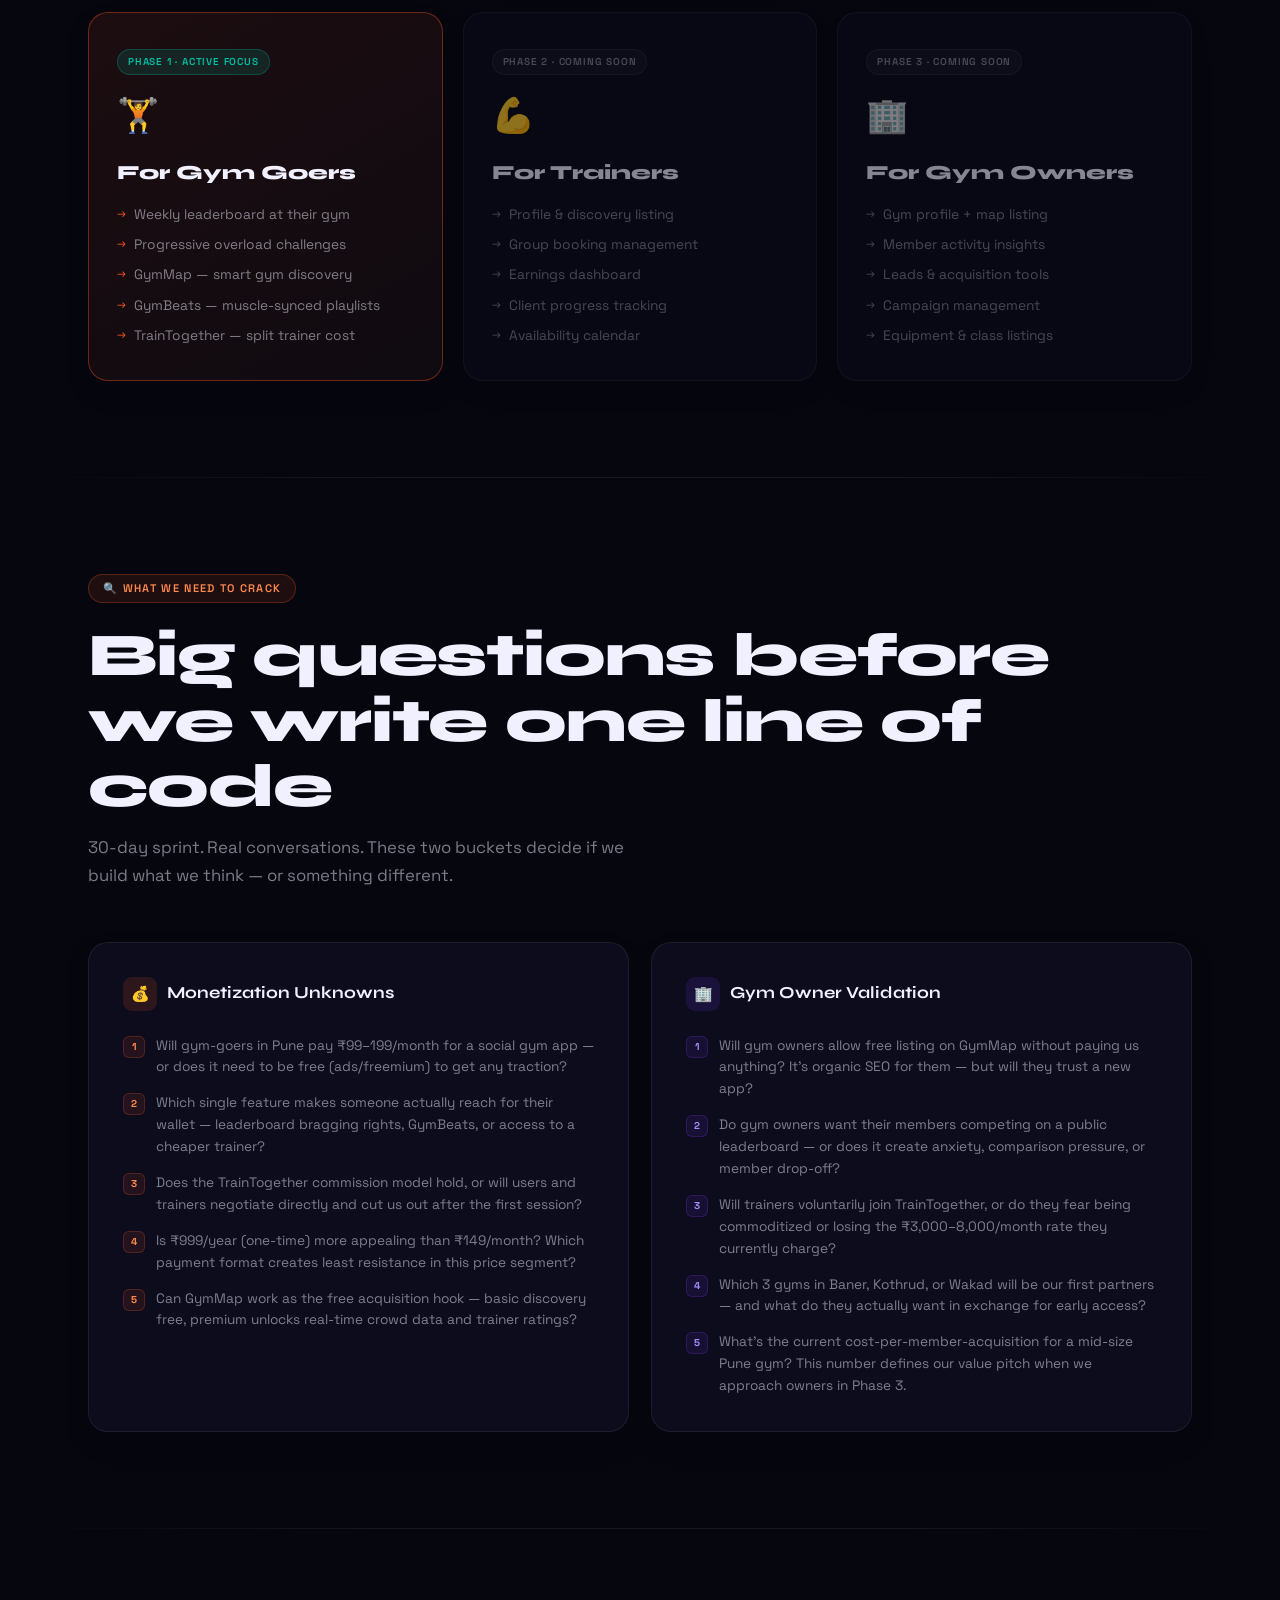
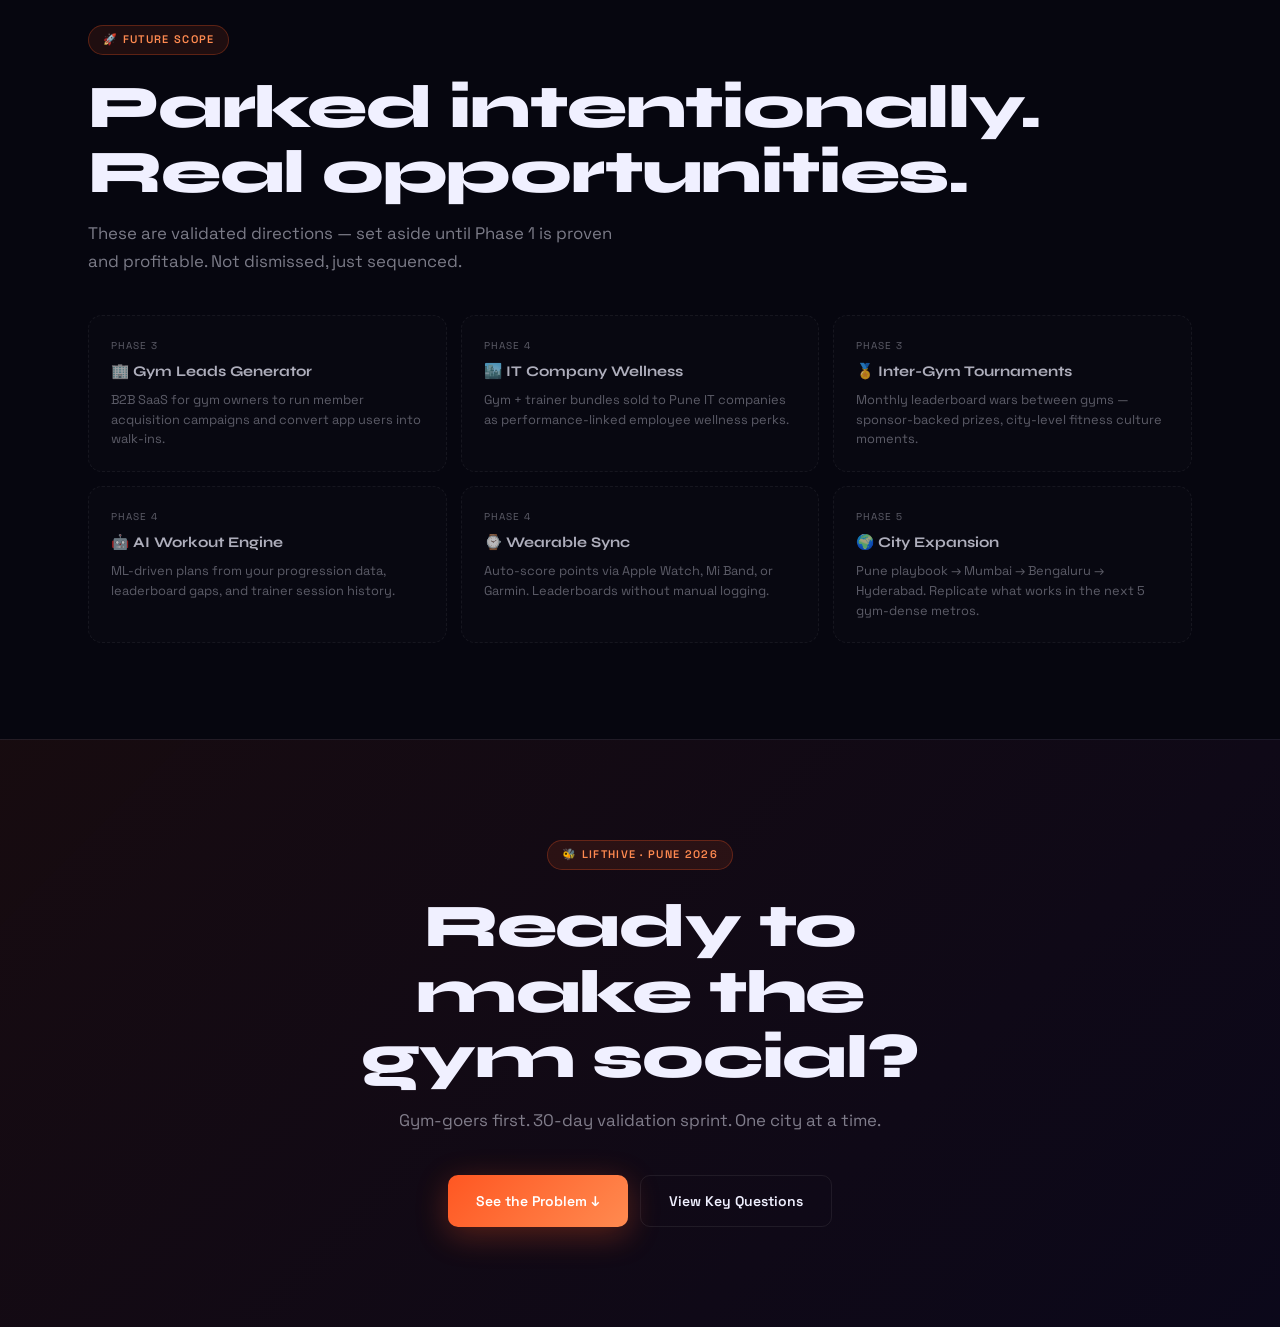
==== commit 5d47cab1: "skeleton ideas" ====
--- a/index.html
+++ b/index.html
@@ -3,7 +3,7 @@
 <head>
 <meta charset="UTF-8">
 <meta name="viewport" content="width=device-width, initial-scale=1.0">
-<title>LiftHive — India's Social Gym Platform</title>
+<title>LiftHive — The AI Operating System for Fitness</title>
 <link rel="preconnect" href="https://fonts.googleapis.com">
 <link href="https://fonts.googleapis.com/css2?family=Syne:wght@400;600;700;800&family=Space+Grotesk:wght@300;400;500;600;700&display=swap" rel="stylesheet">
 <link rel="stylesheet" href="styles.css">
@@ -22,7 +22,7 @@
       <li><a href="#problems">Problem</a></li>
       <li><a href="#features">Features</a></li>
       <li><a href="#market">Market</a></li>
-      <li><a href="#interfaces">Interfaces</a></li>
+      <li><a href="operating-system.html">OS Vision</a></li>
       <li><a href="#validate">Validate</a></li>
     </ul>
   </nav>
@@ -47,7 +47,7 @@
       </p>
       <div class="btn-row">
         <a href="#features" class="btn-p">Explore Features ↓</a>
-        <a href="#market" class="btn-g">View Market →</a>
+        <a href="operating-system.html" class="btn-g">Open OS Vision →</a>
       </div>
     </div>
 
--- a/styles.css
+++ b/styles.css
@@ -140,6 +140,38 @@
   position: relative;
 }
 
+.section-tabs {
+  position: sticky;
+  top: 72px;
+  z-index: 150;
+  display: flex;
+  justify-content: center;
+  gap: 10px;
+  flex-wrap: wrap;
+  padding: 12px 16px 16px;
+  margin: 0 auto;
+  max-width: 1160px;
+}
+
+.section-tab {
+  text-decoration: none;
+  padding: 8px 14px;
+  border-radius: 999px;
+  background: rgba(255,255,255,0.04);
+  border: 1px solid rgba(255,255,255,0.08);
+  color: var(--dim);
+  font-size: 0.82rem;
+  font-weight: 600;
+  transition: all 0.2s ease;
+}
+
+.section-tab.active,
+.section-tab:hover {
+  color: var(--text);
+  background: rgba(255,122,0,0.12);
+  border-color: rgba(255,122,0,0.25);
+}
+
 .nav-logo {
   font-family: 'Syne', sans-serif;
   font-size: 20px;
@@ -326,6 +358,315 @@
   justify-content: center;
   align-items: center;
   perspective: 1400px;
+}
+
+.os-hero {
+  padding-top: 110px;
+}
+
+.os-hero-inner {
+  grid-template-columns: 1.05fr 0.95fr;
+}
+
+.os-visual {
+  position: relative;
+  width: min(100%, 420px);
+  min-height: 400px;
+  border: 1px solid rgba(255,255,255,0.08);
+  border-radius: 28px;
+  background: linear-gradient(135deg, rgba(255,255,255,0.04), rgba(255,255,255,0.015));
+  box-shadow: 0 24px 60px rgba(0,0,0,0.28);
+  overflow: hidden;
+}
+
+.os-visual::before {
+  content: '';
+  position: absolute;
+  inset: -30%;
+  background: radial-gradient(circle, rgba(255,87,34,0.12), transparent 35%), radial-gradient(circle at 70% 30%, rgba(124,58,237,0.13), transparent 35%);
+  animation: drift 12s ease-in-out infinite alternate;
+}
+
+.os-flow {
+  position: absolute;
+  inset: 24px;
+  border-radius: 24px;
+  border: 1px dashed rgba(255,255,255,0.16);
+  pointer-events: none;
+}
+
+.os-flow::before,
+.os-flow::after {
+  content: '';
+  position: absolute;
+  inset: 0;
+  border-radius: 24px;
+  border: 1px solid rgba(255,255,255,0.1);
+  transform: rotate(10deg);
+}
+
+.os-flow::after {
+  transform: rotate(-10deg);
+}
+
+.os-node {
+  position: absolute;
+  display: flex;
+  align-items: center;
+  justify-content: center;
+  padding: 14px 18px;
+  border-radius: 999px;
+  font-weight: 700;
+  letter-spacing: 0.02em;
+  color: #fff;
+  background: rgba(12,12,30,0.86);
+  border: 1px solid rgba(255,255,255,0.12);
+  box-shadow: 0 10px 28px rgba(0,0,0,0.24);
+  backdrop-filter: blur(14px);
+  z-index: 2;
+}
+
+.node-primary {
+  top: 50%;
+  left: 50%;
+  transform: translate(-50%, -50%);
+  background: linear-gradient(135deg, var(--flame), var(--gold));
+  min-width: 122px;
+}
+
+.node-secondary {
+  background: rgba(10,15,30,0.86);
+}
+
+.node-secondary:nth-of-type(2) { top: 16%; left: 18%; }
+.node-secondary:nth-of-type(3) { top: 16%; right: 18%; }
+.node-secondary:nth-of-type(4) { bottom: 16%; left: 20%; }
+.node-secondary:nth-of-type(5) { bottom: 16%; right: 20%; }
+
+.stacked-section {
+  padding-top: 70px;
+  padding-bottom: 60px;
+}
+
+.feature-grid {
+  display: grid;
+  grid-template-columns: repeat(3, minmax(0, 1fr));
+  gap: 20px;
+  margin-top: 32px;
+}
+
+.architecture {
+  display: grid;
+  grid-template-columns: repeat(2, minmax(0, 1fr));
+  gap: 18px;
+  margin-top: 32px;
+}
+
+.arch-card,
+.timeline-item,
+.revenue-pill {
+  background: rgba(255,255,255,0.04);
+  border: 1px solid rgba(255,255,255,0.08);
+  border-radius: 20px;
+  padding: 20px;
+  box-shadow: inset 0 1px 0 rgba(255,255,255,0.03);
+}
+
+.arch-card h3 {
+  margin-bottom: 8px;
+  font-size: 1.05rem;
+}
+
+.arch-card p,
+.timeline-item span {
+  color: var(--dim);
+  font-size: 0.95rem;
+}
+
+.timeline {
+  display: grid;
+  gap: 14px;
+  margin-top: 32px;
+}
+
+.timeline-item {
+  display: flex;
+  justify-content: space-between;
+  gap: 20px;
+  align-items: center;
+}
+
+.timeline-item strong {
+  min-width: 108px;
+  color: var(--text);
+}
+
+.revenue-grid {
+  display: flex;
+  flex-wrap: wrap;
+  gap: 12px;
+  margin-top: 28px;
+}
+
+.revenue-pill {
+  color: var(--text);
+  font-weight: 600;
+}
+
+.trainer-ecosystem {
+  display: flex;
+  flex-direction: column;
+  gap: 12px;
+  margin-top: 28px;
+}
+
+.trainer-level {
+  position: relative;
+  padding: 18px 22px;
+  border-radius: 20px;
+  border: 1px solid rgba(255,255,255,0.08);
+  background: rgba(255,255,255,0.04);
+  box-shadow: inset 0 1px 0 rgba(255,255,255,0.03);
+}
+
+.trainer-level strong {
+  display: block;
+  margin-top: 5px;
+  font-size: 1.02rem;
+}
+
+.trainer-level p {
+  margin-top: 8px;
+  color: var(--dim);
+  font-size: 0.95rem;
+}
+
+.trainer-tier {
+  display: inline-flex;
+  align-items: center;
+  gap: 6px;
+  font-size: 0.84rem;
+  font-weight: 700;
+  letter-spacing: 0.12em;
+  text-transform: uppercase;
+  color: var(--ember);
+}
+
+.trainer-level--elite {
+  border-color: rgba(255, 193, 7, 0.28);
+  background: linear-gradient(135deg, rgba(255,193,7,0.12), rgba(255,87,34,0.08));
+}
+
+.trainer-level--personal {
+  border-color: rgba(0, 191, 165, 0.2);
+}
+
+.trainer-level--certified {
+  border-color: rgba(124, 58, 237, 0.2);
+}
+
+.trainer-level--mentor {
+  border-color: rgba(255, 140, 0, 0.2);
+}
+
+.trainer-level--user {
+  border-color: rgba(255,255,255,0.12);
+}
+
+.trainer-connector {
+  width: 2px;
+  height: 24px;
+  margin: 0 auto;
+  background: linear-gradient(to bottom, rgba(255,255,255,0.2), rgba(255,255,255,0.02));
+}
+
+.journey-story {
+  display: flex;
+  flex-wrap: wrap;
+  align-items: center;
+  gap: 12px;
+  margin-top: 28px;
+}
+
+.journey-node {
+  flex: 1 1 180px;
+  min-width: 180px;
+  padding: 18px 18px;
+  border-radius: 20px;
+  border: 1px solid rgba(255,255,255,0.08);
+  background: rgba(255,255,255,0.04);
+  box-shadow: inset 0 1px 0 rgba(255,255,255,0.03);
+}
+
+.journey-node--highlight {
+  background: linear-gradient(135deg, rgba(255,87,34,0.12), rgba(124,58,237,0.12));
+  border-color: rgba(255,255,255,0.14);
+}
+
+.journey-node--start {
+  background: linear-gradient(135deg, rgba(0,191,165,0.12), rgba(255,193,7,0.08));
+}
+
+.journey-label {
+  display: inline-flex;
+  margin-bottom: 8px;
+  font-size: 0.72rem;
+  font-weight: 700;
+  letter-spacing: 0.14em;
+  text-transform: uppercase;
+  color: var(--ember);
+}
+
+.journey-node strong {
+  display: block;
+  margin-bottom: 6px;
+  font-size: 1rem;
+}
+
+.journey-node p {
+  color: var(--dim);
+  font-size: 0.92rem;
+  line-height: 1.5;
+}
+
+.journey-example {
+  margin-top: 12px;
+  padding: 10px 12px;
+  border-radius: 12px;
+  background: rgba(255,255,255,0.05);
+  border: 1px solid rgba(255,255,255,0.08);
+}
+
+.journey-example-title {
+  font-size: 0.72rem;
+  font-weight: 700;
+  letter-spacing: 0.14em;
+  text-transform: uppercase;
+  color: var(--gold);
+  margin-bottom: 6px;
+}
+
+.journey-example-text {
+  font-size: 0.9rem;
+  color: var(--text);
+  line-height: 1.45;
+}
+
+.journey-arrow {
+  width: 24px;
+  height: 2px;
+  background: linear-gradient(90deg, rgba(255,255,255,0.18), rgba(255,255,255,0.04));
+  position: relative;
+}
+
+.journey-arrow::after {
+  content: '';
+  position: absolute;
+  right: -2px;
+  top: -4px;
+  border-left: 8px solid rgba(255,255,255,0.16);
+  border-top: 5px solid transparent;
+  border-bottom: 5px solid transparent;
 }
 
 .app-card {
@@ -1101,6 +1442,13 @@
   }
 
   .hero-left { max-width: 700px; }
+  .os-hero-inner {
+    grid-template-columns: 1fr;
+  }
+  .feature-grid,
+  .architecture {
+    grid-template-columns: 1fr 1fr;
+  }
   .hero-title { font-size: clamp(3rem, 8vw, 4.7rem); }
   .hero-tagline { font-size: 1.02rem; }
 
@@ -1161,7 +1509,613 @@
   .problems-grid,
   .feat-grid,
   .future-grid,
-  .stats-row { grid-template-columns: 1fr; }
+  .stats-row,
+  .feature-grid,
+  .architecture { grid-template-columns: 1fr; }
   .chart-box { padding: 20px; }
   .market-extra { font-size: 11px; }
-}
+  .os-visual { min-height: 320px; }
+  .journey-story {
+    flex-direction: column;
+    align-items: stretch;
+  }
+  .journey-arrow {
+    width: 2px;
+    height: 24px;
+    margin: 0 auto;
+    background: linear-gradient(to bottom, rgba(255,255,255,0.18), rgba(255,255,255,0.04));
+  }
+  .journey-arrow::after {
+    right: auto;
+    top: auto;
+    left: -3px;
+    bottom: -2px;
+    border-left: 0;
+    border-top: 8px solid rgba(255,255,255,0.16);
+    border-right: 5px solid transparent;
+    border-bottom: 5px solid transparent;
+  }
+  .node-secondary:nth-of-type(2) { top: 12%; left: 8%; }
+}
+
+.cursor-glow {
+  position: fixed;
+  width: 320px;
+  height: 320px;
+  border-radius: 50%;
+  background: radial-gradient(circle, rgba(255, 122, 0, 0.18), rgba(255, 122, 0, 0) 70%);
+  filter: blur(24px);
+  pointer-events: none;
+  transform: translate(-50%, -50%);
+  z-index: 0;
+  opacity: 0.8;
+}
+
+.os-hero {
+  position: relative;
+  min-height: 100vh;
+  padding-top: 120px;
+  overflow: hidden;
+}
+
+.os-hero .hero-inner {
+  position: relative;
+  z-index: 2;
+}
+
+.hero-stats {
+  display: flex;
+  flex-wrap: wrap;
+  gap: 14px;
+  margin-top: 28px;
+}
+
+.stat-card {
+  min-width: 120px;
+  padding: 16px 18px;
+  border-radius: 16px;
+  border: 1px solid rgba(255,255,255,0.08);
+  background: rgba(255,255,255,0.04);
+  backdrop-filter: blur(16px);
+  box-shadow: inset 0 1px 0 rgba(255,255,255,0.03);
+}
+
+.stat-card strong {
+  display: block;
+  font-size: 1.3rem;
+  font-weight: 800;
+  color: var(--text);
+}
+
+.stat-card span {
+  font-size: 0.83rem;
+  color: var(--dim);
+  text-transform: uppercase;
+  letter-spacing: 0.12em;
+}
+
+.floating-phones {
+  position: relative;
+  width: min(100%, 430px);
+  min-height: 460px;
+}
+
+.phone-shell {
+  position: absolute;
+  border-radius: 30px;
+  padding: 12px;
+  background: linear-gradient(145deg, rgba(255,255,255,0.14), rgba(255,255,255,0.04));
+  border: 1px solid rgba(255,255,255,0.12);
+  box-shadow: 0 20px 60px rgba(0,0,0,0.28);
+  backdrop-filter: blur(16px);
+}
+
+.phone-main {
+  inset: 30px 20px 0 40px;
+  transform: rotate(-8deg);
+}
+
+.phone-side {
+  right: 0;
+  bottom: 0;
+  width: 220px;
+  transform: rotate(10deg);
+}
+
+.phone-top {
+  text-align: center;
+  font-size: 0.72rem;
+  letter-spacing: 0.16em;
+  text-transform: uppercase;
+  color: var(--dim);
+  padding-bottom: 10px;
+}
+
+.phone-screen {
+  border-radius: 22px;
+  padding: 16px;
+  background: linear-gradient(135deg, rgba(15,15,28,0.95), rgba(7,8,18,0.95));
+  border: 1px solid rgba(255,255,255,0.06);
+}
+
+.phone-pill {
+  margin-bottom: 8px;
+  padding: 8px 10px;
+  border-radius: 999px;
+  background: rgba(255,255,255,0.06);
+  color: var(--text);
+  font-size: 0.86rem;
+}
+
+.phone-pill.alt {
+  background: rgba(255, 122, 0, 0.16);
+  color: #ffd1a6;
+}
+
+.phone-graph {
+  height: 86px;
+  margin: 12px 0;
+  border-radius: 16px;
+  background: linear-gradient(135deg, rgba(255, 122, 0, 0.2), rgba(76, 168, 255, 0.16));
+  position: relative;
+  overflow: hidden;
+}
+
+.phone-graph::before {
+  content: '';
+  position: absolute;
+  inset: 0;
+  background: linear-gradient(90deg, transparent 0%, rgba(255,255,255,0.15) 50%, transparent 100%);
+  transform: translateX(-100%);
+  animation: sheen 2.6s infinite;
+}
+
+.phone-row {
+  display: flex;
+  justify-content: space-between;
+  padding: 8px 0;
+  color: var(--dim);
+  font-size: 0.9rem;
+}
+
+.phone-row strong {
+  color: var(--text);
+}
+
+.compact {
+  min-height: 140px;
+}
+
+.mini-badge {
+  display: inline-flex;
+  padding: 6px 10px;
+  border-radius: 999px;
+  background: rgba(0, 191, 165, 0.16);
+  color: #8df2dd;
+  font-size: 0.75rem;
+  margin-bottom: 10px;
+}
+
+.mini-bars {
+  display: flex;
+  gap: 8px;
+  align-items: flex-end;
+  height: 54px;
+  margin: 8px 0;
+}
+
+.mini-bars span {
+  flex: 1;
+  border-radius: 999px;
+  background: linear-gradient(180deg, rgba(255,122,0,0.8), rgba(76,168,255,0.35));
+}
+
+.mini-bars span:nth-child(1) { height: 36px; }
+.mini-bars span:nth-child(2) { height: 52px; }
+.mini-bars span:nth-child(3) { height: 72px; }
+
+.mini-copy {
+  color: var(--dim);
+  font-size: 0.88rem;
+}
+
+.section-heading {
+  max-width: 760px;
+  margin-bottom: 24px;
+}
+
+.story-shell {
+  position: relative;
+  padding: 12px 0 20px;
+}
+
+.story-visual {
+  position: relative;
+  padding: 20px 0 20px 40px;
+}
+
+.journey-svg {
+  position: absolute;
+  left: 50%;
+  top: 0;
+  width: 420px;
+  height: 100%;
+  transform: translateX(-50%);
+  pointer-events: none;
+}
+
+.journey-svg path {
+  fill: none;
+  stroke: rgba(255,255,255,0.16);
+  stroke-width: 2px;
+  stroke-linecap: round;
+  stroke-dasharray: 10 12;
+  stroke-dashoffset: 2000;
+}
+
+.story-step {
+  position: relative;
+  margin: 0 auto 24px;
+  max-width: 680px;
+  padding-left: 60px;
+}
+
+.story-step::before {
+  content: '';
+  position: absolute;
+  left: 0;
+  top: 24px;
+  width: 14px;
+  height: 14px;
+  border-radius: 50%;
+  background: linear-gradient(135deg, var(--flame), var(--gold));
+  box-shadow: 0 0 0 6px rgba(255,122,0,0.15);
+}
+
+.story-card {
+  padding: 20px 22px;
+  border-radius: 22px;
+  border: 1px solid rgba(255,255,255,0.08);
+  background: rgba(255,255,255,0.04);
+  box-shadow: inset 0 1px 0 rgba(255,255,255,0.03);
+  backdrop-filter: blur(14px);
+}
+
+.story-card--highlight {
+  border-color: rgba(255,255,255,0.16);
+  background: linear-gradient(135deg, rgba(255,122,0,0.1), rgba(76,168,255,0.1));
+}
+
+.story-icon {
+  font-size: 1.2rem;
+  margin-bottom: 8px;
+}
+
+.story-card h3 {
+  font-size: 1.05rem;
+  margin-bottom: 6px;
+}
+
+.story-card p {
+  color: var(--dim);
+  font-size: 0.95rem;
+  margin-bottom: 12px;
+}
+
+.phone-mockup {
+  padding: 10px 12px;
+  border-radius: 12px;
+  background: rgba(0,0,0,0.55);
+  border: 1px solid rgba(255,255,255,0.08);
+  color: var(--text);
+  font-size: 0.9rem;
+  line-height: 1.45;
+}
+
+.trainer-grid {
+  display: grid;
+  grid-template-columns: 0.95fr 1.05fr;
+  gap: 18px;
+  margin-top: 22px;
+}
+
+.trainer-story-card,
+.trainer-steps {
+  padding: 20px 22px;
+  border-radius: 22px;
+  border: 1px solid rgba(255,255,255,0.08);
+  background: rgba(255,255,255,0.04);
+  box-shadow: inset 0 1px 0 rgba(255,255,255,0.03);
+}
+
+.trainer-story-card h3 {
+  margin-bottom: 8px;
+  font-size: 1rem;
+}
+
+.trainer-story-card p,
+.trainer-step {
+  color: var(--dim);
+  line-height: 1.6;
+}
+
+.trainer-steps {
+  display: flex;
+  flex-direction: column;
+  gap: 10px;
+}
+
+.trainer-step {
+  padding: 10px 0;
+  border-bottom: 1px solid rgba(255,255,255,0.06);
+}
+
+.trainer-step:last-child {
+  border-bottom: 0;
+  padding-bottom: 0;
+}
+
+.trainer-flow {
+  display: flex;
+  flex-wrap: wrap;
+  align-items: center;
+  gap: 10px;
+  margin-top: 24px;
+}
+
+.trainer-flow-step {
+  flex: 1 1 150px;
+  min-width: 150px;
+  padding: 16px 14px;
+  border-radius: 18px;
+  border: 1px solid rgba(255,255,255,0.08);
+  background: rgba(255,255,255,0.04);
+  box-shadow: inset 0 1px 0 rgba(255,255,255,0.03);
+}
+
+.trainer-flow-step--elite {
+  background: linear-gradient(135deg, rgba(255,122,0,0.16), rgba(255,193,7,0.1));
+  border-color: rgba(255,193,7,0.22);
+}
+
+.trainer-flow-label {
+  display: inline-block;
+  margin-bottom: 6px;
+  font-size: 0.72rem;
+  font-weight: 700;
+  letter-spacing: 0.14em;
+  text-transform: uppercase;
+  color: var(--ember);
+}
+
+.trainer-flow-step strong {
+  display: block;
+  margin-bottom: 6px;
+  font-size: 0.96rem;
+}
+
+.trainer-flow-step p {
+  color: var(--dim);
+  font-size: 0.9rem;
+  line-height: 1.45;
+}
+
+.trainer-flow-arrow {
+  width: 18px;
+  height: 2px;
+  background: linear-gradient(90deg, rgba(255,255,255,0.16), rgba(255,255,255,0.04));
+  position: relative;
+}
+
+.trainer-flow-arrow::after {
+  content: '';
+  position: absolute;
+  right: -2px;
+  top: -4px;
+  border-left: 8px solid rgba(255,255,255,0.16);
+  border-top: 5px solid transparent;
+  border-bottom: 5px solid transparent;
+}
+
+.lottie-wrap {
+  margin-top: 28px;
+  height: 180px;
+  border-radius: 24px;
+  border: 1px solid rgba(255,255,255,0.08);
+  background: radial-gradient(circle at top left, rgba(255,122,0,0.12), transparent 40%), rgba(255,255,255,0.03);
+  overflow: hidden;
+}
+
+.ecosystem-grid {
+  display: grid;
+  grid-template-columns: 1.05fr 0.95fr;
+  gap: 22px;
+  align-items: center;
+}
+
+.ecosystem-visual {
+  position: relative;
+  min-height: 420px;
+  border-radius: 28px;
+  border: 1px solid rgba(255,255,255,0.08);
+  background: radial-gradient(circle at center, rgba(255,122,0,0.1), transparent 42%), rgba(255,255,255,0.03);
+  overflow: hidden;
+}
+
+.network-svg {
+  width: 100%;
+  height: 100%;
+}
+
+.network-link {
+  stroke: rgba(255,255,255,0.16);
+  stroke-width: 2;
+  stroke-dasharray: 6 8;
+  stroke-dashoffset: 400;
+}
+
+.network-node {
+  fill: rgba(255,255,255,0.06);
+  stroke: rgba(255,255,255,0.12);
+  stroke-width: 1.5;
+  opacity: 0;
+  transform-origin: center;
+}
+
+.network-node--center {
+  fill: rgba(255,122,0,0.2);
+  stroke: rgba(255,255,255,0.2);
+}
+
+.network-label {
+  position: absolute;
+  padding: 8px 12px;
+  border-radius: 999px;
+  background: rgba(8,8,18,0.86);
+  border: 1px solid rgba(255,255,255,0.1);
+  font-size: 0.82rem;
+  color: var(--text);
+}
+
+.network-label--users { left: 14%; top: 18%; }
+.network-label--gyms { right: 12%; top: 18%; }
+.network-label--trainers { left: 12%; bottom: 16%; }
+.network-label--brands { right: 12%; bottom: 16%; }
+.network-label--ai { left: 50%; top: 6%; transform: translateX(-50%); }
+
+.comparison {
+  border: 1px solid rgba(255,255,255,0.08);
+  border-radius: 24px;
+  overflow: hidden;
+  background: rgba(255,255,255,0.03);
+}
+
+.comparison-row {
+  display: grid;
+  grid-template-columns: 1.1fr 1fr 1fr;
+  gap: 12px;
+  padding: 14px 18px;
+  border-top: 1px solid rgba(255,255,255,0.06);
+}
+
+.comparison-row:first-child {
+  border-top: 0;
+}
+
+.comparison-head {
+  background: rgba(255,255,255,0.05);
+  font-weight: 700;
+  color: var(--text);
+}
+
+.comparison-row > div:nth-child(2) {
+  color: #8df2dd;
+}
+
+.comparison-row > div:nth-child(3) {
+  color: #ffd1a6;
+}
+
+.roadmap-flow {
+  display: grid;
+  gap: 12px;
+  margin-top: 20px;
+}
+
+.roadmap-item {
+  display: flex;
+  justify-content: space-between;
+  gap: 18px;
+  align-items: center;
+  padding: 16px 18px;
+  border-radius: 18px;
+  border: 1px solid rgba(255,255,255,0.08);
+  background: rgba(255,255,255,0.04);
+}
+
+.roadmap-item strong {
+  min-width: 90px;
+  color: var(--text);
+}
+
+.roadmap-item span {
+  color: var(--dim);
+}
+
+.revenue-grid {
+  display: grid;
+  grid-template-columns: repeat(3, minmax(0, 1fr));
+  gap: 14px;
+  margin-top: 16px;
+}
+
+.revenue-card {
+  padding: 20px;
+  border-radius: 18px;
+  border: 1px solid rgba(255,255,255,0.08);
+  background: linear-gradient(135deg, rgba(255,122,0,0.08), rgba(76,168,255,0.06));
+  color: var(--text);
+  font-weight: 700;
+  text-align: center;
+}
+
+@keyframes sheen {
+  100% { transform: translateX(100%); }
+}
+
+@media (max-width: 960px) {
+  .section-tabs { top: 64px; }
+  .floating-phones { min-height: 360px; margin-top: 20px; }
+  .phone-main { inset: 20px 0 0 20px; }
+  .phone-side { width: 180px; }
+  .ecosystem-grid { grid-template-columns: 1fr; }
+  .revenue-grid { grid-template-columns: repeat(2, minmax(0, 1fr)); }
+}
+
+@media (max-width: 760px) {
+  .story-visual { padding-left: 0; }
+  .trainer-grid { grid-template-columns: 1fr; }
+  .trainer-flow {
+    flex-direction: column;
+    align-items: stretch;
+  }
+  .trainer-flow-arrow {
+    width: 2px;
+    height: 18px;
+    margin: 0 auto;
+    background: linear-gradient(to bottom, rgba(255,255,255,0.16), rgba(255,255,255,0.04));
+  }
+  .trainer-flow-arrow::after {
+    right: auto;
+    top: auto;
+    left: -3px;
+    bottom: -2px;
+    border-left: 0;
+    border-top: 8px solid rgba(255,255,255,0.16);
+    border-right: 5px solid transparent;
+    border-bottom: 5px solid transparent;
+  }
+  .journey-svg { display: none; }
+  .story-step { padding-left: 34px; }
+  .career-path { justify-content: center; }
+  .career-line { display: none; }
+  .comparison-row { grid-template-columns: 1fr; }
+  .revenue-grid { grid-template-columns: 1fr; }
+  .floating-phones { min-height: 320px; }
+  .phone-main { inset: 16px 0 0 10px; }
+  .phone-side { right: 0; width: 150px; }
+  .hero-stats { flex-direction: column; }
+}
+
+@media (max-width: 600px) {
+  .phone-main, .phone-side { transform: none; }
+  .phone-main { inset: 0; position: relative; margin-bottom: 12px; }
+  .phone-side { position: relative; width: 100%; }
+  .floating-phones { min-height: auto; }
+  .story-step { margin-bottom: 16px; }
+  .roadmap-item { flex-direction: column; align-items: flex-start; }
+}
+  .node-secondary:nth-of-type(3) { top: 12%; right: 8%; }
+  .node-secondary:nth-of-type(4) { bottom: 12%; left: 8%; }
+  .node-secondary:nth-of-type(5) { bottom: 12%; right: 8%; }
+}
